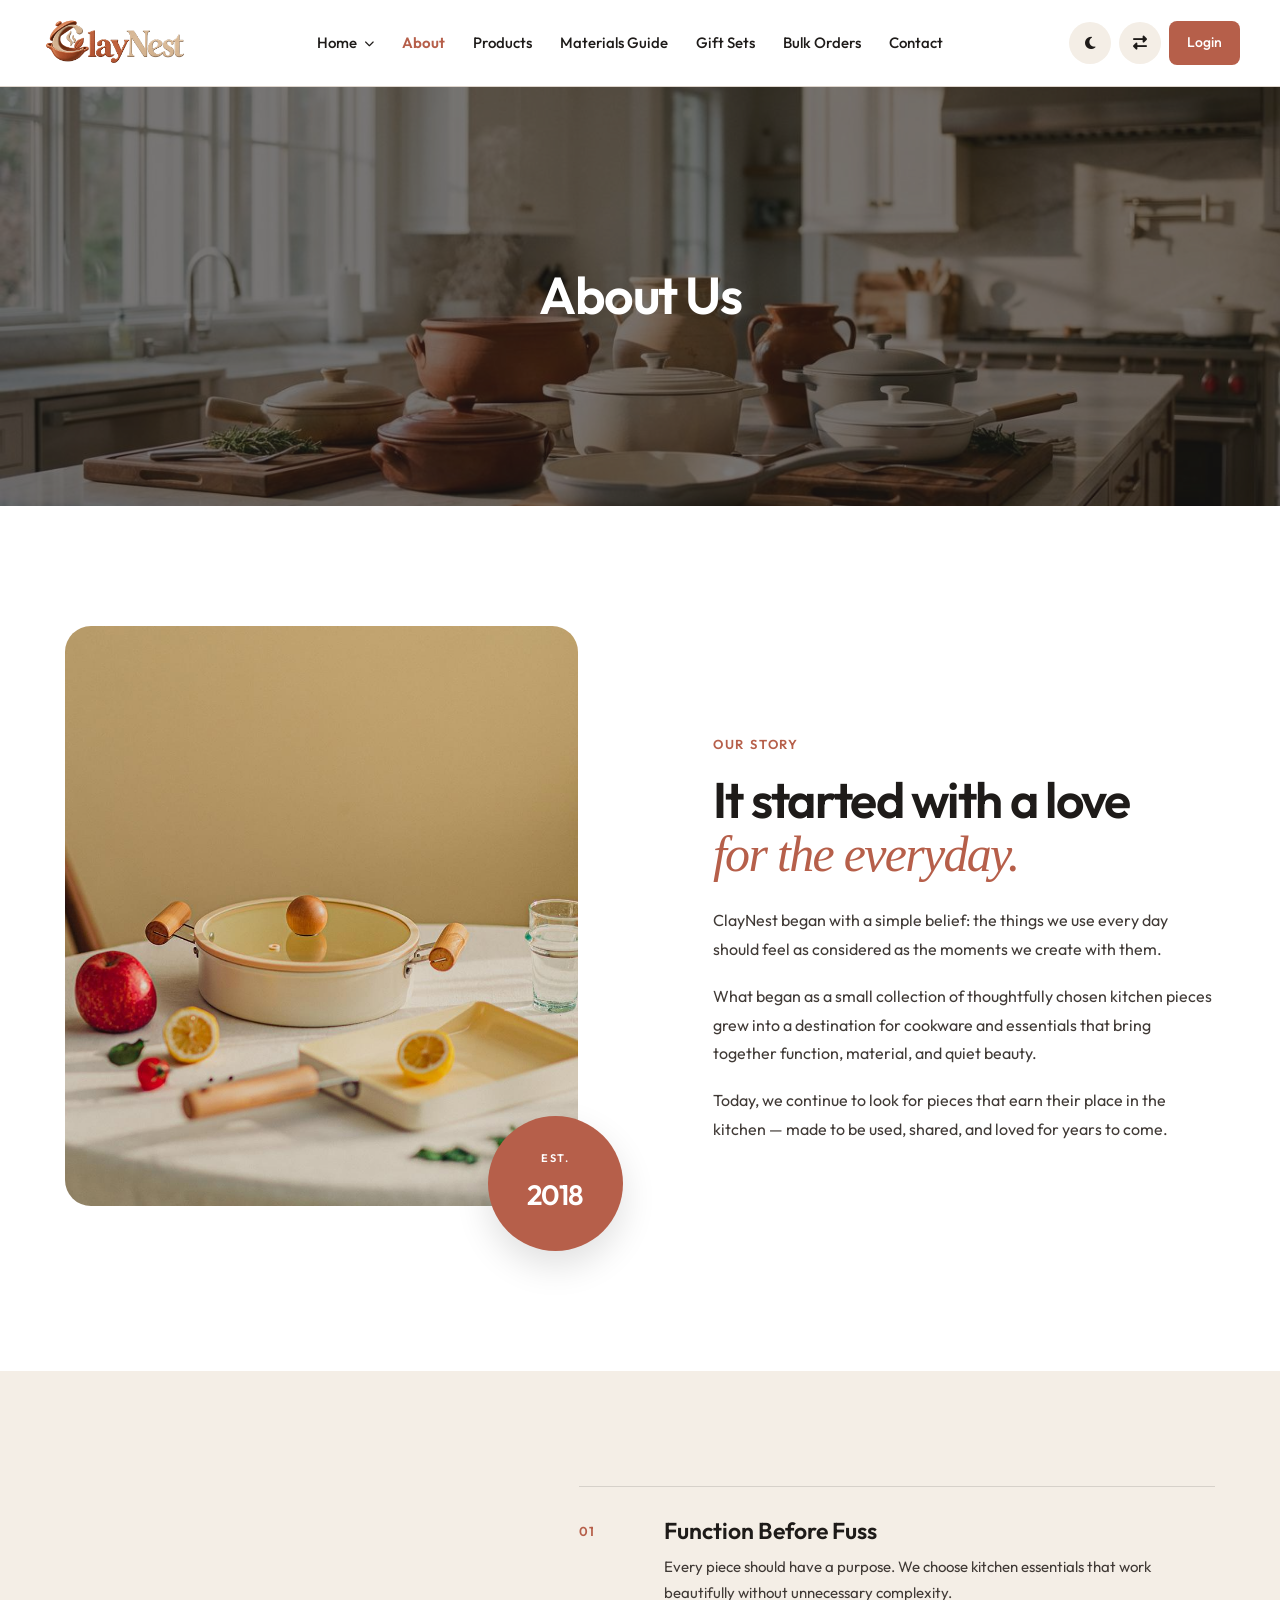
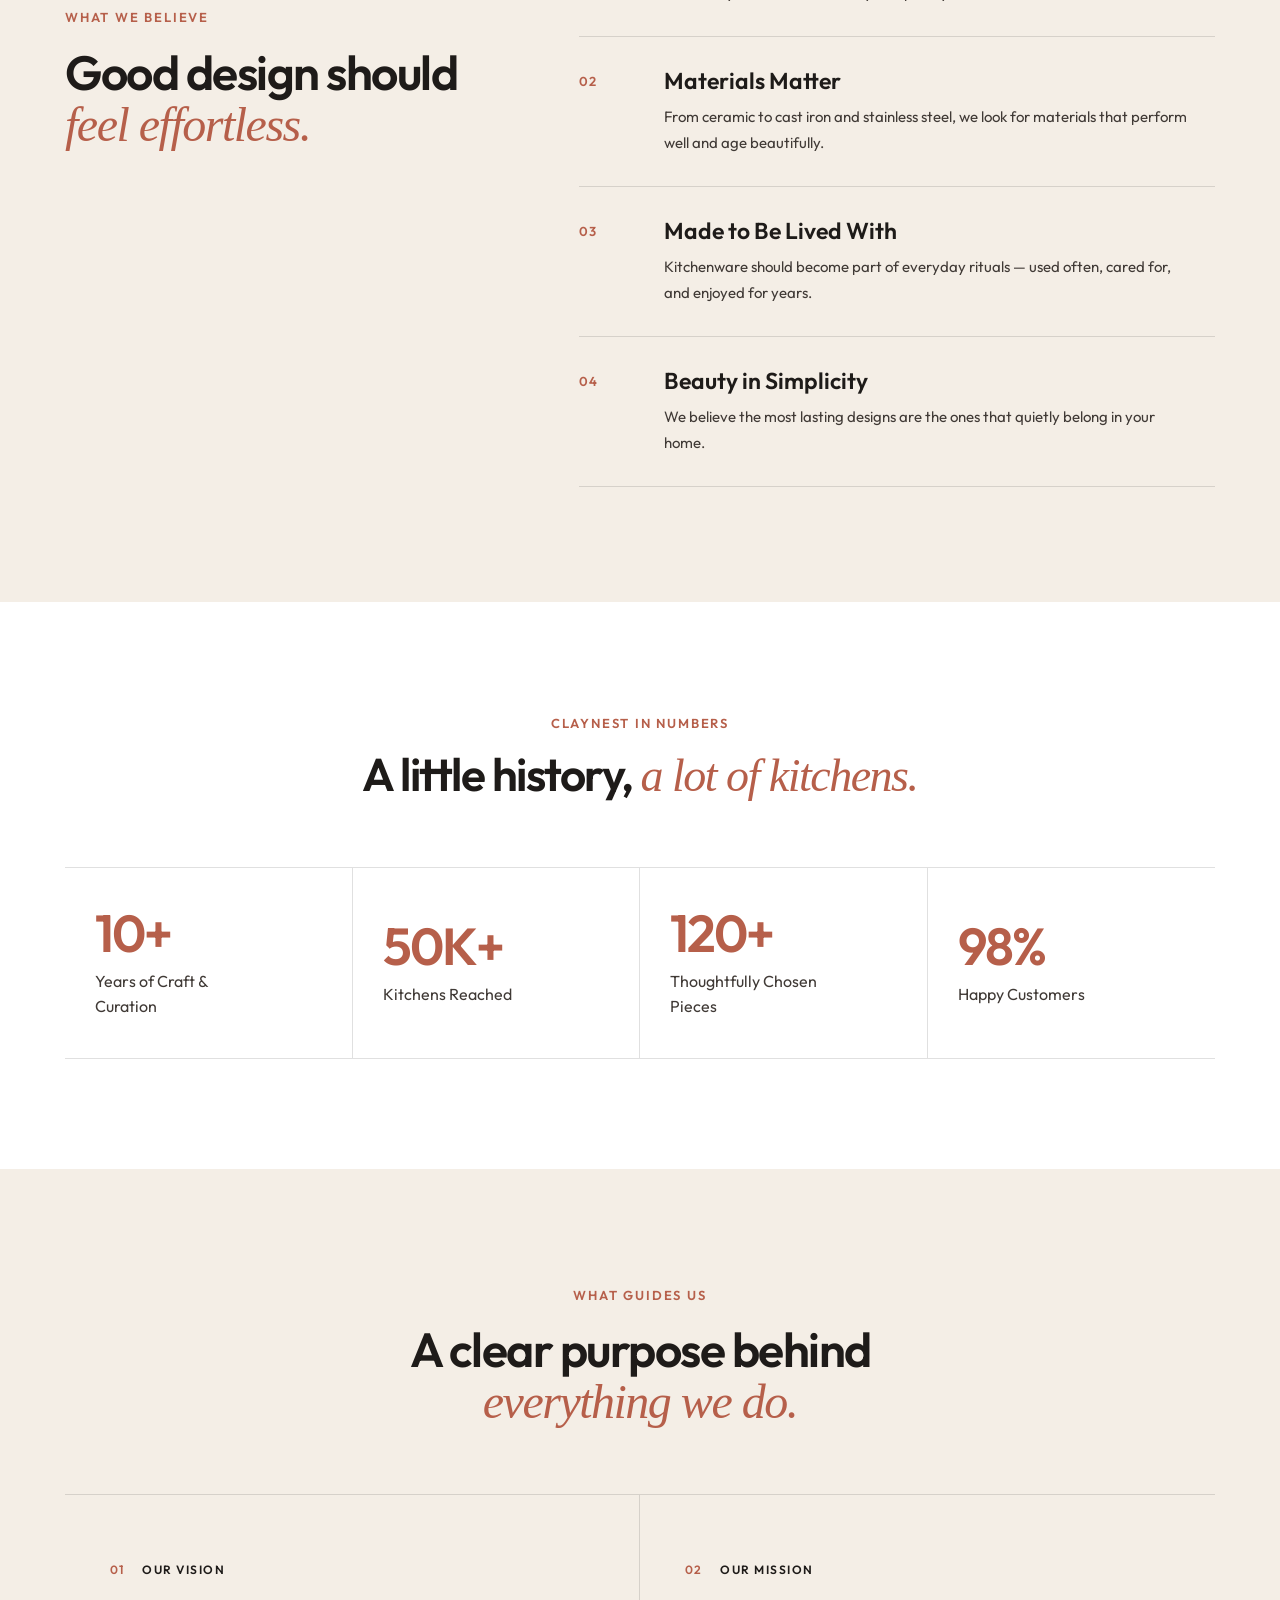
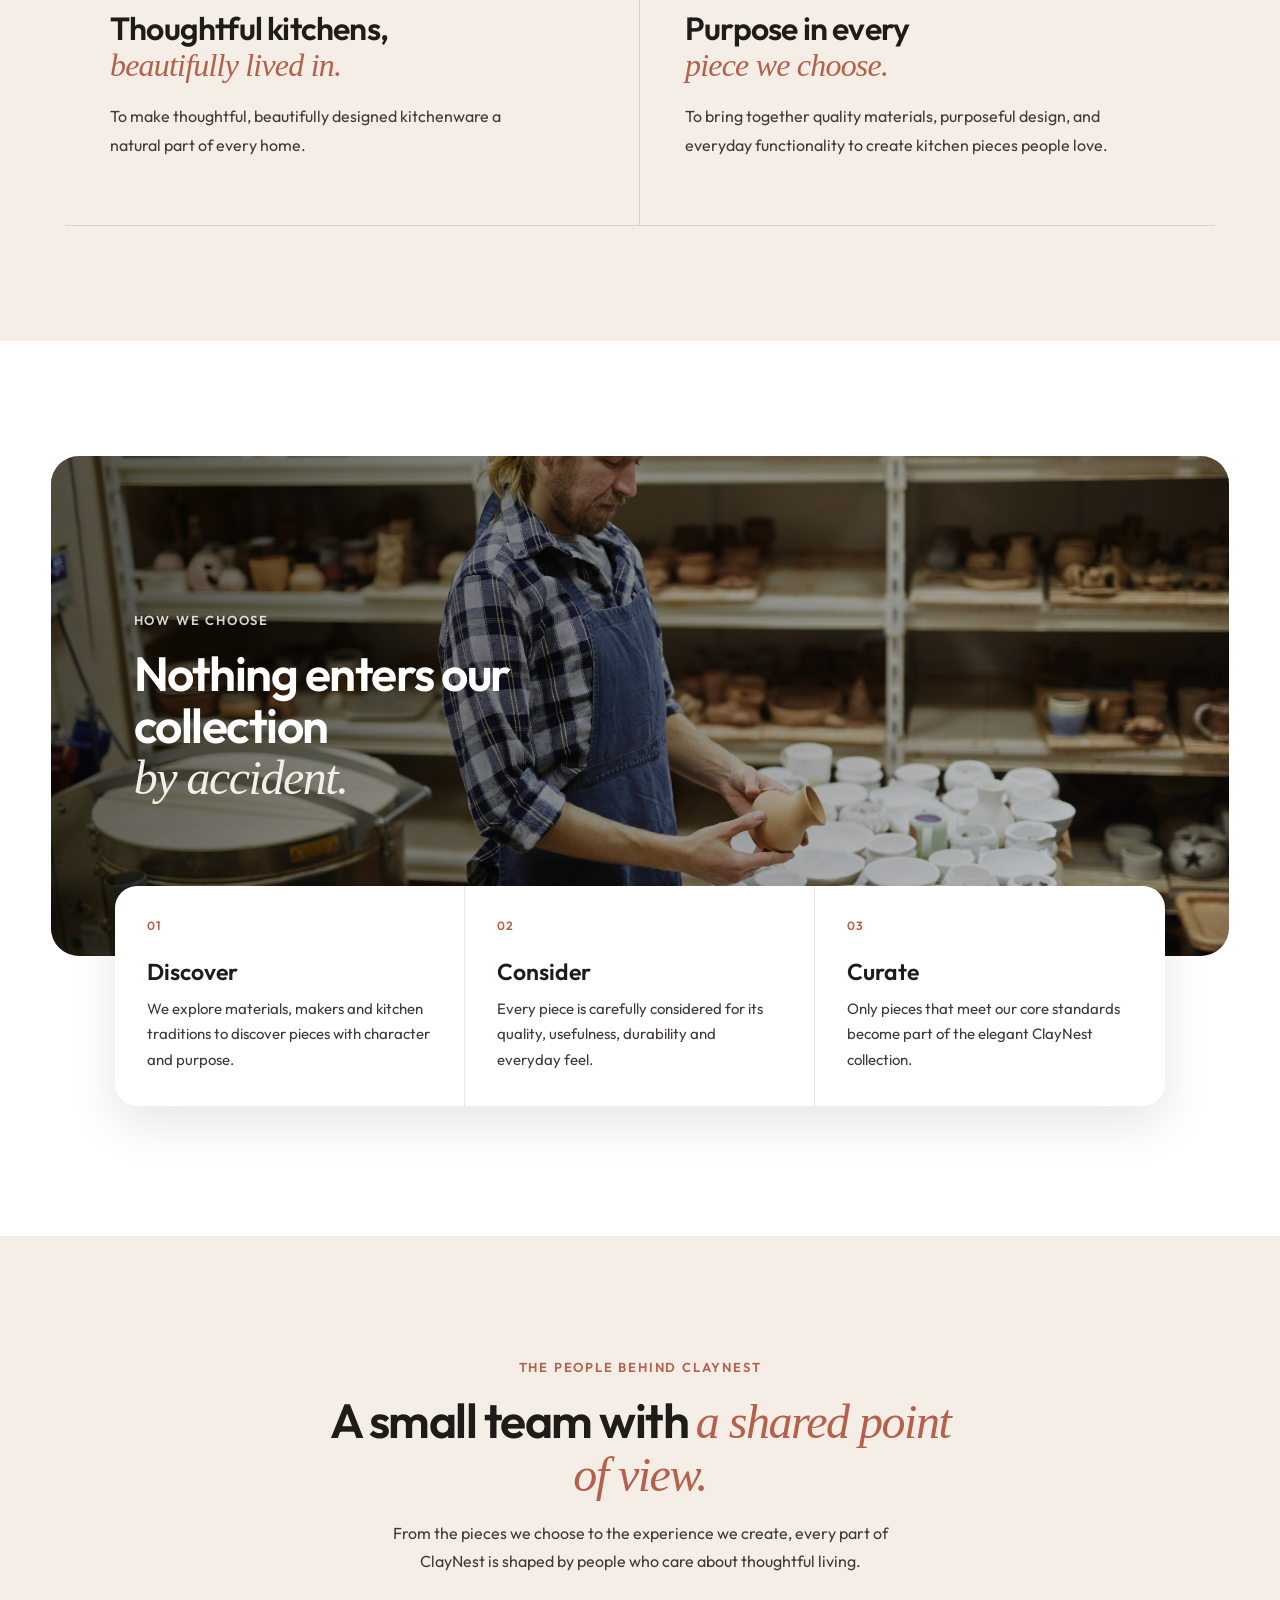
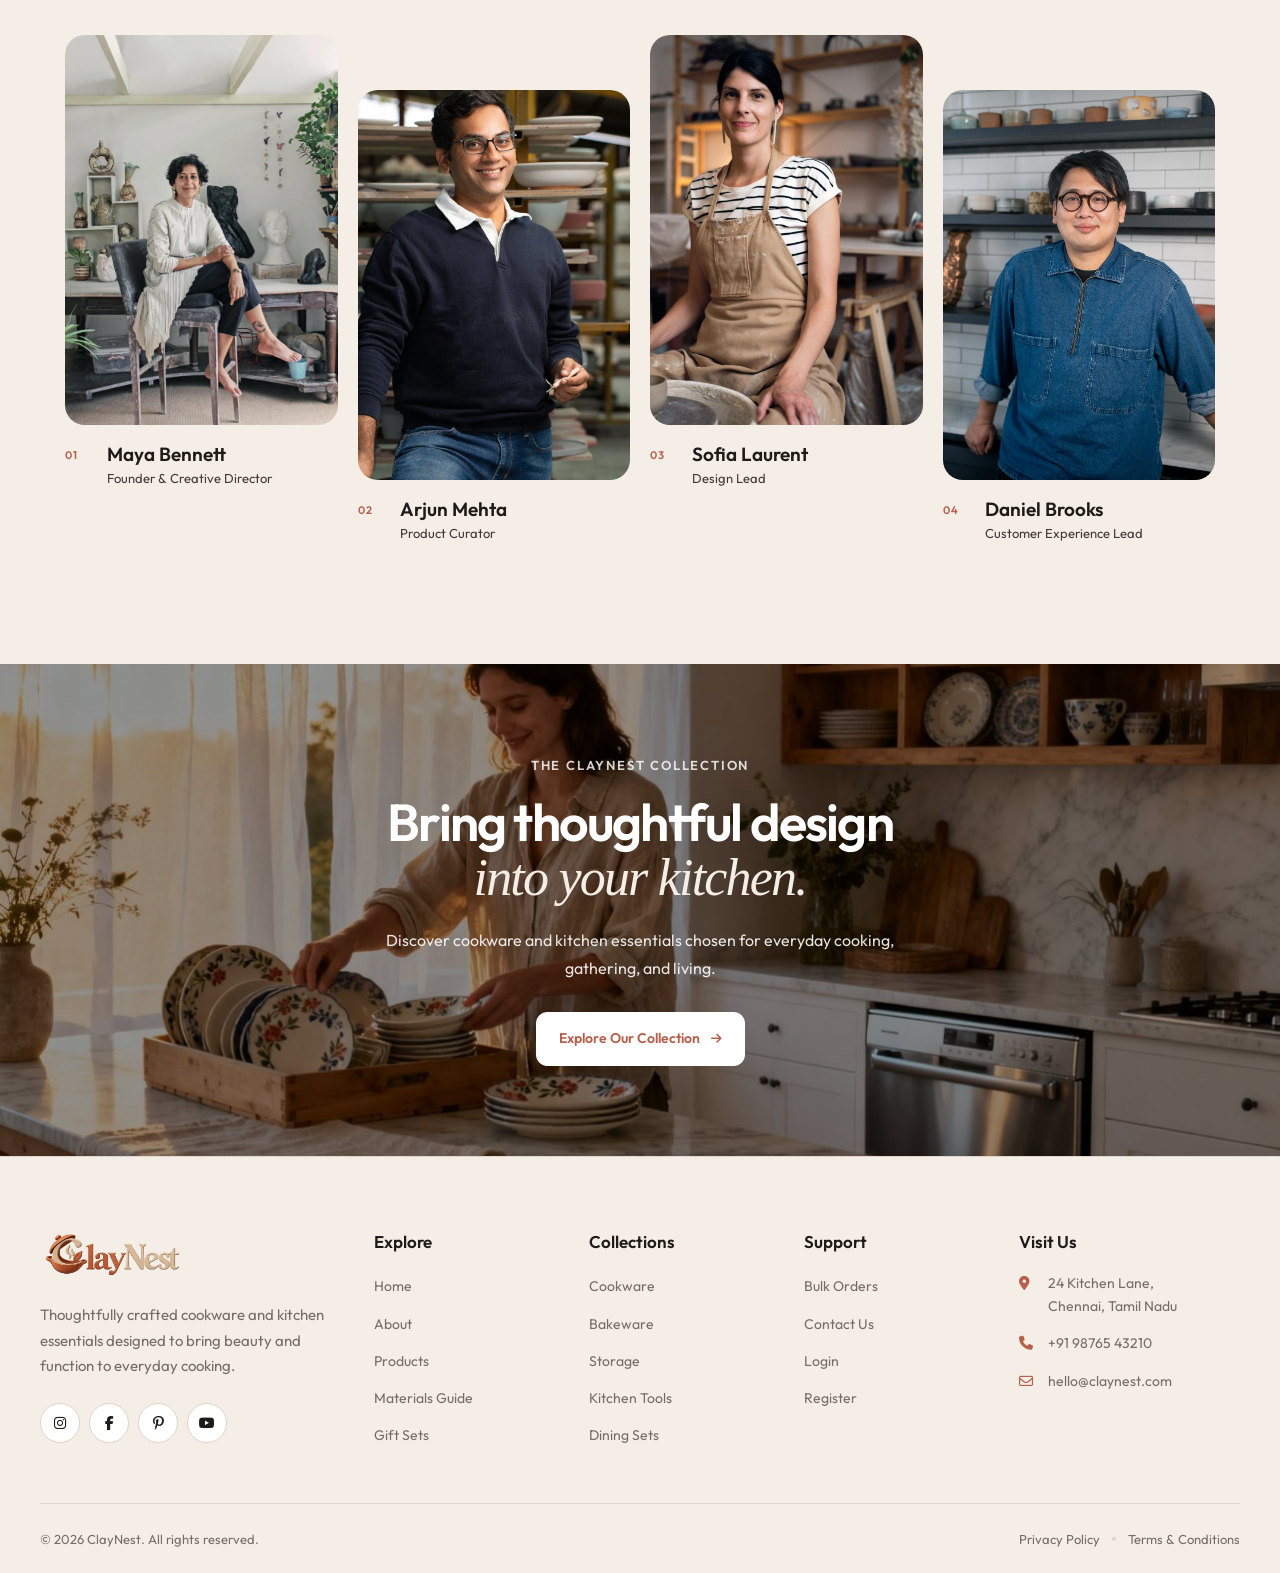
==== about.html @ fab67bb8 "Add files via upload" ====
<!DOCTYPE html>
<html lang="en">

<head>
    <meta charset="UTF-8">
    <meta name="viewport" content="width=device-width, initial-scale=1.0">

    <title>ClayNest</title>

    <!-- Favicon -->
    <link rel="icon" type="image/png" href="images/favicon.png">

    <!-- Google Font - Outfit -->
    <link rel="preconnect" href="https://fonts.googleapis.com">
    <link rel="preconnect" href="https://fonts.gstatic.com" crossorigin>
    <link href="https://fonts.googleapis.com/css2?family=Outfit:wght@300;400;500;600;700&display=swap" rel="stylesheet">

    <!-- Font Awesome -->
    <link rel="stylesheet" href="https://cdnjs.cloudflare.com/ajax/libs/font-awesome/6.7.2/css/all.min.css">

    <!-- Main CSS -->
    <link rel="stylesheet" href="css/style.css">
</head>

<body>

    <!-- =========================
     HEADER
========================= -->

    <header class="site-header" id="siteHeader">
        <div class="container header-container">

            <!-- Logo -->
            <a href="index.html" class="site-logo" aria-label="ClayNest Home">
                <img src="images/logo.png" alt="ClayNest">
            </a>


            <!-- Desktop Navigation -->
            <nav class="main-navigation" id="mainNavigation" aria-label="Main Navigation">

                <ul class="nav-menu">

                    <!-- Home Dropdown -->
                    <li class="nav-item has-dropdown">

                        <button class="nav-link dropdown-toggle" type="button" aria-expanded="false">
                            Home
                            <i class="fa-solid fa-chevron-down"></i>
                        </button>

                        <ul class="dropdown-menu">

                            <li>
                                <a href="index.html">Home 1</a>
                            </li>

                            <li>
                                <a href="home-2.html">Home 2</a>
                            </li>

                        </ul>

                    </li>


                    <!-- About -->
                    <li class="nav-item">
                        <a href="about.html" class="nav-link">About</a>
                    </li>


                    <!-- Products -->
                    <li class="nav-item">
                        <a href="products.html" class="nav-link">Products</a>
                    </li>


                    <!-- Materials -->
                    <li class="nav-item">
                        <a href="materials.html" class="nav-link">Materials Guide</a>
                    </li>

                    <!-- Gift Sets -->
                    <li class="nav-item">
                        <a href="gift-sets.html" class="nav-link">Gift Sets</a>
                    </li>


                    <!-- Bulk Orders -->
                    <li class="nav-item">
                        <a href="bulk-orders.html" class="nav-link">Bulk Orders</a>
                    </li>


                    <!-- Contact -->
                    <li class="nav-item">
                        <a href="contact.html" class="nav-link">Contact</a>
                    </li>

                </ul>


                <!-- Mobile / Menu Actions -->
                <div class="mobile-menu-actions">

                    <!-- Dark Mode -->
                    <button class="header-action" id="themeToggle" type="button" aria-label="Toggle dark mode">

                        <span class="action-icon">
                            <i class="fa-solid fa-moon"></i>
                        </span>

                        <span class="action-text">Dark Mode</span>

                    </button>


                    <!-- RTL -->
                    <button class="header-action" id="rtlToggle" type="button" aria-label="Toggle RTL direction">

                        <span class="action-icon">
                            <i class="fa-solid fa-right-left"></i>
                        </span>

                        <span class="action-text">RTL Mode</span>

                    </button>


                    <!-- Login -->
                    <a href="login.html" class="header-login">
                        <span>Login</span>
                    </a>

                </div>

            </nav>


            <!-- Desktop Actions -->
            <div class="header-actions">

                <!-- Dark Mode -->
                <button class="desktop-action" id="desktopThemeToggle" type="button" aria-label="Toggle dark mode">

                    <i class="fa-solid fa-moon"></i>

                </button>


                <!-- RTL -->
                <button class="desktop-action" id="desktopRtlToggle" type="button" aria-label="Toggle RTL direction">

                    <i class="fa-solid fa-right-left"></i>

                </button>


                <!-- Login -->
                <a href="login.html" class="header-login">
                    <span>Login</span>
                </a>

            </div>


            <!-- Mobile Menu Toggle -->
            <button class="menu-toggle" id="menuToggle" type="button" aria-label="Open menu" aria-expanded="false"
                aria-controls="mainNavigation">

                <span></span>
                <span></span>
                <span></span>

            </button>

        </div>
    </header>


    <!-- =========================
     PAGE HERO
========================= -->

    <section class="page-hero about-banner">

        <div class="page-hero-overlay">

            <div class="container page-hero-container">

                <h1 class="page-hero-title">
                    About Us
                </h1>

            </div>

        </div>

    </section>

    <!-- =========================================================
     ABOUT — OUR STORY
     ========================================================= -->

    <section class="about-story">

        <div class="about-story-container">

            <!-- Story Visual -->

            <div class="about-story-visual">

                <div class="story-main-image">

                    <img src="images/about-story-main.jpg" alt="ClayNest cookware in a warm kitchen setting">

                </div>

                <div class="story-year">
                    <span>EST.</span>
                    <strong>2018</strong>
                </div>

            </div>


            <!-- Story Content -->

            <div class="about-story-content">

                <span class="about-story-label">
                    OUR STORY
                </span>

                <h2>
                    It started with a love
                    <em>for the everyday.</em>
                </h2>

                <p>
                    ClayNest began with a simple belief: the things
                    we use every day should feel as considered as
                    the moments we create with them.
                </p>

                <p>
                    What began as a small collection of thoughtfully
                    chosen kitchen pieces grew into a destination for
                    cookware and essentials that bring together
                    function, material, and quiet beauty.
                </p>

                <p>
                    Today, we continue to look for pieces that earn
                    their place in the kitchen — made to be used,
                    shared, and loved for years to come.
                </p>

            </div>

        </div>

    </section>


    <!-- =========================================================
     ABOUT — WHAT WE BELIEVE
     ========================================================= -->

    <section class="about-beliefs">

        <div class="beliefs-container">

            <div class="beliefs-heading">

                <span class="beliefs-label">
                    WHAT WE BELIEVE
                </span>

                <h2>
                    Good design should
                    <em>feel effortless.</em>
                </h2>

            </div>


            <div class="beliefs-list">

                <div class="belief-item">

                    <span class="belief-number">
                        01
                    </span>

                    <div class="belief-info">

                        <h3>
                            Function Before Fuss
                        </h3>

                        <p>
                            Every piece should have a purpose.
                            We choose kitchen essentials that
                            work beautifully without unnecessary
                            complexity.
                        </p>

                    </div>

                </div>


                <div class="belief-item">

                    <span class="belief-number">
                        02
                    </span>

                    <div class="belief-info">

                        <h3>
                            Materials Matter
                        </h3>

                        <p>
                            From ceramic to cast iron and
                            stainless steel, we look for materials
                            that perform well and age beautifully.
                        </p>

                    </div>

                </div>


                <div class="belief-item">

                    <span class="belief-number">
                        03
                    </span>

                    <div class="belief-info">

                        <h3>
                            Made to Be Lived With
                        </h3>

                        <p>
                            Kitchenware should become part of
                            everyday rituals — used often, cared
                            for, and enjoyed for years.
                        </p>

                    </div>

                </div>


                <div class="belief-item">

                    <span class="belief-number">
                        04
                    </span>

                    <div class="belief-info">

                        <h3>
                            Beauty in Simplicity
                        </h3>

                        <p>
                            We believe the most lasting designs
                            are the ones that quietly belong in
                            your home.
                        </p>

                    </div>

                </div>

            </div>

        </div>

    </section>

    <!-- =========================================================
     ABOUT — STATS
     ========================================================= -->

    <section class="about-stats">

        <div class="stats-container">

            <div class="stats-heading">

                <span>
                    CLAYNEST IN NUMBERS
                </span>

                <h2>
                    A little history,
                    <em>a lot of kitchens.</em>
                </h2>

            </div>


            <div class="stats-list">

                <div class="stat-item">

                    <strong>
                        10+
                    </strong>

                    <span>
                        Years of Craft & Curation
                    </span>

                </div>


                <div class="stat-item">

                    <strong>
                        50K+
                    </strong>

                    <span>
                        Kitchens Reached
                    </span>

                </div>


                <div class="stat-item">

                    <strong>
                        120+
                    </strong>

                    <span>
                        Thoughtfully Chosen Pieces
                    </span>

                </div>


                <div class="stat-item">

                    <strong>
                        98%
                    </strong>

                    <span>
                        Happy Customers
                    </span>

                </div>

            </div>

        </div>

    </section>

    <!-- =========================================================
     ABOUT — VISION & MISSION
     ========================================================= -->

    <section class="about-vision-mission">

        <div class="vision-mission-container">

            <div class="vision-mission-heading">

                <span class="vision-mission-label">
                    WHAT GUIDES US
                </span>

                <h2>
                    A clear purpose behind
                    <em>everything we do.</em>
                </h2>

            </div>


            <div class="vision-mission-content">

                <!-- Vision -->

                <div class="vision-mission-block">

                    <div class="vm-top">

                        <span class="vm-number">
                            01
                        </span>

                        <span class="vm-title">
                            OUR VISION
                        </span>

                    </div>

                    <h3>
                        Thoughtful kitchens,
                        <em>beautifully lived in.</em>
                    </h3>

                    <p>
                        To make thoughtful, beautifully designed
                        kitchenware a natural part of every home.
                    </p>

                </div>


                <!-- Mission -->

                <div class="vision-mission-block">

                    <div class="vm-top">

                        <span class="vm-number">
                            02
                        </span>

                        <span class="vm-title">
                            OUR MISSION
                        </span>

                    </div>

                    <h3>
                        Purpose in every
                        <em>piece we choose.</em>
                    </h3>

                    <p>
                        To bring together quality materials,
                        purposeful design, and everyday functionality
                        to create kitchen pieces people love.
                    </p>

                </div>

            </div>

        </div>

    </section>

    <!-- =========================================================
     ABOUT — HOW WE CHOOSE
     ========================================================= -->

    <section class="about-choosing">

        <div class="choosing-hero">

            <img src="images/about-choosing.jpg" alt="ClayNest cookware carefully selected for the kitchen">

            <div class="choosing-overlay"></div>

            <div class="choosing-heading">

                <span>
                    HOW WE CHOOSE
                </span>

                <h2>
                    Nothing enters our collection
                    <em>by accident.</em>
                </h2>

            </div>

        </div>


        <div class="choosing-cards">

            <div class="choosing-card">

                <span class="choosing-number">
                    01
                </span>

                <h3>
                    Discover
                </h3>

                <p>
                    We explore materials, makers and kitchen
                    traditions to discover pieces with character
                    and purpose.
                </p>

            </div>


            <div class="choosing-card">

                <span class="choosing-number">
                    02
                </span>

                <h3>
                    Consider
                </h3>

                <p>
                    Every piece is carefully considered for its
                    quality, usefulness, durability and everyday feel.
                </p>

            </div>


            <div class="choosing-card">

                <span class="choosing-number">
                    03
                </span>

                <h3>
                    Curate
                </h3>

                <p>
                    Only pieces that meet our core standards become
                    part of the elegant ClayNest collection.
                </p>

            </div>

        </div>

    </section>

    <!-- =========================================================
     ABOUT — OUR TEAM
     ========================================================= -->

    <section class="about-team">

        <div class="team-container">

            <div class="team-heading">

                <span class="team-label">
                    THE PEOPLE BEHIND CLAYNEST
                </span>

                <h2>
                    A small team with
                    <em>a shared point of view.</em>
                </h2>

                <p>
                    From the pieces we choose to the experience
                    we create, every part of ClayNest is shaped
                    by people who care about thoughtful living.
                </p>

            </div>


            <div class="team-grid">

                <!-- Member 01 -->

                <div class="team-member">

                    <div class="team-image">

                        <img src="images/team-maya.jpg" alt="Maya Bennett">

                    </div>

                    <div class="team-info">

                        <span>
                            01
                        </span>

                        <div>
                            <h3>
                                Maya Bennett
                            </h3>

                            <p>
                                Founder & Creative Director
                            </p>
                        </div>

                    </div>

                </div>


                <!-- Member 02 -->

                <div class="team-member team-member-offset">

                    <div class="team-image">

                        <img src="images/team-arjun.jpg" alt="Arjun Mehta">

                    </div>

                    <div class="team-info">

                        <span>
                            02
                        </span>

                        <div>
                            <h3>
                                Arjun Mehta
                            </h3>

                            <p>
                                Product Curator
                            </p>
                        </div>

                    </div>

                </div>


                <!-- Member 03 -->

                <div class="team-member">

                    <div class="team-image">

                        <img src="images/team-sofia.jpg" alt="Sofia Laurent">

                    </div>

                    <div class="team-info">

                        <span>
                            03
                        </span>

                        <div>
                            <h3>
                                Sofia Laurent
                            </h3>

                            <p>
                                Design Lead
                            </p>
                        </div>

                    </div>

                </div>


                <!-- Member 04 -->

                <div class="team-member team-member-offset">

                    <div class="team-image">

                        <img src="images/team-daniel.jpg" alt="Daniel Brooks">

                    </div>

                    <div class="team-info">

                        <span>
                            04
                        </span>

                        <div>
                            <h3>
                                Daniel Brooks
                            </h3>

                            <p>
                                Customer Experience Lead
                            </p>

                        </div>

                    </div>

                </div>

            </div>

        </div>

    </section>

    <!-- =========================================================
     ABOUT — FINAL CTA
     ========================================================= -->

    <section class="about-final-cta">

        <div class="about-cta-content">

            <span class="about-cta-label">
                THE CLAYNEST COLLECTION
            </span>

            <h2>
                Bring thoughtful design
                <em>into your kitchen.</em>
            </h2>

            <p>
                Discover cookware and kitchen essentials chosen
                for everyday cooking, gathering, and living.
            </p>

            <a href="products.html" class="about-cta-button">

                Explore Our Collection

                <i class="fa-solid fa-arrow-right"></i>

            </a>

        </div>

    </section>

    <!-- =========================
     FOOTER
========================= -->

    <footer class="site-footer">

        <div class="container">

            <!-- Footer Main -->
            <div class="footer-main">

                <!-- Brand -->
                <div class="footer-brand">

                    <a href="index.html" class="footer-logo">
                        <img src="images/logo.png" alt="ClayNest">
                    </a>

                    <p class="footer-description">
                        Thoughtfully crafted cookware and kitchen essentials
                        designed to bring beauty and function to everyday cooking.
                    </p>

                    <div class="footer-social">

                        <a href="#" aria-label="Instagram">
                            <i class="fa-brands fa-instagram"></i>
                        </a>

                        <a href="#" aria-label="Facebook">
                            <i class="fa-brands fa-facebook-f"></i>
                        </a>

                        <a href="#" aria-label="Pinterest">
                            <i class="fa-brands fa-pinterest-p"></i>
                        </a>

                        <a href="#" aria-label="YouTube">
                            <i class="fa-brands fa-youtube"></i>
                        </a>

                    </div>

                </div>


                <!-- Quick Links -->
                <div class="footer-column">

                    <h3>Explore</h3>

                    <ul class="footer-links">

                        <li>
                            <a href="index.html">Home</a>
                        </li>

                        <li>
                            <a href="about.html">About</a>
                        </li>

                        <li>
                            <a href="products.html">Products</a>
                        </li>

                        <li>
                            <a href="materials.html">Materials Guide</a>
                        </li>

                        <li>
                            <a href="gift-sets.html">Gift Sets</a>
                        </li>

                    </ul>

                </div>


                <!-- Collections -->
                <div class="footer-column">

                    <h3>Collections</h3>

                    <ul class="footer-links">

                        <li>
                            <a href="products.html">Cookware</a>
                        </li>

                        <li>
                            <a href="products.html">Bakeware</a>
                        </li>

                        <li>
                            <a href="products.html">Storage</a>
                        </li>

                        <li>
                            <a href="products.html">Kitchen Tools</a>
                        </li>

                        <li>
                            <a href="products.html">Dining Sets</a>
                        </li>

                    </ul>

                </div>


                <!-- Support -->
                <div class="footer-column">

                    <h3>Support</h3>

                    <ul class="footer-links">

                        <li>
                            <a href="bulk-orders.html">Bulk Orders</a>
                        </li>

                        <li>
                            <a href="contact.html">Contact Us</a>
                        </li>

                        <li>
                            <a href="login.html">Login</a>
                        </li>

                        <li>
                            <a href="register.html">Register</a>
                        </li>

                    </ul>

                </div>


                <!-- Contact -->
                <div class="footer-column footer-contact">

                    <h3>Visit Us</h3>

                    <div class="contact-item">

                        <i class="fa-solid fa-location-dot"></i>

                        <span>
                            24 Kitchen Lane,<br>
                            Chennai, Tamil Nadu
                        </span>

                    </div>


                    <div class="contact-item">

                        <i class="fa-solid fa-phone"></i>

                        <a href="tel:+919876543210">
                            +91 98765 43210
                        </a>

                    </div>


                    <div class="contact-item">

                        <i class="fa-regular fa-envelope"></i>

                        <a href="mailto:hello@claynest.com">
                            hello@claynest.com
                        </a>

                    </div>

                </div>

            </div>


            <!-- Footer Bottom -->
            <div class="footer-bottom">

                <p>
                    © 2026 ClayNest. All rights reserved.
                </p>

                <div class="footer-bottom-links">

                    <a href="#">Privacy Policy</a>

                    <span></span>

                    <a href="#">Terms & Conditions</a>

                </div>

            </div>

        </div>

    </footer>


    <!-- Scroll To Top Button -->
    <button class="scroll-to-top" id="scrollToTop" type="button" aria-label="Scroll to top">
        <i class="fa-solid fa-arrow-up"></i>
    </button>

    <!-- Main JavaScript -->
    <script src="js/main.js"></script>

</body>

</html>
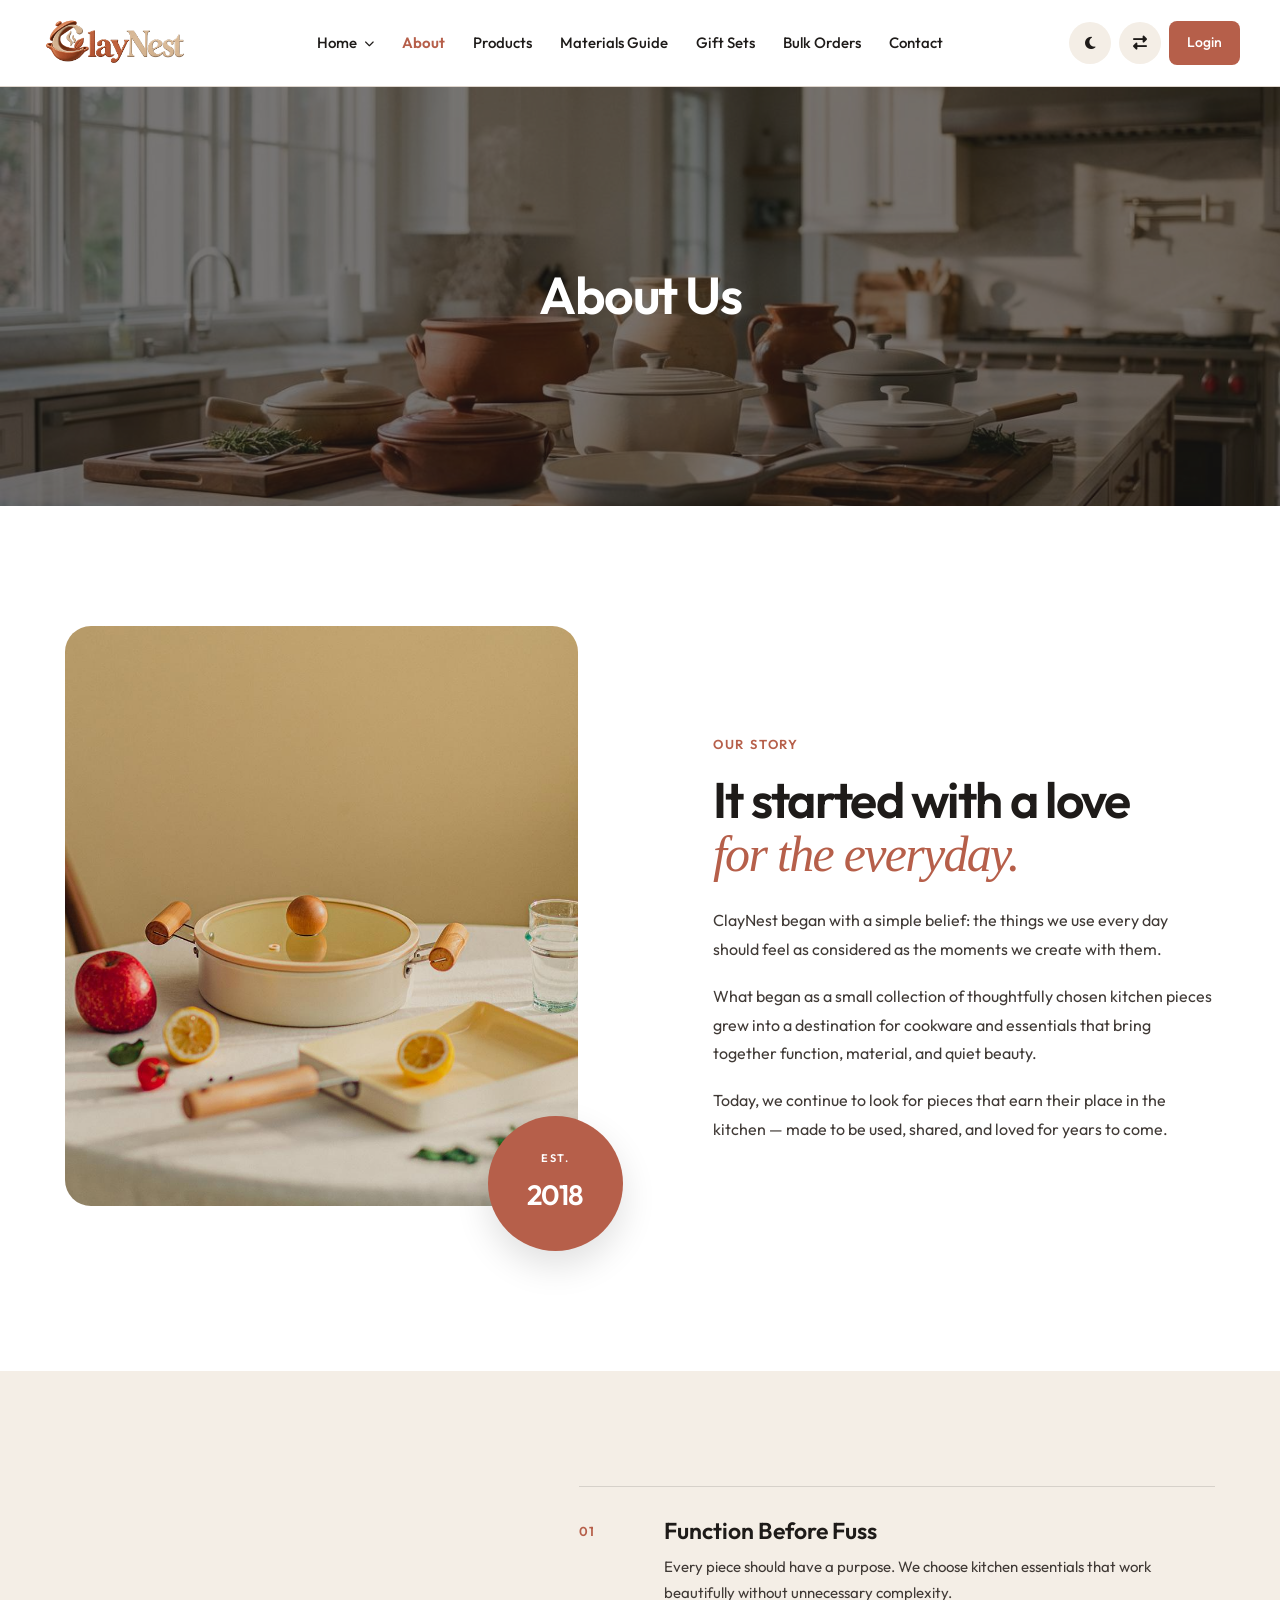
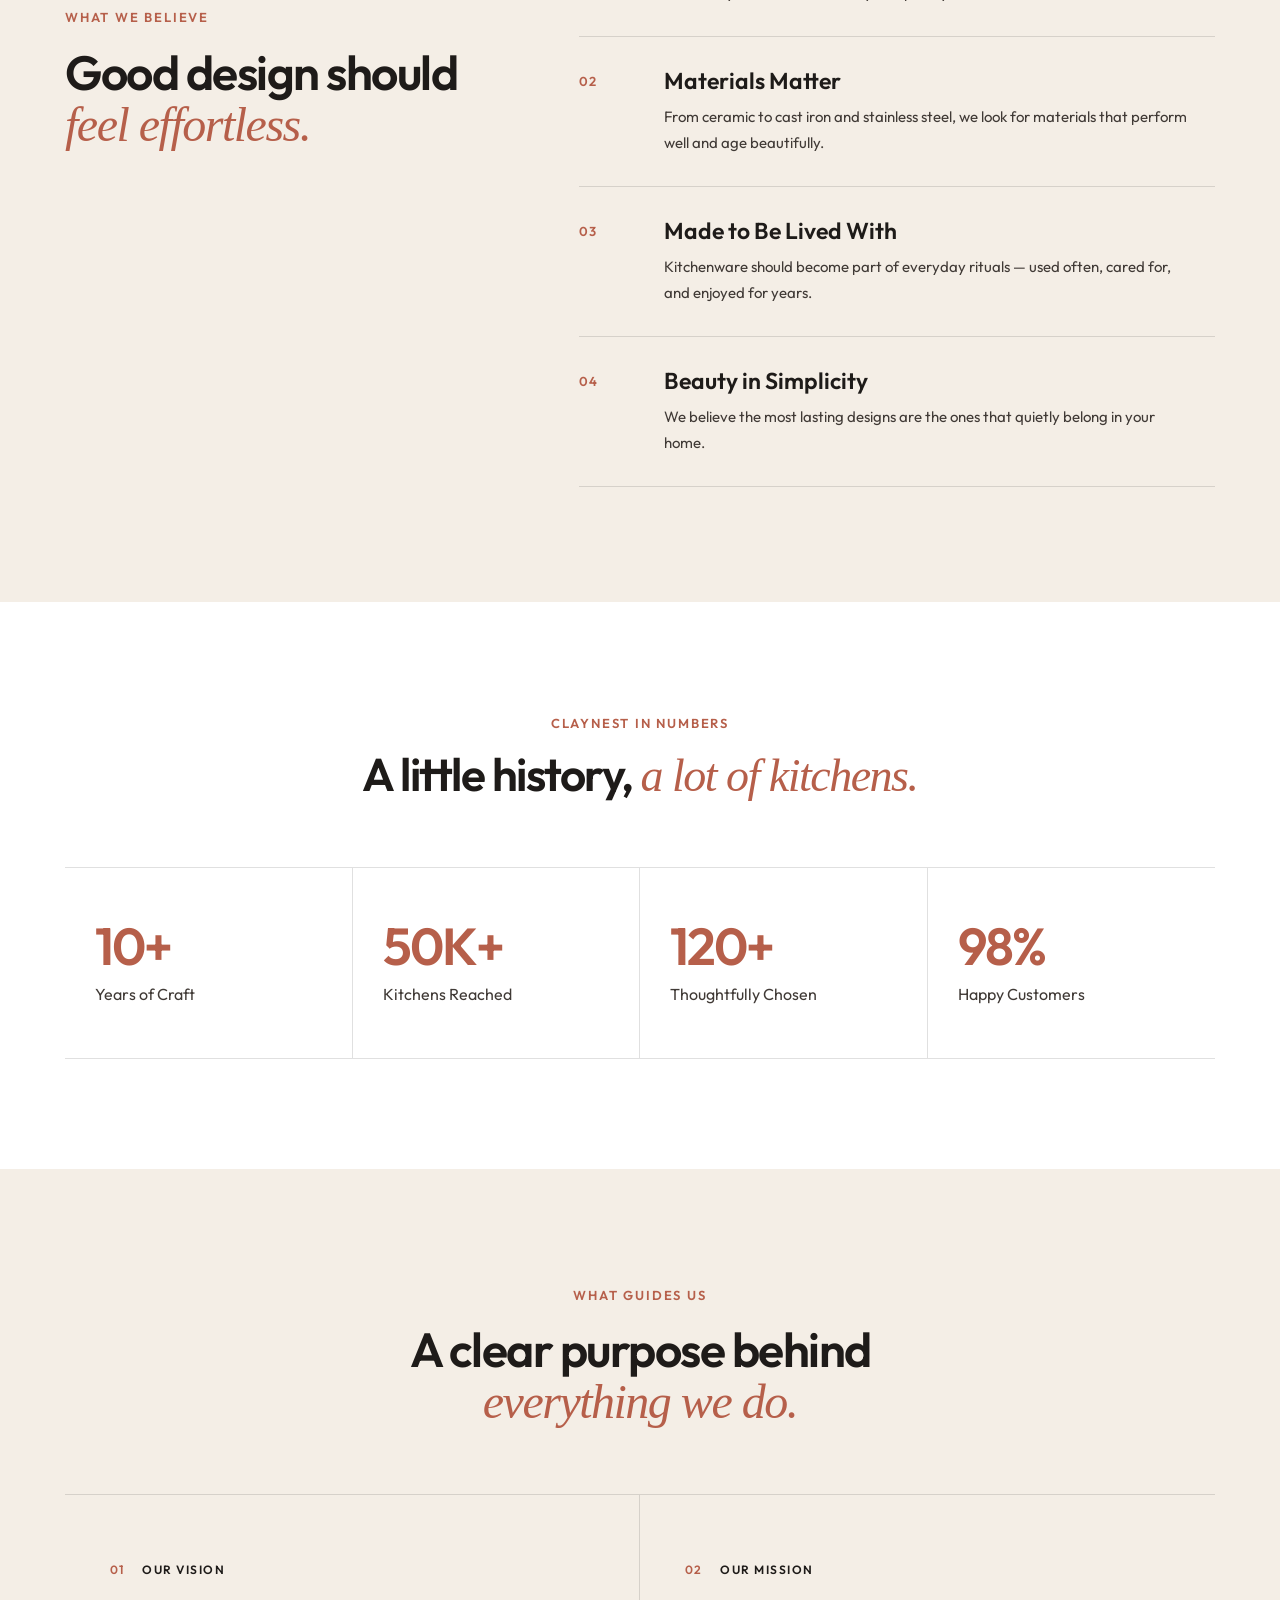
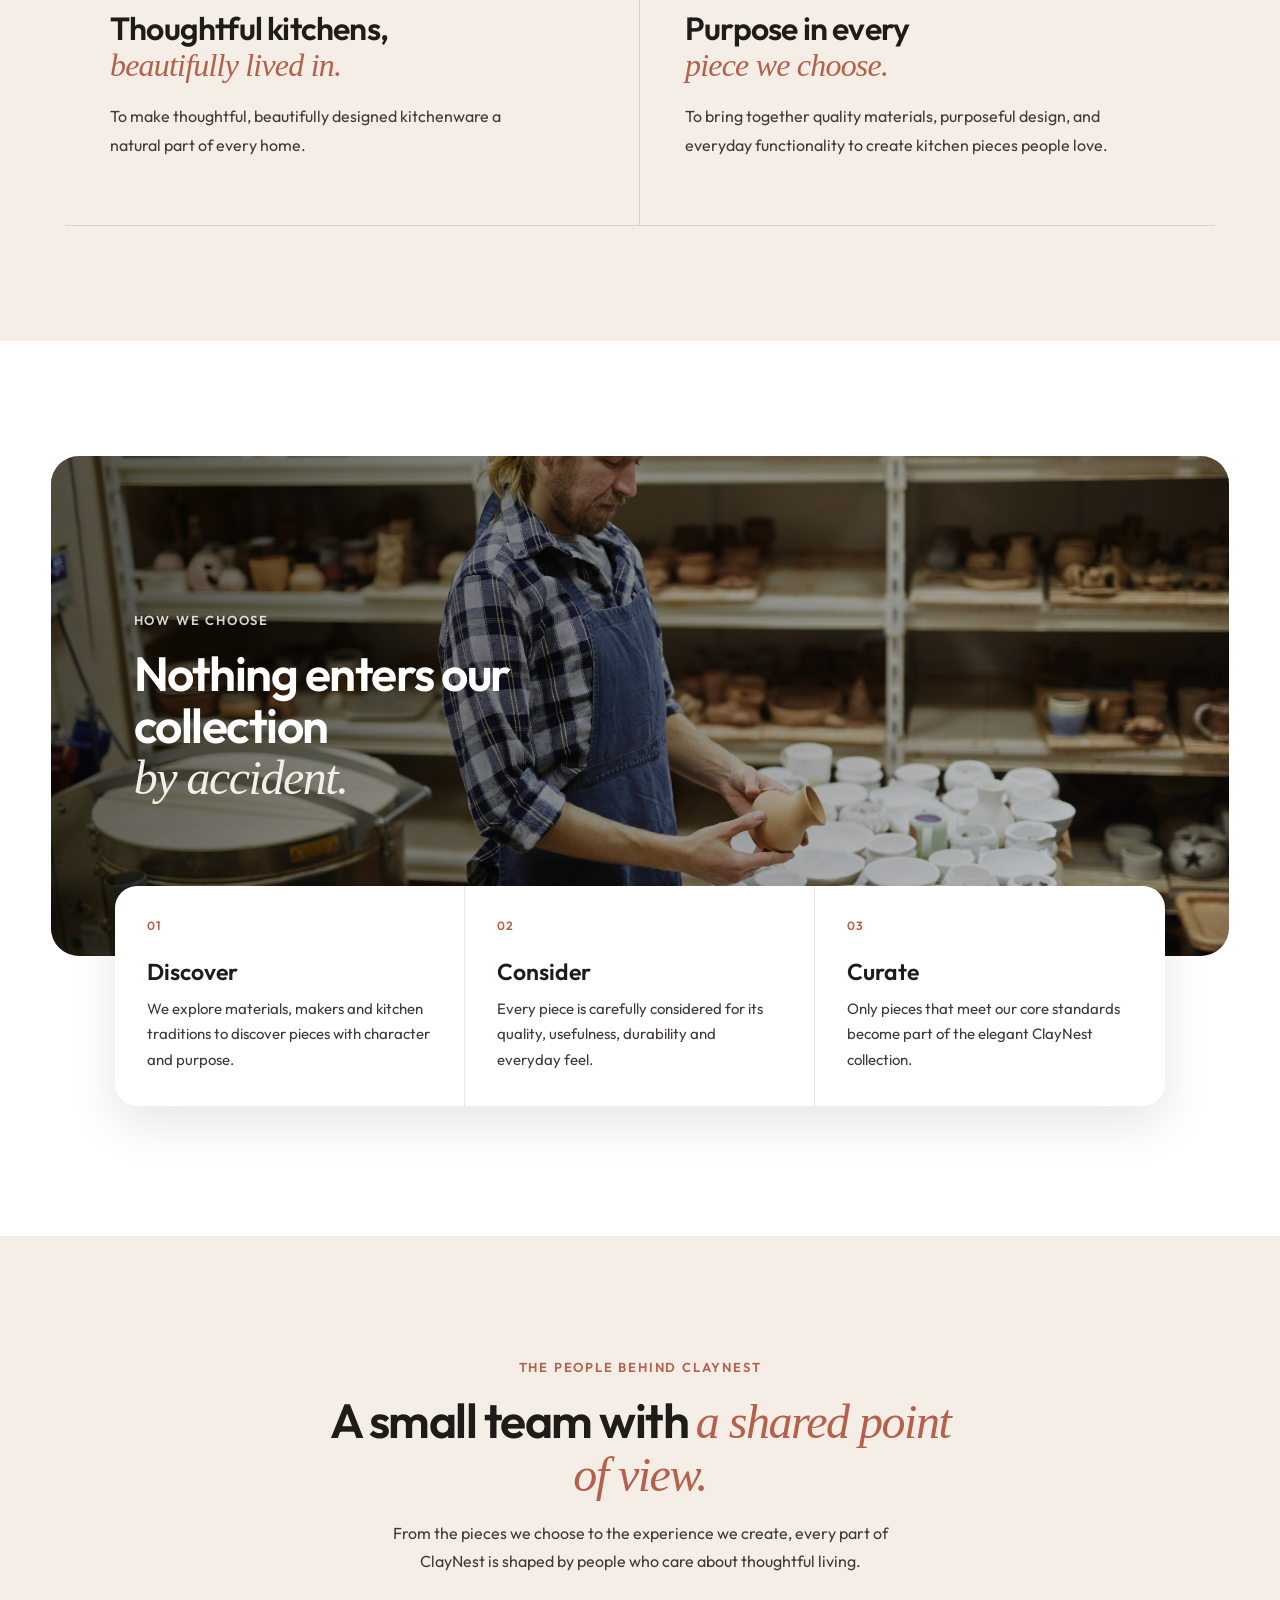
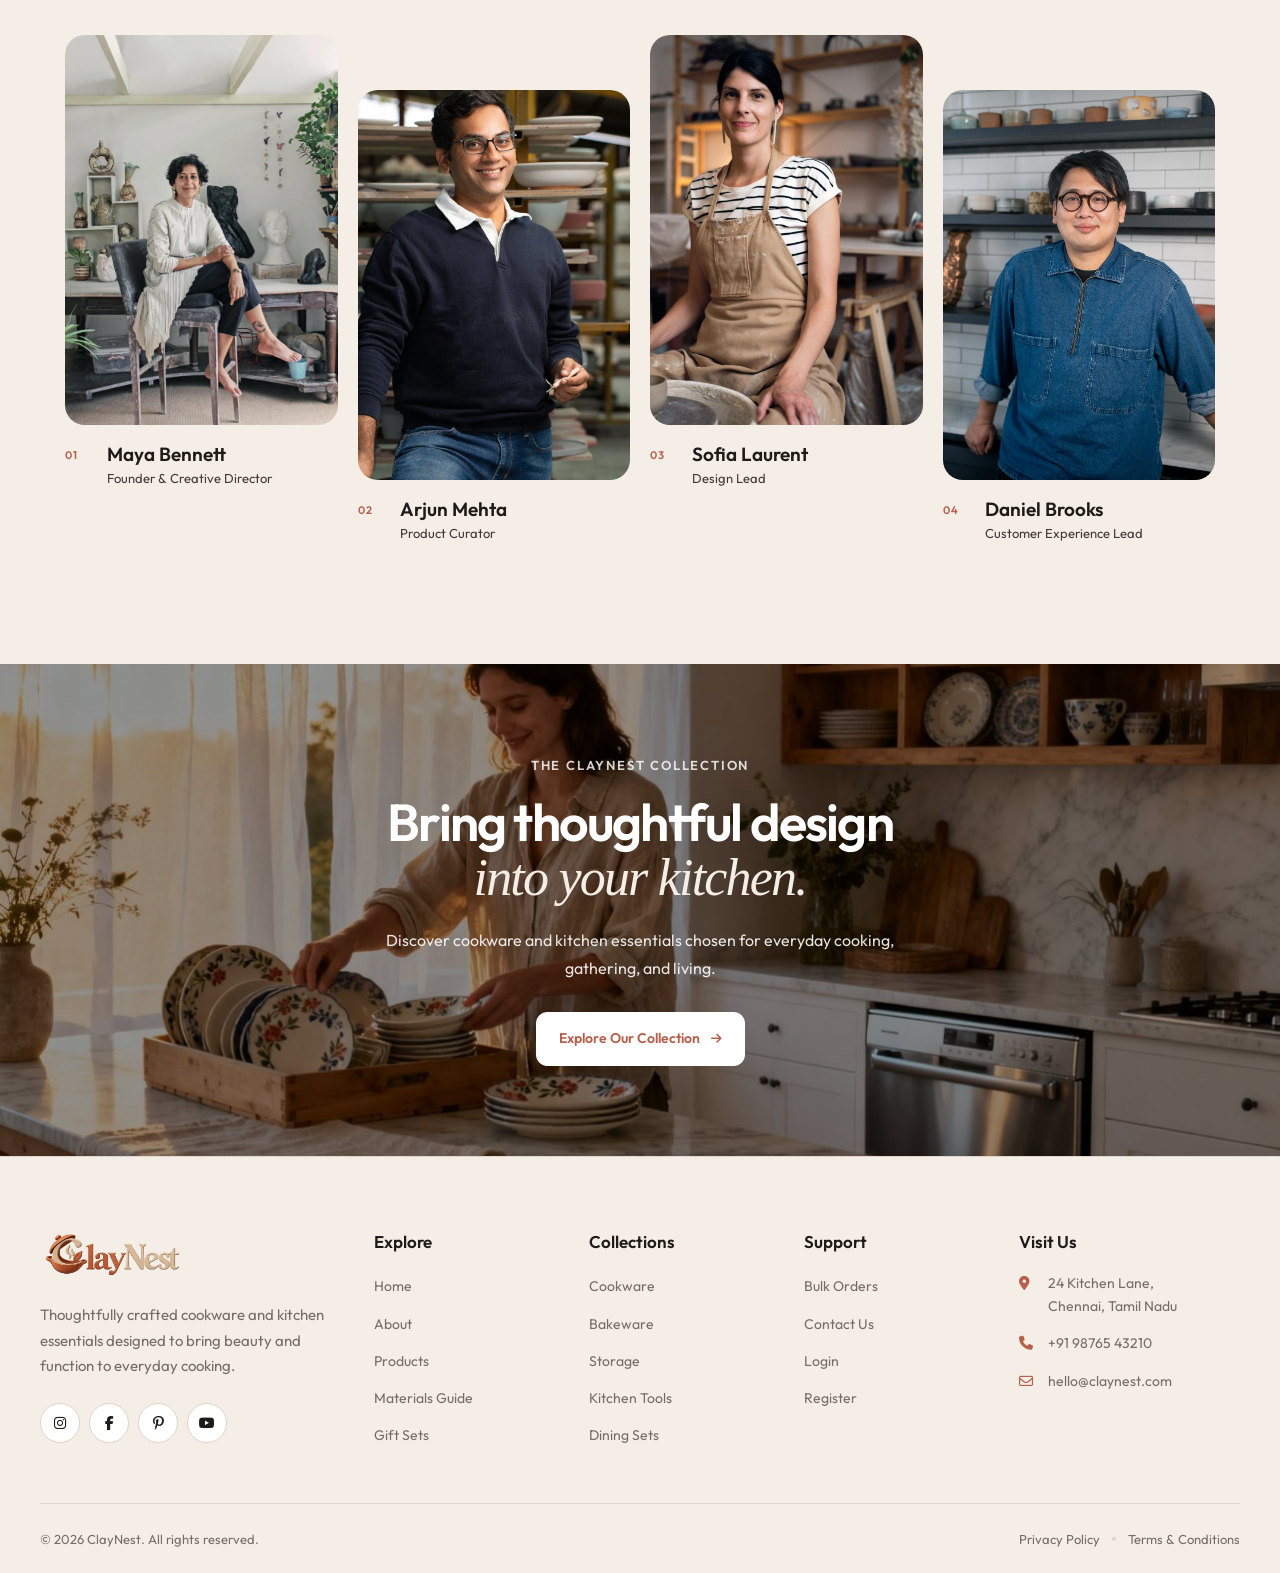
==== commit c49c4e0c: "Add files via upload" ====
--- a/about.html
+++ b/about.html
@@ -418,7 +418,7 @@
                     </strong>
 
                     <span>
-                        Years of Craft & Curation
+                        Years of Craft
                     </span>
 
                 </div>
@@ -444,7 +444,7 @@
                     </strong>
 
                     <span>
-                        Thoughtfully Chosen Pieces
+                        Thoughtfully Chosen
                     </span>
 
                 </div>
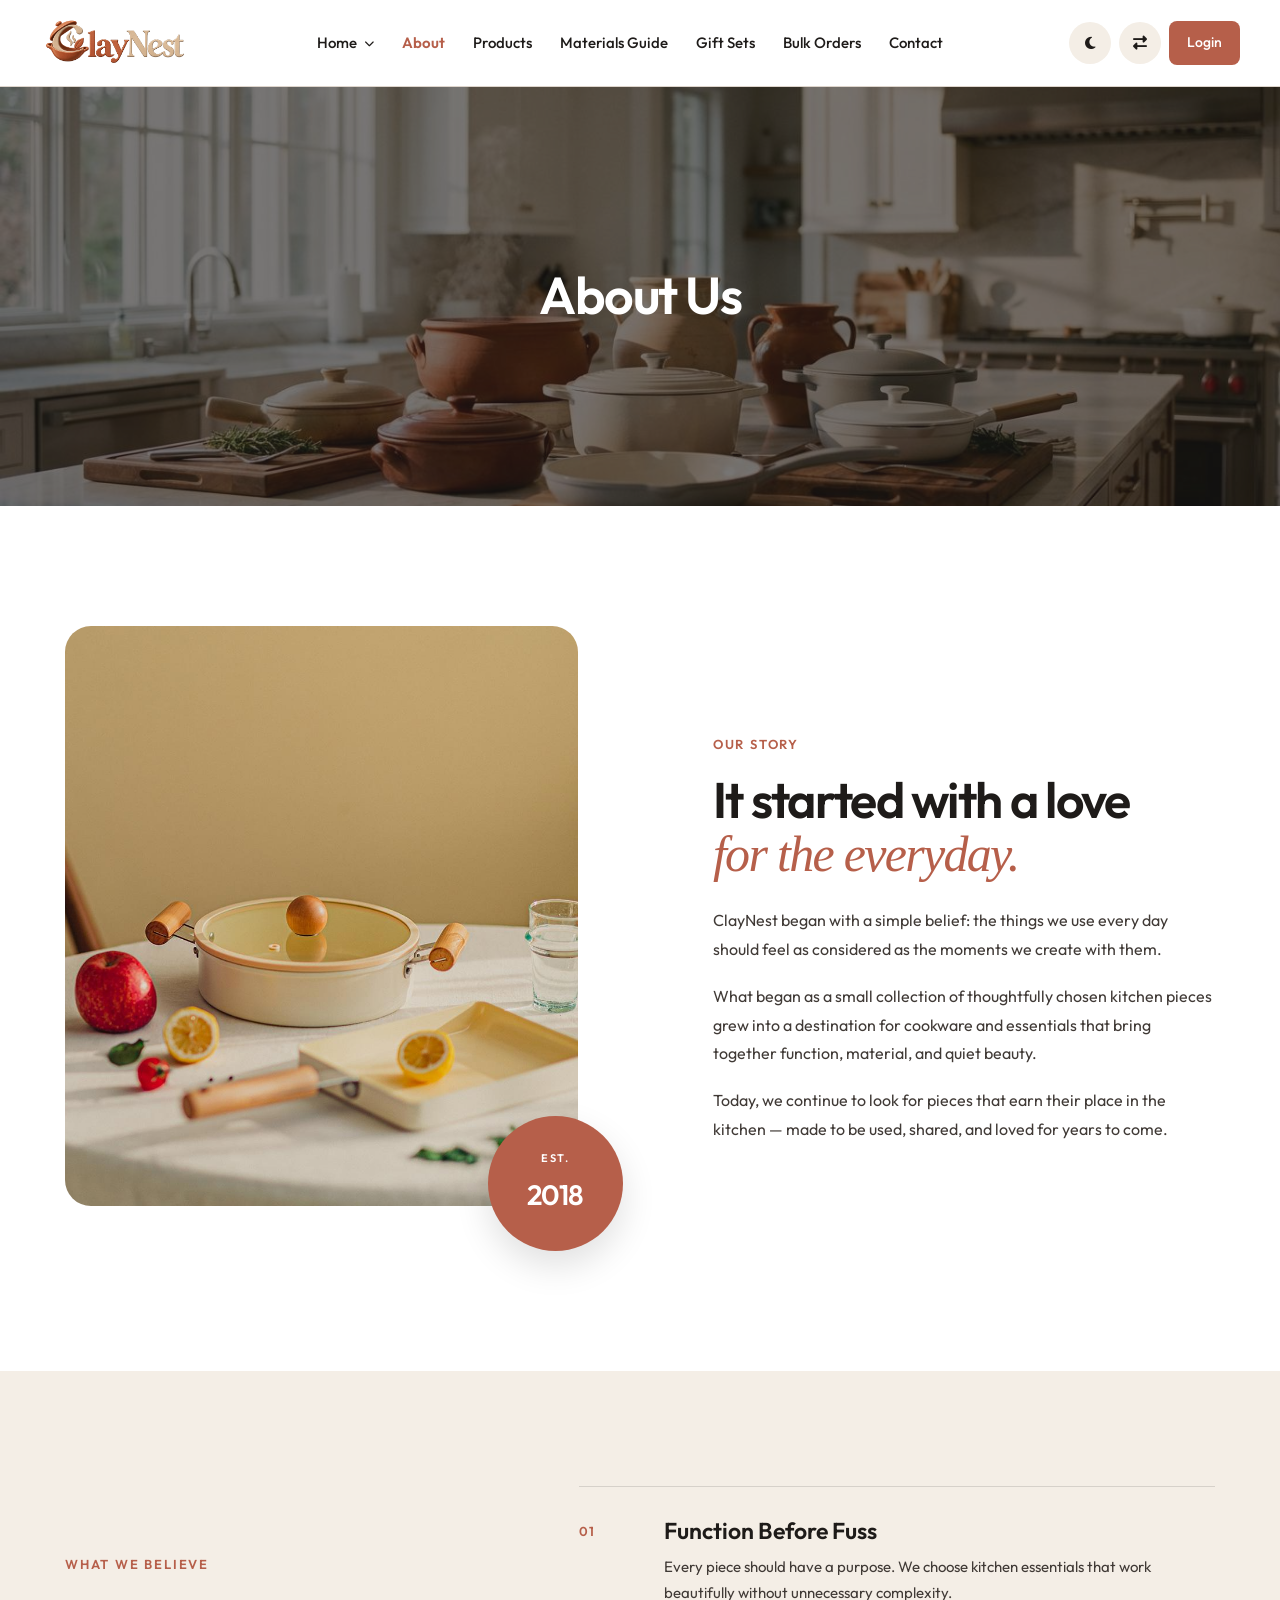
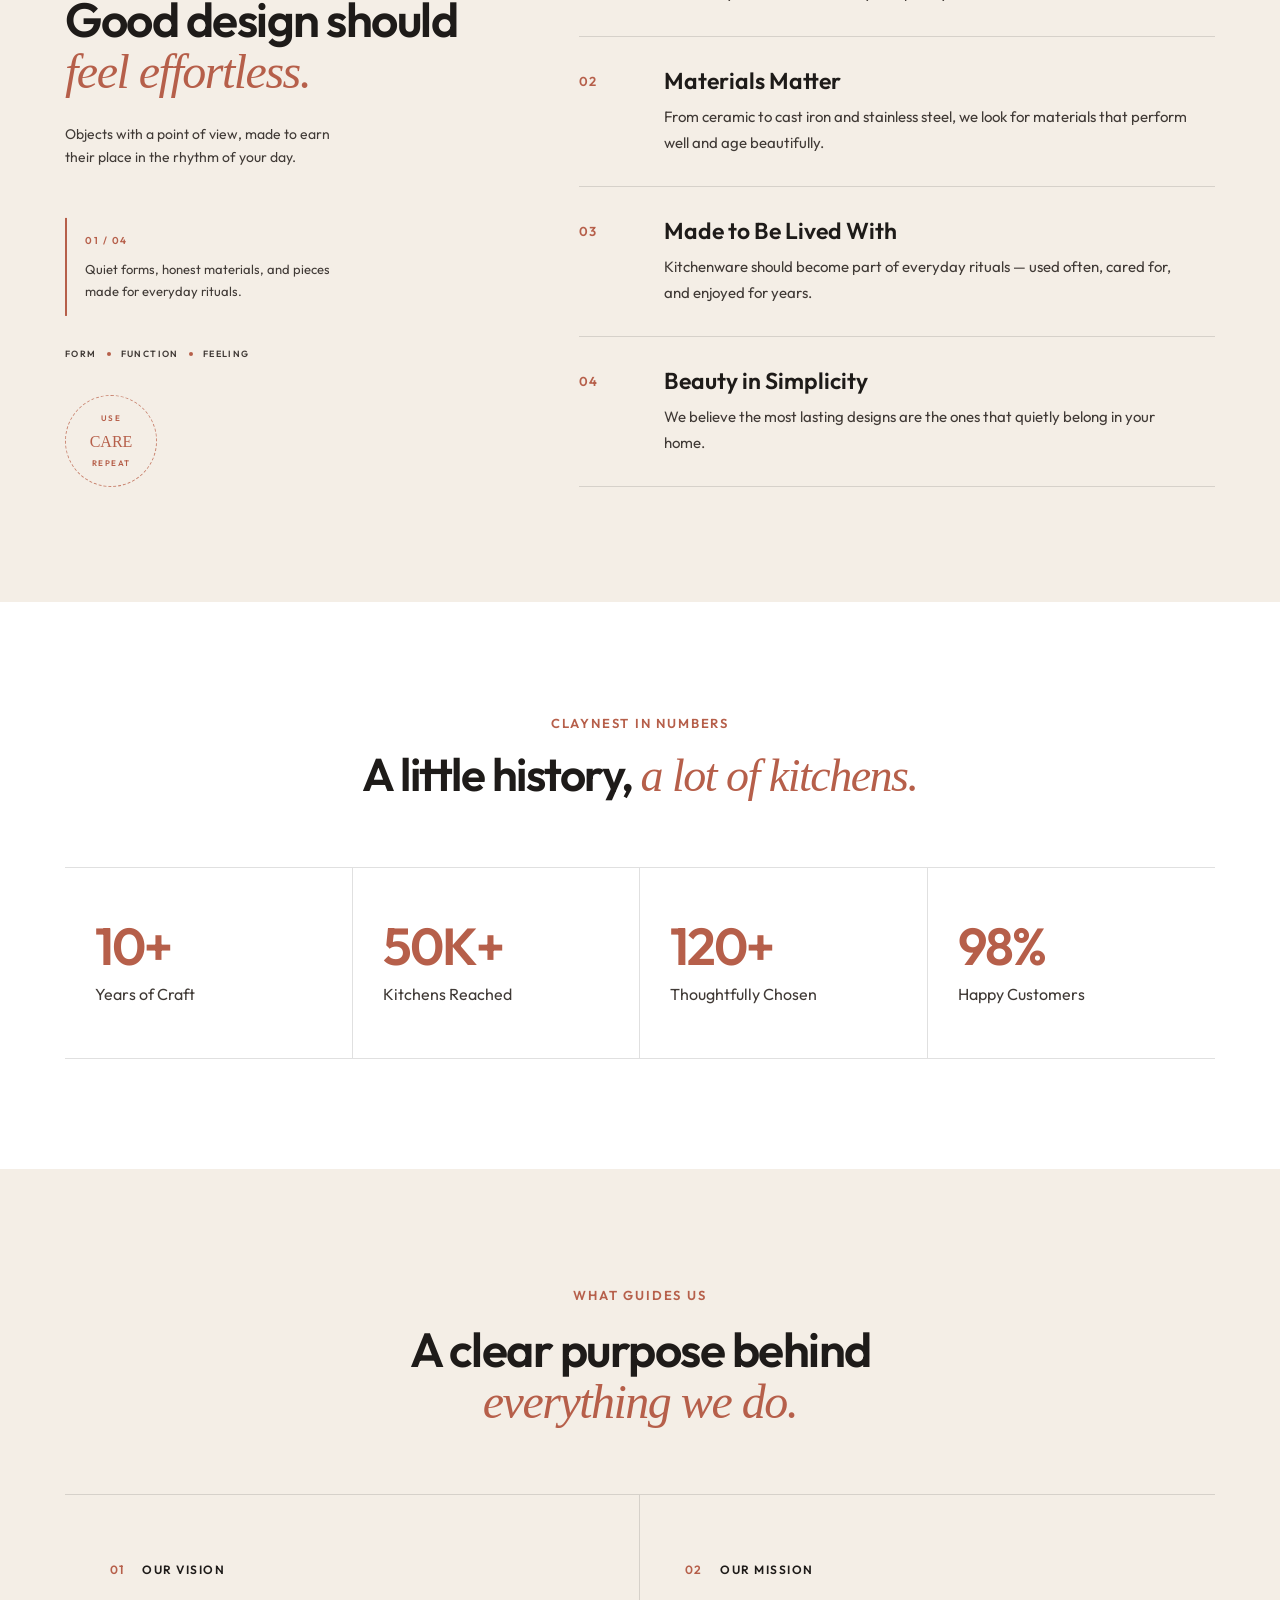
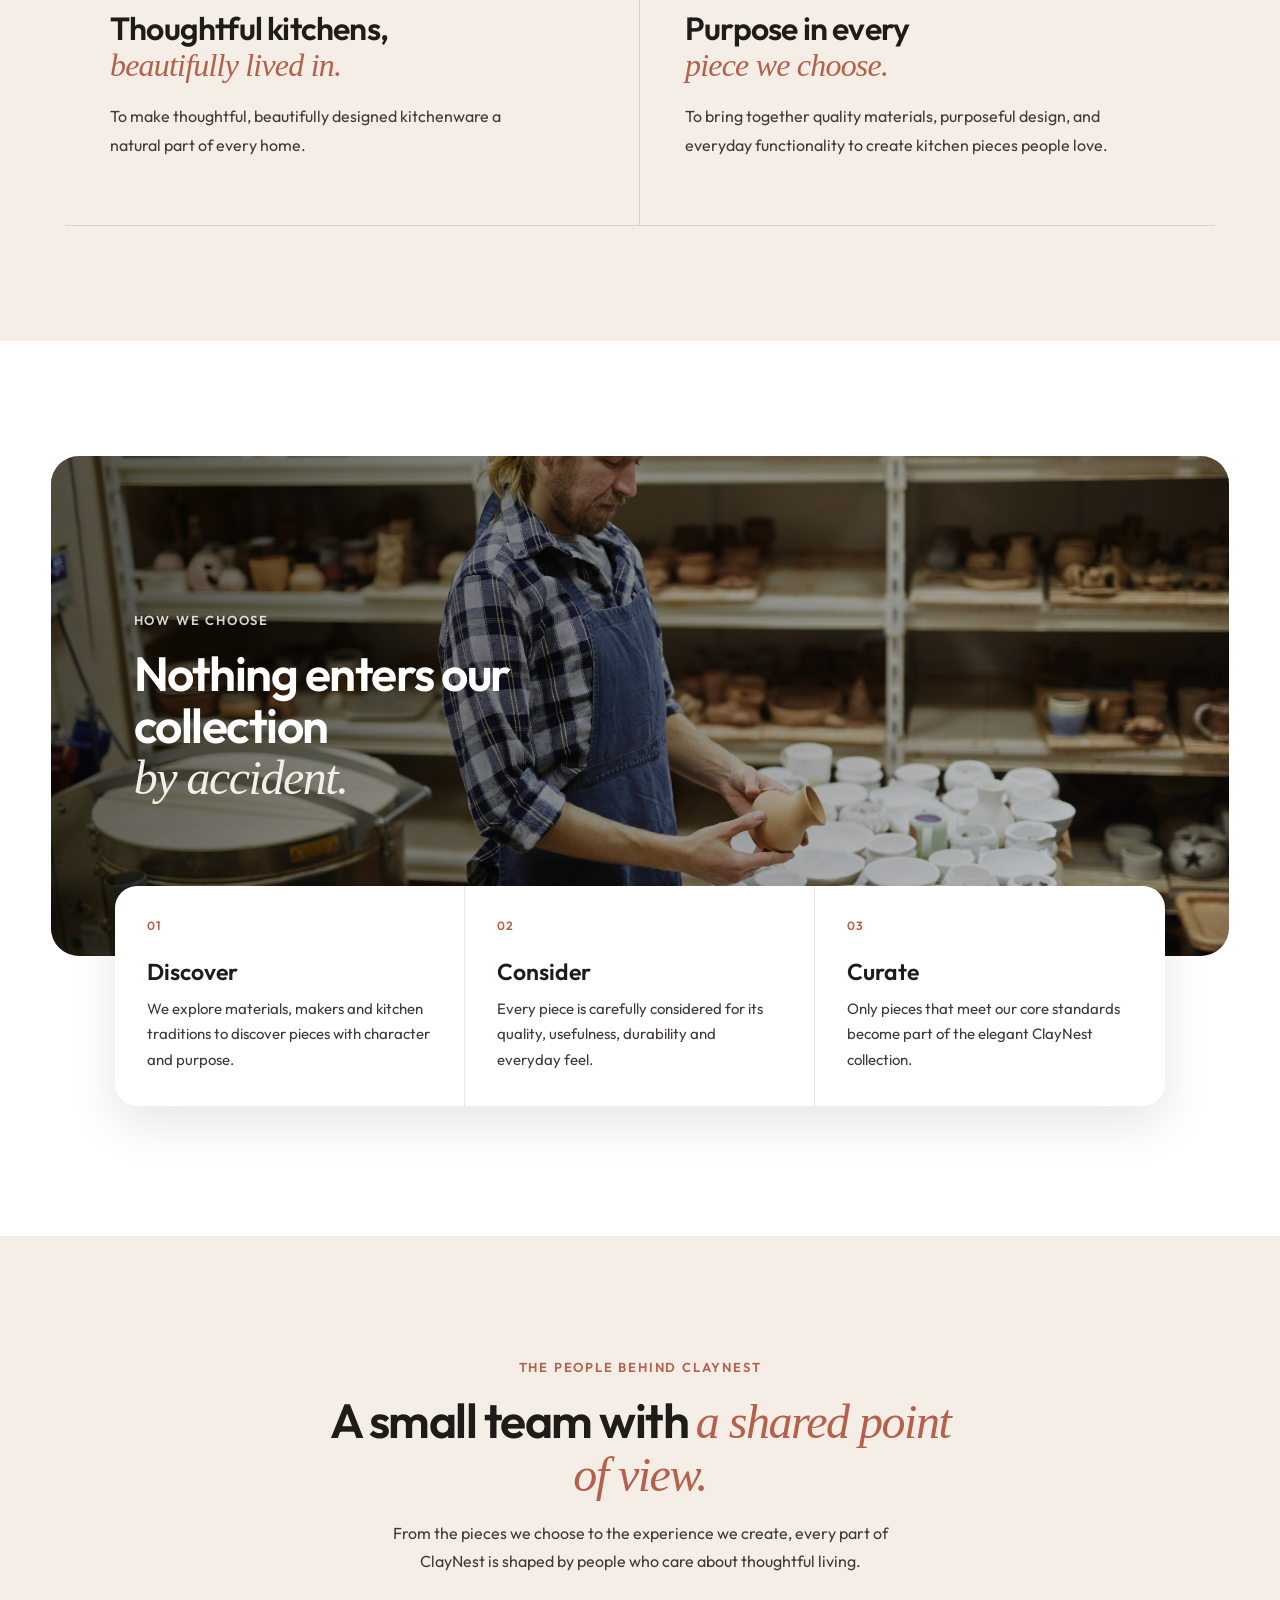
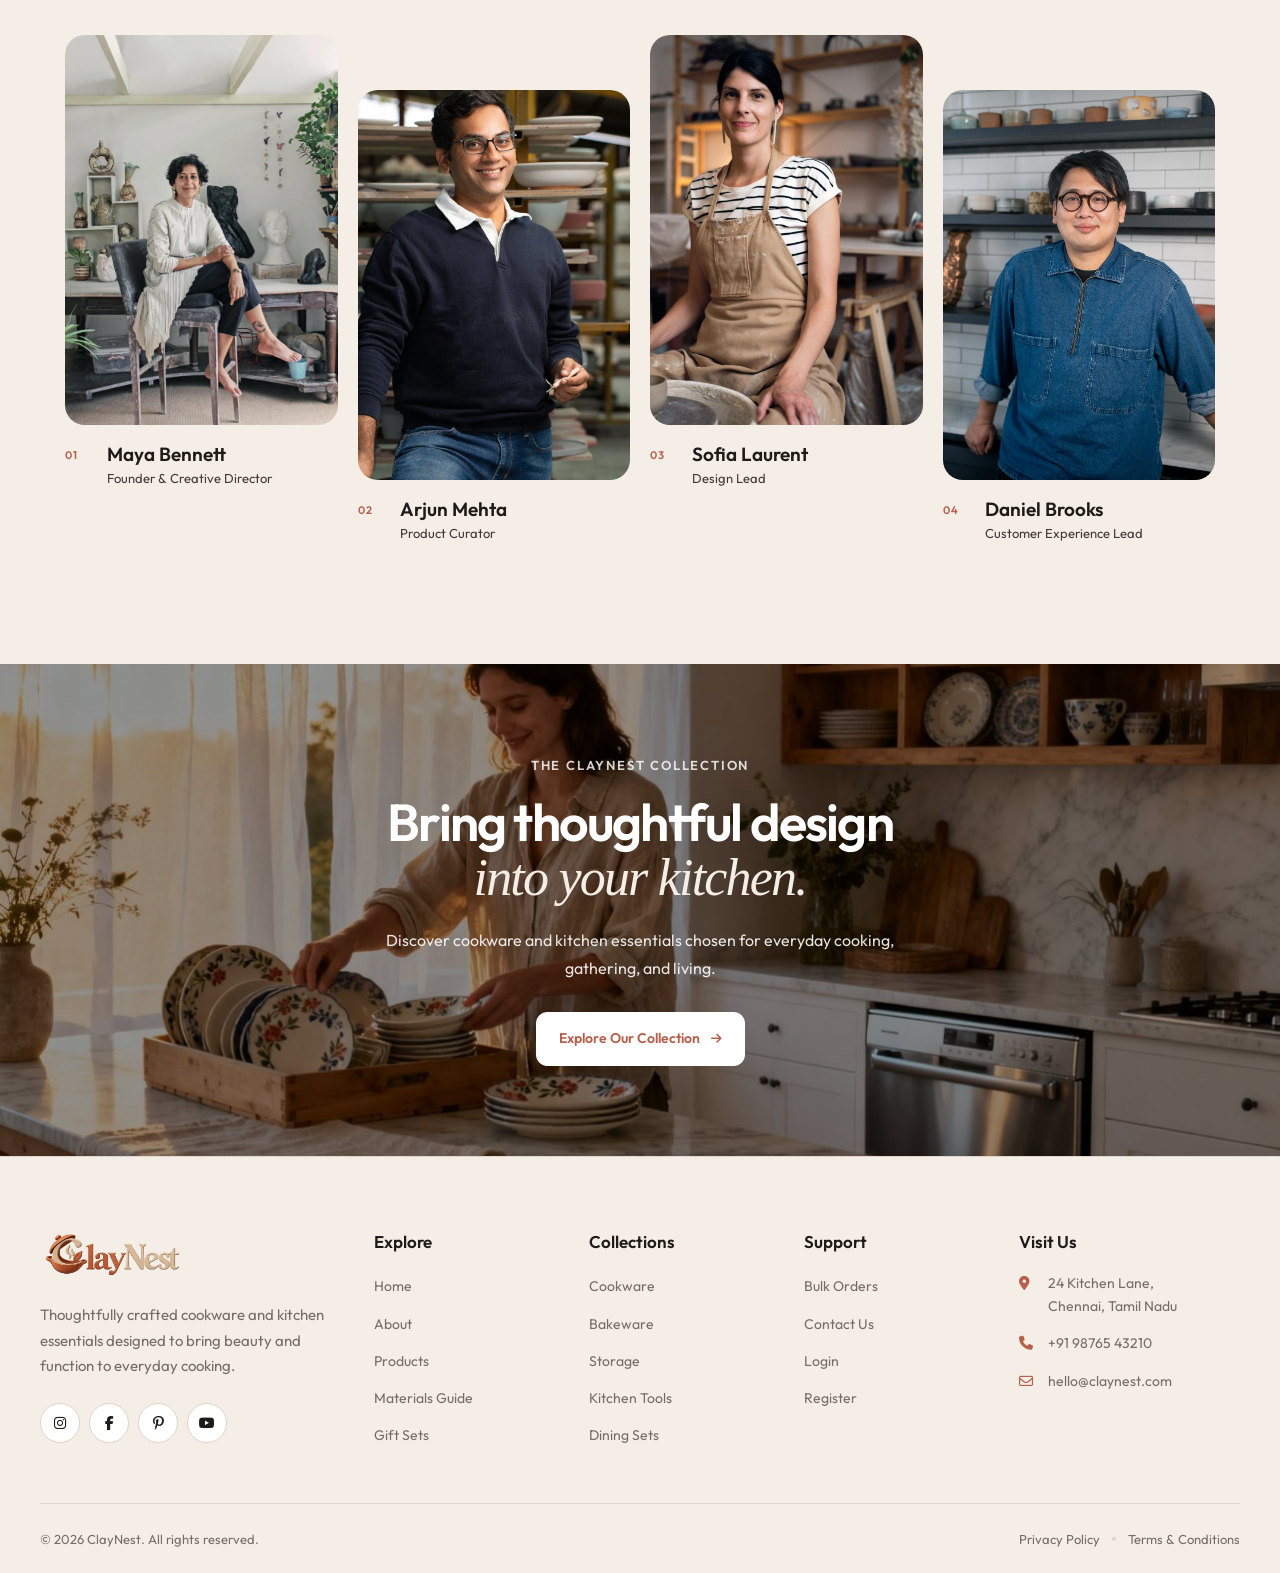
==== commit 2e53c432: "Add files via upload" ====
--- a/about.html
+++ b/about.html
@@ -273,18 +273,48 @@
 
         <div class="beliefs-container">
 
-            <div class="beliefs-heading">
-
-                <span class="beliefs-label">
-                    WHAT WE BELIEVE
+            <div class="beliefs-heading">
+
+                <span class="beliefs-label">
+                    WHAT WE BELIEVE
                 </span>
 
-                <h2>
-                    Good design should
-                    <em>feel effortless.</em>
-                </h2>
-
-            </div>
+                <h2>
+                    Good design should
+                    <em>feel effortless.</em>
+                </h2>
+
+                <p class="beliefs-heading-intro">
+                    Objects with a point of view, made to earn their place
+                    in the rhythm of your day.
+                </p>
+
+                <div class="beliefs-heading-note">
+
+                    <span class="beliefs-note-index">01 / 04</span>
+
+                    <p>
+                        Quiet forms, honest materials, and pieces made
+                        for everyday rituals.
+                    </p>
+
+                </div>
+
+                <div class="beliefs-heading-principles" aria-label="Design principles">
+                    <span>FORM</span>
+                    <i></i>
+                    <span>FUNCTION</span>
+                    <i></i>
+                    <span>FEELING</span>
+                </div>
+
+                <div class="beliefs-heading-seal" aria-label="Made for everyday use">
+                    <span>USE</span>
+                    <strong>CARE</strong>
+                    <span>REPEAT</span>
+                </div>
+
+            </div>
 
 
             <div class="beliefs-list">
@@ -1053,4 +1083,4 @@
 
 </body>
 
-</html>+</html>
--- a/css/style.css
+++ b/css/style.css
@@ -5640,12 +5640,12 @@
    HEADING
    ========================================================= */
 
-.beliefs-heading {
-    position: sticky;
-    top: 120px;
-}
-
-.beliefs-label {
+.beliefs-heading {
+    position: sticky;
+    top: 120px;
+}
+
+.beliefs-label {
     display: block;
 
     margin-bottom: 18px;
@@ -5673,15 +5673,108 @@
     letter-spacing: -1.5px;
 }
 
-.beliefs-heading h2 em {
-    display: block;
+.beliefs-heading h2 em {
+    display: block;
 
     color: var(--primary-color);
 
     font-family: Georgia, "Times New Roman", serif;
 
-    font-weight: 400;
-}
+    font-weight: 400;
+}
+
+.beliefs-heading-intro {
+    max-width: 290px;
+
+    margin: 24px 0 0;
+
+    color: var(--text-color);
+
+    font-size: 14px;
+    line-height: 1.7;
+}
+
+.beliefs-heading-note {
+    max-width: 280px;
+
+    margin-top: 48px;
+    padding: 14px 0 14px 18px;
+
+    border-left: 2px solid var(--primary-color);
+}
+
+.beliefs-note-index {
+    display: block;
+
+    margin-bottom: 10px;
+
+    color: var(--primary-color);
+
+    font-size: 10px;
+    font-weight: 600;
+    letter-spacing: 1.5px;
+}
+
+.beliefs-heading-note p {
+    margin: 0;
+
+    color: var(--text-color);
+
+    font-size: 13px;
+    line-height: 1.65;
+}
+
+.beliefs-heading-principles {
+    display: flex;
+    align-items: center;
+    gap: 10px;
+
+    margin-top: 30px;
+
+    color: var(--text-color);
+
+    font-size: 9px;
+    font-weight: 600;
+    letter-spacing: 1.4px;
+}
+
+.beliefs-heading-principles i {
+    width: 4px;
+    height: 4px;
+
+    border-radius: 50%;
+
+    background: var(--primary-color);
+}
+
+.beliefs-heading-seal {
+    width: 92px;
+    height: 92px;
+
+    margin-top: 34px;
+
+    display: flex;
+    flex-direction: column;
+    align-items: center;
+    justify-content: center;
+    gap: 2px;
+
+    border: 1px dashed rgba(184, 91, 66, 0.7);
+    border-radius: 50%;
+
+    color: var(--primary-color);
+
+    font-size: 8px;
+    font-weight: 600;
+    letter-spacing: 1.5px;
+}
+
+.beliefs-heading-seal strong {
+    font-family: Georgia, "Times New Roman", serif;
+    font-size: 16px;
+    font-weight: 400;
+    letter-spacing: 0;
+}
 
 
 /* =========================================================
@@ -39024,16 +39117,38 @@
         font-size: 37px !important;
     }
 
-    .care-image {
-        height: 250px !important;
-        min-height: 250px !important;
-    }
-}
-
-/* =========================================================
-   PRODUCTS PAGE ONLY
-   RESPONSIVE OVERRIDE
-   Tablet + iPad Mini + Mobile
+    .care-image {
+        height: 250px !important;
+        min-height: 250px !important;
+    }
+}
+
+/* =========================================================
+   MATERIALS PAGE ONLY
+   iPAD MINI ONLY
+   768px - 820px
+   Tighter CARE spacing
+   ========================================================= */
+
+@media (min-width: 768px) and (max-width: 820px) {
+
+    .care-confidence {
+        padding: 24px 0 !important;
+    }
+
+    .care-container {
+        min-height: 430px !important;
+    }
+
+    .care-content {
+        padding: 28px 34px 28px 6% !important;
+    }
+}
+
+/* =========================================================
+   PRODUCTS PAGE ONLY
+   RESPONSIVE OVERRIDE
+   Tablet + iPad Mini + Mobile
    ========================================================= */
 
 
@@ -46125,4 +46240,4610 @@
 
 html.dark-mode .social-button.apple i {
     color: #FFFFFF !important;
-}+}
+
+/* =========================================================
+   CLAYNEST — STRONG MOBILE OVERRIDE
+   IMPORTANT:
+   Paste this at the VERY END of style.css
+   Applies ONLY to mobile screens
+   ========================================================= */
+
+@media screen and (max-width: 767px) {
+
+    /* =====================================================
+       GLOBAL MOBILE RESET
+       ===================================================== */
+
+    html,
+    body {
+        width: 100% !important;
+        max-width: 100% !important;
+        overflow-x: hidden !important;
+    }
+
+    body {
+        padding-top: 72px !important;
+    }
+
+    .container {
+        width: calc(100% - 28px) !important;
+        max-width: 100% !important;
+        margin-left: auto !important;
+        margin-right: auto !important;
+    }
+
+
+    /* =====================================================
+       HEADER
+       ===================================================== */
+
+    .header-container {
+        width: 100% !important;
+        max-width: 100% !important;
+        min-height: 72px !important;
+
+        padding-left: 14px !important;
+        padding-right: 14px !important;
+
+        gap: 10px !important;
+    }
+
+    .site-logo {
+        width: 125px !important;
+        max-width: 125px !important;
+    }
+
+    .menu-toggle {
+        display: flex !important;
+        flex: 0 0 42px !important;
+
+        width: 42px !important;
+        height: 42px !important;
+    }
+
+
+    /* =====================================================
+       HERO — ONE BY ONE
+       ===================================================== */
+
+    .hero-section {
+        width: 100% !important;
+        max-width: 100% !important;
+        overflow: hidden !important;
+    }
+
+    .hero-container {
+        width: 100% !important;
+        max-width: 100% !important;
+
+        display: flex !important;
+        flex-direction: column !important;
+
+        grid-template-columns: none !important;
+
+        min-height: 0 !important;
+
+        padding: 0 !important;
+        margin: 0 !important;
+    }
+
+
+    /* Hero content first */
+
+    .hero-content {
+        width: 100% !important;
+        max-width: 100% !important;
+
+        display: flex !important;
+        flex-direction: column !important;
+        align-items: center !important;
+
+        padding: 48px 20px 42px !important;
+        margin: 0 !important;
+
+        text-align: center !important;
+    }
+
+
+    .hero-title {
+        width: 100% !important;
+
+        display: flex !important;
+        flex-direction: column !important;
+        align-items: center !important;
+
+        margin: 0 0 22px !important;
+
+        text-align: center !important;
+    }
+
+
+    .title-bring {
+        margin: 0 !important;
+
+        font-size: 28px !important;
+        line-height: 1 !important;
+
+        letter-spacing: -1px !important;
+    }
+
+
+    .title-warmth {
+        margin: 2px 0 0 !important;
+
+        font-size: 55px !important;
+        line-height: 0.9 !important;
+
+        letter-spacing: -2px !important;
+    }
+
+
+    .title-to {
+        align-self: center !important;
+
+        margin: 8px 0 0 !important;
+
+        font-size: 28px !important;
+        line-height: 1 !important;
+
+        letter-spacing: -1px !important;
+    }
+
+
+    .title-kitchen {
+        margin: 5px 0 0 !important;
+
+        font-size: 45px !important;
+        line-height: 0.95 !important;
+
+        letter-spacing: -2px !important;
+    }
+
+
+    .hero-description {
+        width: 100% !important;
+        max-width: 390px !important;
+
+        margin: 0 0 25px !important;
+
+        font-size: 14px !important;
+        line-height: 1.7 !important;
+
+        text-align: center !important;
+    }
+
+
+    .hero-button {
+        margin: 0 !important;
+
+        min-height: 50px !important;
+
+        padding: 11px 20px !important;
+
+        font-size: 14px !important;
+    }
+
+
+    /* Hero image comes after content */
+
+    .hero-image {
+        width: 100% !important;
+        max-width: 100% !important;
+
+        height: 300px !important;
+
+        margin: 0 !important;
+
+        overflow: hidden !important;
+    }
+
+
+    .hero-image img {
+        width: 100% !important;
+        height: 100% !important;
+
+        max-width: none !important;
+
+        object-fit: cover !important;
+        object-position: center !important;
+    }
+
+
+    /* =====================================================
+       CATEGORY — ONE BY ONE
+       ===================================================== */
+
+    .hero-categories {
+        width: 100% !important;
+        max-width: 100% !important;
+
+        overflow: hidden !important;
+
+        padding: 0 !important;
+    }
+
+
+    .category-container {
+        width: 100% !important;
+        max-width: 100% !important;
+
+        min-width: 0 !important;
+
+        display: flex !important;
+        flex-direction: column !important;
+
+        grid-template-columns: none !important;
+
+        margin: 0 !important;
+    }
+
+
+    .category-item {
+        width: 100% !important;
+        min-width: 0 !important;
+        min-height: 68px !important;
+
+        display: flex !important;
+        align-items: center !important;
+
+        padding: 14px 18px !important;
+
+        gap: 13px !important;
+
+        border-top: none !important;
+        border-right: none !important;
+        border-left: none !important;
+        border-bottom: 1px solid var(--border-color) !important;
+
+        box-sizing: border-box !important;
+    }
+
+
+    .category-item:first-child {
+        border-left: none !important;
+    }
+
+
+    .category-icon {
+        width: 34px !important;
+        height: 34px !important;
+
+        flex: 0 0 34px !important;
+
+        font-size: 17px !important;
+    }
+
+
+    .category-item>span {
+        flex: 1 !important;
+
+        font-size: 14px !important;
+        line-height: 1.3 !important;
+    }
+
+
+    .category-arrow {
+        flex: 0 0 auto !important;
+
+        font-size: 11px !important;
+    }
+
+
+    /* =====================================================
+       BEST SELLING — ONE BY ONE
+       ===================================================== */
+
+    .best-selling-section {
+        width: 100% !important;
+
+        padding: 70px 0 !important;
+    }
+
+
+    .best-selling-section .container {
+        width: calc(100% - 28px) !important;
+        max-width: 100% !important;
+    }
+
+
+    .best-selling-title {
+        width: 100% !important;
+        max-width: 100% !important;
+
+        margin: 0 auto 42px !important;
+    }
+
+
+    .section-label {
+        font-size: 11px !important;
+        letter-spacing: 2px !important;
+    }
+
+
+    .best-selling-title h2 {
+        font-size: 38px !important;
+
+        line-height: 1.08 !important;
+
+        letter-spacing: -1px !important;
+    }
+
+
+    .best-selling-title p {
+        width: 100% !important;
+        max-width: 100% !important;
+
+        font-size: 14px !important;
+        line-height: 1.7 !important;
+    }
+
+
+    .best-selling-layout {
+        width: 100% !important;
+        max-width: 100% !important;
+
+        display: flex !important;
+        flex-direction: column !important;
+
+        grid-template-columns: none !important;
+
+        gap: 42px !important;
+    }
+
+
+    /* Featured product */
+
+    .featured-product {
+        width: 100% !important;
+        max-width: 100% !important;
+    }
+
+
+    .featured-product-image {
+        width: 100% !important;
+
+        height: 360px !important;
+
+        max-width: 100% !important;
+    }
+
+
+    .featured-product-info {
+        width: 100% !important;
+
+        display: flex !important;
+        flex-direction: column !important;
+
+        align-items: flex-start !important;
+        justify-content: flex-start !important;
+
+        gap: 16px !important;
+
+        padding: 20px 0 0 !important;
+    }
+
+
+    .featured-product-info h3 {
+        max-width: 100% !important;
+
+        font-size: 21px !important;
+        line-height: 1.3 !important;
+    }
+
+
+    .featured-product-meta {
+        width: 100% !important;
+
+        justify-content: space-between !important;
+
+        gap: 15px !important;
+    }
+
+
+    /* Secondary products */
+
+    .secondary-products {
+        width: 100% !important;
+        max-width: 100% !important;
+
+        display: flex !important;
+        flex-direction: column !important;
+
+        gap: 0 !important;
+    }
+
+
+    .secondary-product {
+        width: 100% !important;
+        max-width: 100% !important;
+
+        display: flex !important;
+        flex-direction: column !important;
+
+        grid-template-columns: none !important;
+
+        align-items: stretch !important;
+
+        gap: 17px !important;
+
+        padding: 0 0 28px !important;
+        margin: 0 0 28px !important;
+
+        border-bottom: 1px solid rgba(70, 60, 50, 0.15) !important;
+    }
+
+
+    .secondary-product:last-child {
+        padding-bottom: 28px !important;
+        margin-bottom: 0 !important;
+
+        border-bottom: 1px solid rgba(70, 60, 50, 0.15) !important;
+    }
+
+
+    .secondary-product-image {
+        width: 100% !important;
+        height: 280px !important;
+
+        max-width: 100% !important;
+    }
+
+
+    .secondary-product-info {
+        width: 100% !important;
+
+        display: flex !important;
+        align-items: flex-start !important;
+        justify-content: space-between !important;
+
+        gap: 15px !important;
+    }
+
+
+    .secondary-product-info h3 {
+        margin: 0 0 10px !important;
+
+        font-size: 18px !important;
+        line-height: 1.35 !important;
+    }
+
+
+    .secondary-product-info .product-price {
+        flex: 0 0 auto !important;
+
+        font-size: 14px !important;
+    }
+
+
+    .best-selling-footer {
+        margin-top: 42px !important;
+    }
+
+
+    .all-products-link {
+        font-size: 13px !important;
+    }
+
+
+    /* =====================================================
+       CRAFTED — ONE BY ONE
+       ===================================================== */
+
+    .crafted-section {
+        width: 100% !important;
+
+        padding: 70px 0 !important;
+    }
+
+
+    .crafted-layout {
+        width: 100% !important;
+        max-width: 100% !important;
+
+        display: flex !important;
+        flex-direction: column !important;
+
+        grid-template-columns: none !important;
+
+        gap: 38px !important;
+    }
+
+
+    .crafted-image {
+        width: 100% !important;
+        max-width: 100% !important;
+
+        min-height: 330px !important;
+        height: 330px !important;
+
+        overflow: hidden !important;
+    }
+
+
+    .crafted-image img {
+        width: 100% !important;
+        height: 100% !important;
+
+        object-fit: cover !important;
+    }
+
+
+    .crafted-content {
+        width: 100% !important;
+        max-width: 100% !important;
+
+        padding: 0 !important;
+    }
+
+
+    .crafted-content h2 {
+        font-size: 38px !important;
+        line-height: 1.1 !important;
+    }
+
+
+    .crafted-description {
+        font-size: 14px !important;
+        line-height: 1.75 !important;
+    }
+
+
+    .crafted-highlights {
+        width: 100% !important;
+    }
+
+
+    .crafted-highlight {
+        width: 100% !important;
+
+        gap: 14px !important;
+    }
+
+
+    /* =====================================================
+       MATERIALS — ONE BY ONE
+       ===================================================== */
+
+    .materials-section {
+        width: 100% !important;
+
+        padding: 70px 0 !important;
+    }
+
+
+    .materials-heading {
+        width: 100% !important;
+        max-width: 100% !important;
+
+        margin-bottom: 38px !important;
+    }
+
+
+    .materials-heading h2 {
+        font-size: 38px !important;
+        line-height: 1.1 !important;
+    }
+
+
+    .materials-heading p {
+        font-size: 14px !important;
+        line-height: 1.7 !important;
+    }
+
+
+    .materials-grid {
+        width: 100% !important;
+        max-width: 100% !important;
+
+        display: flex !important;
+        flex-direction: column !important;
+
+        grid-template-columns: none !important;
+
+        gap: 22px !important;
+    }
+
+
+    .material-card {
+        width: 100% !important;
+        max-width: 100% !important;
+
+        min-width: 0 !important;
+    }
+
+
+    .material-image {
+        width: 100% !important;
+        height: 300px !important;
+
+        max-width: 100% !important;
+    }
+
+
+    .material-image img {
+        width: 100% !important;
+        height: 100% !important;
+
+        object-fit: cover !important;
+    }
+
+
+    .material-content {
+        width: 100% !important;
+    }
+
+
+    .materials-footer {
+        margin-top: 35px !important;
+    }
+
+
+    /* =====================================================
+       DIFFERENCE — ONE BY ONE
+       ===================================================== */
+
+    .difference-section {
+        width: 100% !important;
+
+        padding: 70px 0 !important;
+    }
+
+
+    .difference-heading {
+        width: 100% !important;
+        max-width: 100% !important;
+    }
+
+
+    .difference-heading h2 {
+        font-size: 38px !important;
+        line-height: 1.1 !important;
+    }
+
+
+    .difference-heading p {
+        font-size: 14px !important;
+        line-height: 1.7 !important;
+    }
+
+
+    .difference-features {
+        width: 100% !important;
+        max-width: 100% !important;
+
+        display: flex !important;
+        flex-direction: column !important;
+
+        grid-template-columns: none !important;
+
+        gap: 0 !important;
+    }
+
+
+    .difference-feature {
+        width: 100% !important;
+        max-width: 100% !important;
+
+        padding: 28px 0 !important;
+
+        border-bottom: 1px solid var(--border-color) !important;
+    }
+
+
+    .difference-feature:last-child {
+        border-bottom: none !important;
+    }
+
+
+    /* =====================================================
+       REVIEWS — ONE CARD AT A TIME
+       ===================================================== */
+
+    .reviews-section {
+        width: 100% !important;
+
+        padding: 70px 0 !important;
+    }
+
+
+    .reviews-header {
+        width: 100% !important;
+        max-width: 100% !important;
+
+        display: flex !important;
+        flex-direction: column !important;
+
+        gap: 20px !important;
+    }
+
+
+    .reviews-header h2 {
+        font-size: 38px !important;
+        line-height: 1.1 !important;
+    }
+
+
+    .reviews-header p {
+        font-size: 14px !important;
+    }
+
+
+    .reviews-slider {
+        width: 100% !important;
+        max-width: 100% !important;
+
+        overflow: hidden !important;
+    }
+
+
+    .reviews-track {
+        width: 100% !important;
+
+        display: flex !important;
+    }
+
+
+    .review-card {
+        width: 100% !important;
+        min-width: 100% !important;
+        max-width: 100% !important;
+
+        flex: 0 0 100% !important;
+
+        box-sizing: border-box !important;
+    }
+
+
+    .reviews-controls {
+        width: 100% !important;
+    }
+
+
+    /* =====================================================
+       PROMISE — ONE BY ONE
+       ===================================================== */
+
+    .promise-section {
+        width: 100% !important;
+
+        padding: 70px 0 !important;
+    }
+
+
+    .promise-section .container {
+        width: calc(100% - 28px) !important;
+
+        display: flex !important;
+        flex-direction: column !important;
+
+        grid-template-columns: none !important;
+
+        gap: 40px !important;
+    }
+
+
+    .promise-content {
+        width: 100% !important;
+        max-width: 100% !important;
+    }
+
+
+    .promise-content h2 {
+        font-size: 38px !important;
+        line-height: 1.1 !important;
+    }
+
+
+    .promise-content p {
+        font-size: 14px !important;
+    }
+
+
+    .promise-points {
+        width: 100% !important;
+        max-width: 100% !important;
+
+        display: flex !important;
+        flex-direction: column !important;
+
+        grid-template-columns: none !important;
+
+        gap: 0 !important;
+    }
+
+
+    .promise-point {
+        width: 100% !important;
+        max-width: 100% !important;
+
+        display: flex !important;
+
+        padding: 25px 0 !important;
+
+        border-bottom: 1px solid var(--border-color) !important;
+    }
+
+
+    .promise-point:last-child {
+        border-bottom: none !important;
+    }
+
+
+    /* =====================================================
+       FINAL CTA
+       ===================================================== */
+
+    .final-cta-section {
+        width: 100% !important;
+        max-width: 100% !important;
+
+        min-height: 520px !important;
+
+        display: flex !important;
+        align-items: center !important;
+    }
+
+
+    .final-cta-background,
+    .final-cta-overlay {
+        width: 100% !important;
+        height: 100% !important;
+    }
+
+
+    .final-cta-content {
+        width: 100% !important;
+        max-width: 100% !important;
+
+        padding: 55px 0 !important;
+    }
+
+
+    .final-cta-content h2 {
+        font-size: 38px !important;
+        line-height: 1.1 !important;
+    }
+
+
+    .final-cta-content p {
+        font-size: 14px !important;
+        line-height: 1.7 !important;
+    }
+
+
+    .final-cta-actions {
+        width: 100% !important;
+
+        display: flex !important;
+        flex-direction: column !important;
+
+        align-items: stretch !important;
+
+        gap: 12px !important;
+    }
+
+
+    .final-cta-button,
+    .final-cta-secondary {
+        width: 100% !important;
+
+        justify-content: center !important;
+
+        text-align: center !important;
+    }
+
+
+    /* =====================================================
+       FOOTER — ONE BY ONE
+       ===================================================== */
+
+    .site-footer {
+        width: 100% !important;
+
+        padding-top: 55px !important;
+    }
+
+
+    .footer-main {
+        width: 100% !important;
+
+        display: flex !important;
+        flex-direction: column !important;
+
+        grid-template-columns: none !important;
+
+        gap: 32px !important;
+    }
+
+
+    .footer-brand,
+    .footer-column,
+    .footer-contact {
+        width: 100% !important;
+        max-width: 100% !important;
+
+        grid-column: auto !important;
+    }
+
+
+    .footer-logo {
+        width: 125px !important;
+    }
+
+
+    .footer-description {
+        font-size: 14px !important;
+    }
+
+
+    .footer-bottom {
+        width: 100% !important;
+
+        display: flex !important;
+        flex-direction: column !important;
+
+        align-items: flex-start !important;
+
+        gap: 10px !important;
+
+        padding: 22px 0 !important;
+    }
+
+
+    .footer-bottom-links {
+        width: 100% !important;
+
+        flex-wrap: wrap !important;
+    }
+
+}
+
+
+/* =========================================================
+   EXTRA STRONG — SMALL PHONES
+   480px AND BELOW
+   ========================================================= */
+
+@media screen and (max-width: 480px) {
+
+    .container {
+        width: calc(100% - 24px) !important;
+    }
+
+
+    /* Header */
+
+    .header-container {
+        min-height: 68px !important;
+
+        padding-left: 12px !important;
+        padding-right: 12px !important;
+    }
+
+    .site-logo {
+        width: 112px !important;
+    }
+
+    .menu-toggle {
+        width: 40px !important;
+        height: 40px !important;
+    }
+
+
+    /* Hero */
+
+    .hero-content {
+        padding: 40px 16px 35px !important;
+    }
+
+    .title-bring {
+        font-size: 25px !important;
+    }
+
+    .title-warmth {
+        font-size: 49px !important;
+    }
+
+    .title-to {
+        font-size: 25px !important;
+    }
+
+    .title-kitchen {
+        font-size: 39px !important;
+    }
+
+    .hero-description {
+        font-size: 13px !important;
+    }
+
+    .hero-image {
+        height: 260px !important;
+    }
+
+
+    /* Categories */
+
+    .category-item {
+        min-height: 64px !important;
+
+        padding: 13px 14px !important;
+    }
+
+    .category-icon {
+        width: 32px !important;
+        height: 32px !important;
+
+        flex-basis: 32px !important;
+
+        font-size: 16px !important;
+    }
+
+    .category-item>span {
+        font-size: 13px !important;
+    }
+
+
+    /* Best selling */
+
+    .best-selling-section,
+    .crafted-section,
+    .materials-section,
+    .difference-section,
+    .reviews-section,
+    .promise-section {
+        padding-top: 60px !important;
+        padding-bottom: 60px !important;
+    }
+
+
+    .best-selling-title h2,
+    .crafted-content h2,
+    .materials-heading h2,
+    .difference-heading h2,
+    .reviews-header h2,
+    .promise-content h2,
+    .final-cta-content h2 {
+        font-size: 33px !important;
+    }
+
+
+    .featured-product-image {
+        height: 300px !important;
+    }
+
+
+    .secondary-product-image {
+        height: 250px !important;
+    }
+
+
+    /* Crafted */
+
+    .crafted-image {
+        height: 280px !important;
+        min-height: 280px !important;
+    }
+
+
+    /* Materials */
+
+    .material-image {
+        height: 270px !important;
+    }
+
+
+    /* CTA */
+
+    .final-cta-section {
+        min-height: 480px !important;
+    }
+
+}
+
+
+/* =========================================================
+   VERY SMALL PHONES
+   360px AND BELOW
+   ========================================================= */
+
+@media screen and (max-width: 360px) {
+
+    .container {
+        width: calc(100% - 20px) !important;
+    }
+
+
+    .site-logo {
+        width: 105px !important;
+    }
+
+
+    .menu-toggle {
+        width: 38px !important;
+        height: 38px !important;
+    }
+
+
+    .hero-content {
+        padding-left: 13px !important;
+        padding-right: 13px !important;
+    }
+
+
+    .title-bring {
+        font-size: 23px !important;
+    }
+
+
+    .title-warmth {
+        font-size: 44px !important;
+    }
+
+
+    .title-to {
+        font-size: 23px !important;
+    }
+
+
+    .title-kitchen {
+        font-size: 35px !important;
+    }
+
+
+    .hero-image {
+        height: 235px !important;
+    }
+
+
+    .category-item {
+        padding-left: 11px !important;
+        padding-right: 11px !important;
+    }
+
+
+    .category-item>span {
+        font-size: 12px !important;
+    }
+
+
+    .featured-product-image {
+        height: 270px !important;
+    }
+
+
+    .secondary-product-image {
+        height: 225px !important;
+    }
+
+}
+
+/* =========================================================
+   MOBILE HEADER - FINAL STRONG OVERRIDE
+   ========================================================= */
+
+@media screen and (max-width: 767px) {
+
+    /* Header height */
+    .site-header {
+        height: 82px !important;
+        min-height: 82px !important;
+
+        padding: 0 !important;
+        margin: 0 !important;
+    }
+
+    .header-container {
+        width: 100% !important;
+        max-width: 100% !important;
+
+        height: 82px !important;
+        min-height: 82px !important;
+
+        padding: 0 16px !important;
+        margin: 0 !important;
+
+        display: flex !important;
+        align-items: center !important;
+        justify-content: space-between !important;
+    }
+
+    /* Logo */
+    .site-logo {
+        width: 128px !important;
+        max-width: 128px !important;
+
+        margin: 0 !important;
+        padding: 0 !important;
+    }
+
+    .site-logo img {
+        width: 100% !important;
+        height: auto !important;
+
+        display: block !important;
+    }
+
+    /* Hamburger */
+    .menu-toggle {
+        width: 44px !important;
+        height: 44px !important;
+
+        min-width: 44px !important;
+        min-height: 44px !important;
+
+        margin: 0 !important;
+        padding: 0 !important;
+
+        display: flex !important;
+        align-items: center !important;
+        justify-content: center !important;
+    }
+
+
+    /* =====================================================
+       REMOVE HEADER / HERO EXTRA GAP
+       ===================================================== */
+
+    body {
+        padding-top: 82px !important;
+        margin: 0 !important;
+    }
+
+    .hero-section {
+        margin-top: 0 !important;
+        padding-top: 0 !important;
+
+        border-top: 0 !important;
+    }
+
+    .hero-container {
+        margin-top: 0 !important;
+        padding-top: 0 !important;
+    }
+
+    .hero-content {
+        margin-top: 0 !important;
+    }
+
+
+    /* =====================================================
+       REMOVE POSSIBLE FIRST ELEMENT GAP
+       ===================================================== */
+
+    .hero-title:first-child,
+    .hero-content>*:first-child {
+        margin-top: 0 !important;
+    }
+
+}
+
+
+/* =========================================================
+   SMALL MOBILE
+   ========================================================= */
+
+@media screen and (max-width: 480px) {
+
+    .site-header {
+        height: 80px !important;
+        min-height: 80px !important;
+    }
+
+    .header-container {
+        height: 80px !important;
+        min-height: 80px !important;
+
+        padding-left: 14px !important;
+        padding-right: 14px !important;
+    }
+
+    body {
+        padding-top: 80px !important;
+    }
+
+    .site-logo {
+        width: 120px !important;
+    }
+
+    .menu-toggle {
+        width: 42px !important;
+        height: 42px !important;
+
+        min-width: 42px !important;
+        min-height: 42px !important;
+    }
+
+    .hero-section {
+        margin-top: 0 !important;
+        padding-top: 0 !important;
+    }
+
+}
+
+
+/* =========================================================
+   VERY SMALL MOBILE
+   ========================================================= */
+
+@media screen and (max-width: 360px) {
+
+    .site-header {
+        height: 78px !important;
+        min-height: 78px !important;
+    }
+
+    .header-container {
+        height: 78px !important;
+        min-height: 78px !important;
+
+        padding-left: 12px !important;
+        padding-right: 12px !important;
+    }
+
+    body {
+        padding-top: 78px !important;
+    }
+
+    .site-logo {
+        width: 112px !important;
+    }
+
+    .menu-toggle {
+        width: 40px !important;
+        height: 40px !important;
+
+        min-width: 40px !important;
+        min-height: 40px !important;
+    }
+
+}
+
+/* =========================================================
+   FINAL CTA - MOBILE BUTTONS
+   STRONG OVERRIDE
+   ========================================================= */
+
+@media screen and (max-width: 767px) {
+
+    .final-cta-actions {
+        width: 100% !important;
+        max-width: 100% !important;
+
+        display: flex !important;
+        flex-direction: column !important;
+
+        align-items: center !important;
+        justify-content: center !important;
+
+        gap: 12px !important;
+
+        margin: 0 auto !important;
+        padding: 0 !important;
+    }
+
+
+    /* Both buttons - EXACT SAME SIZE */
+
+    .final-cta-actions .final-cta-button,
+    .final-cta-actions .final-cta-secondary {
+
+        width: 100% !important;
+        max-width: 295px !important;
+        min-width: 295px !important;
+
+        height: 52px !important;
+        min-height: 52px !important;
+
+        margin: 0 auto !important;
+        padding: 12px 20px !important;
+
+        display: flex !important;
+        align-items: center !important;
+        justify-content: center !important;
+
+        box-sizing: border-box !important;
+
+        text-align: center !important;
+    }
+
+
+    /* Prevent text from changing button width */
+
+    .final-cta-actions .final-cta-button span {
+        white-space: nowrap !important;
+    }
+
+
+    /* Arrow stays properly aligned */
+
+    .final-cta-actions .final-cta-button i {
+        flex: 0 0 auto !important;
+    }
+
+}
+
+
+/* =========================================================
+   SMALL MOBILE
+   ========================================================= */
+
+@media screen and (max-width: 480px) {
+
+    .final-cta-actions {
+        width: 100% !important;
+
+        gap: 10px !important;
+    }
+
+
+    .final-cta-actions .final-cta-button,
+    .final-cta-actions .final-cta-secondary {
+
+        width: 100% !important;
+        max-width: 280px !important;
+        min-width: 280px !important;
+
+        height: 50px !important;
+        min-height: 50px !important;
+
+        padding: 11px 18px !important;
+    }
+
+}
+
+
+/* =========================================================
+   VERY SMALL MOBILE
+   ========================================================= */
+
+@media screen and (max-width: 360px) {
+
+    .final-cta-actions .final-cta-button,
+    .final-cta-actions .final-cta-secondary {
+
+        max-width: 260px !important;
+        min-width: 260px !important;
+    }
+
+}
+
+/* =========================================================
+   CLAYNEST — ALL INNER PAGE HERO MOBILE FIX
+   ========================================================= */
+
+@media (max-width: 767px) {
+
+    /* Hero itself */
+    .page-hero {
+        position: relative !important;
+
+        width: 100% !important;
+
+        height: 300px !important;
+        min-height: 300px !important;
+
+        margin: 0 !important;
+        padding: 0 !important;
+
+        overflow: hidden !important;
+
+        background-size: cover !important;
+        background-position: center center !important;
+        background-repeat: no-repeat !important;
+    }
+
+
+    /* Full overlay */
+    .page-hero-overlay {
+        position: absolute !important;
+
+        top: 0 !important;
+        right: 0 !important;
+        bottom: 0 !important;
+        left: 0 !important;
+
+        width: 100% !important;
+        height: 100% !important;
+        min-height: 0 !important;
+
+        margin: 0 !important;
+        padding: 0 !important;
+
+        display: flex !important;
+        align-items: center !important;
+        justify-content: center !important;
+
+        background: rgba(30, 27, 25, 0.38) !important;
+
+        transform: none !important;
+    }
+
+
+    /* Hero content */
+    .page-hero-container {
+        width: calc(100% - 32px) !important;
+        max-width: 100% !important;
+
+        margin: 0 auto !important;
+        padding: 0 !important;
+
+        display: flex !important;
+        align-items: center !important;
+        justify-content: center !important;
+
+        text-align: center !important;
+    }
+
+
+    /* Hero title */
+    .page-hero-title {
+        margin: 0 !important;
+
+        color: var(--white) !important;
+
+        font-size: 38px !important;
+        line-height: 1.1 !important;
+        font-weight: 600 !important;
+
+        letter-spacing: -1px !important;
+    }
+
+}
+
+
+/* =========================================================
+   SMALL MOBILE
+   ========================================================= */
+
+@media (max-width: 480px) {
+
+    .page-hero {
+        height: 280px !important;
+        min-height: 280px !important;
+
+        background-position: center center !important;
+    }
+
+
+    .page-hero-overlay {
+        height: 100% !important;
+        min-height: 0 !important;
+    }
+
+
+    .page-hero-container {
+        width: calc(100% - 24px) !important;
+    }
+
+
+    .page-hero-title {
+        font-size: 34px !important;
+    }
+
+}
+
+/* =========================================================
+   CLAYNEST — MATERIALS RECIPE CARDS
+   FINAL MOBILE FIX
+   ========================================================= */
+
+@media screen and (max-width: 767px) {
+
+    /* Recipe section */
+    .materials-recipes {
+        width: 100% !important;
+        padding: 60px 0 !important;
+        overflow: hidden !important;
+    }
+
+
+    /* Section container */
+    .materials-recipes .recipes-container {
+        width: calc(100% - 32px) !important;
+        max-width: none !important;
+
+        margin-left: auto !important;
+        margin-right: auto !important;
+    }
+
+
+    /* Heading */
+    .materials-recipes .recipes-heading {
+        width: 100% !important;
+        max-width: 100% !important;
+
+        margin: 0 0 32px !important;
+
+        text-align: center !important;
+    }
+
+
+    .materials-recipes .recipes-heading h2 {
+        width: 100% !important;
+
+        font-size: 32px !important;
+        line-height: 1.12 !important;
+
+        margin: 0 0 16px !important;
+    }
+
+
+    .materials-recipes .recipes-heading p {
+        width: 100% !important;
+
+        max-width: 520px !important;
+
+        margin: 0 auto !important;
+
+        font-size: 14px !important;
+        line-height: 1.7 !important;
+    }
+
+
+    /* =====================================================
+       MAIN LAYOUT
+       ===================================================== */
+
+    .materials-recipes .recipes-layout {
+        width: 100% !important;
+
+        display: flex !important;
+        flex-direction: column !important;
+
+        gap: 18px !important;
+
+        align-items: stretch !important;
+    }
+
+
+    /* =====================================================
+       FEATURED RECIPE
+       ===================================================== */
+
+    .materials-recipes .recipe-feature {
+        width: 100% !important;
+        min-width: 0 !important;
+
+        display: flex !important;
+        flex-direction: column !important;
+
+        overflow: hidden !important;
+
+        border-radius: 20px !important;
+    }
+
+
+    .materials-recipes .recipe-feature-image {
+        width: 100% !important;
+
+        height: 240px !important;
+        min-height: 240px !important;
+        max-height: 240px !important;
+
+        flex: 0 0 240px !important;
+
+        overflow: hidden !important;
+    }
+
+
+    .materials-recipes .recipe-feature-image img {
+        width: 100% !important;
+        height: 100% !important;
+
+        object-fit: cover !important;
+        object-position: center !important;
+    }
+
+
+    .materials-recipes .recipe-feature-content {
+        width: 100% !important;
+        min-width: 0 !important;
+
+        padding: 22px 20px 24px !important;
+
+        display: flex !important;
+        flex-direction: column !important;
+
+        position: static !important;
+    }
+
+
+    .materials-recipes .recipe-feature-content>span {
+        display: block !important;
+
+        margin-bottom: 8px !important;
+
+        font-size: 10px !important;
+        line-height: 1.4 !important;
+    }
+
+
+    .materials-recipes .recipe-feature-content h3 {
+        width: 100% !important;
+
+        margin: 0 0 9px !important;
+
+        font-size: 23px !important;
+        line-height: 1.2 !important;
+    }
+
+
+    .materials-recipes .recipe-feature-content p {
+        width: 100% !important;
+
+        margin: 0 0 17px !important;
+
+        font-size: 14px !important;
+        line-height: 1.65 !important;
+    }
+
+
+    /* =====================================================
+       SMALL RECIPE LIST
+       ===================================================== */
+
+    .materials-recipes .recipe-side-list {
+        width: 100% !important;
+
+        display: grid !important;
+
+        grid-template-columns: repeat(2, minmax(0, 1fr)) !important;
+
+        gap: 12px !important;
+
+        align-items: stretch !important;
+    }
+
+
+    /* =====================================================
+       SMALL RECIPE CARD
+       ===================================================== */
+
+    .materials-recipes .recipe-small {
+        width: 100% !important;
+        min-width: 0 !important;
+        min-height: 0 !important;
+
+        height: auto !important;
+
+        display: flex !important;
+        flex-direction: column !important;
+
+        overflow: hidden !important;
+
+        border-radius: 17px !important;
+
+        background: var(--white) !important;
+    }
+
+
+    /* IMAGE */
+    .materials-recipes .recipe-small-image {
+        width: 100% !important;
+
+        height: 125px !important;
+        min-height: 125px !important;
+        max-height: 125px !important;
+
+        flex: 0 0 125px !important;
+
+        overflow: hidden !important;
+
+        position: relative !important;
+    }
+
+
+    .materials-recipes .recipe-small-image img {
+        width: 100% !important;
+        height: 100% !important;
+
+        display: block !important;
+
+        object-fit: cover !important;
+        object-position: center !important;
+    }
+
+
+    /* CONTENT — FORCE BELOW IMAGE */
+    .materials-recipes .recipe-small-content {
+        width: 100% !important;
+        min-width: 0 !important;
+
+        height: auto !important;
+        min-height: 0 !important;
+
+        padding: 14px 13px 16px !important;
+
+        display: flex !important;
+        flex-direction: column !important;
+
+        justify-content: flex-start !important;
+        align-items: flex-start !important;
+
+        position: static !important;
+
+        overflow: visible !important;
+    }
+
+
+    .materials-recipes .recipe-small-content>span {
+        display: block !important;
+
+        width: 100% !important;
+
+        margin: 0 0 7px !important;
+
+        font-size: 8px !important;
+        line-height: 1.4 !important;
+
+        letter-spacing: 1px !important;
+
+        white-space: normal !important;
+    }
+
+
+    .materials-recipes .recipe-small-content h3 {
+        display: block !important;
+
+        width: 100% !important;
+
+        margin: 0 0 11px !important;
+
+        font-size: 15px !important;
+        line-height: 1.25 !important;
+
+        white-space: normal !important;
+        overflow-wrap: break-word !important;
+    }
+
+
+    .materials-recipes .recipe-small-content a {
+        display: inline-flex !important;
+
+        width: fit-content !important;
+
+        align-items: center !important;
+
+        gap: 6px !important;
+
+        margin: 0 !important;
+
+        font-size: 10px !important;
+        line-height: 1.4 !important;
+
+        white-space: nowrap !important;
+    }
+
+
+    .materials-recipes .recipe-small-content a i {
+        font-size: 9px !important;
+    }
+
+}
+
+
+/* =========================================================
+   VERY SMALL MOBILE
+   380px AND BELOW
+   ========================================================= */
+
+@media screen and (max-width: 380px) {
+
+    .materials-recipes .recipes-container {
+        width: calc(100% - 24px) !important;
+    }
+
+
+    .materials-recipes {
+        padding: 55px 0 !important;
+    }
+
+
+    .materials-recipes .recipes-heading h2 {
+        font-size: 29px !important;
+    }
+
+
+    .materials-recipes .recipes-heading p {
+        font-size: 13px !important;
+    }
+
+
+    .materials-recipes .recipe-feature-image {
+        height: 220px !important;
+        min-height: 220px !important;
+        max-height: 220px !important;
+
+        flex-basis: 220px !important;
+    }
+
+
+    .materials-recipes .recipe-side-list {
+        grid-template-columns: repeat(2, minmax(0, 1fr)) !important;
+
+        gap: 10px !important;
+    }
+
+
+    .materials-recipes .recipe-small-image {
+        height: 110px !important;
+        min-height: 110px !important;
+        max-height: 110px !important;
+
+        flex-basis: 110px !important;
+    }
+
+
+    .materials-recipes .recipe-small-content {
+        padding: 13px 11px 15px !important;
+    }
+
+
+    .materials-recipes .recipe-small-content>span {
+        font-size: 7px !important;
+    }
+
+
+    .materials-recipes .recipe-small-content h3 {
+        font-size: 14px !important;
+        line-height: 1.25 !important;
+
+        margin-bottom: 10px !important;
+    }
+
+
+    .materials-recipes .recipe-small-content a {
+        font-size: 9px !important;
+    }
+
+}
+
+/* =========================================================
+   CLAYNEST AUTH ACTIONS
+   RESPONSIVE — NOT FIXED
+   ========================================================= */
+
+.auth-page {
+    position: relative;
+}
+
+
+/* ---------------------------------------------------------
+   TOGGLE WRAPPER
+   --------------------------------------------------------- */
+
+.auth-top-actions {
+    position: absolute !important;
+
+    top: 24px !important;
+    right: 24px !important;
+
+    z-index: 20;
+
+    display: flex;
+    align-items: center;
+    gap: 8px;
+
+    width: auto;
+}
+
+
+/* ---------------------------------------------------------
+   TOGGLE BUTTON
+   --------------------------------------------------------- */
+
+.auth-action {
+    width: 42px;
+    height: 42px;
+
+    flex: 0 0 42px;
+
+    display: inline-flex;
+    align-items: center;
+    justify-content: center;
+
+    color: var(--black);
+    background: var(--white);
+
+    border: 1px solid var(--border-color);
+    border-radius: 50%;
+
+    font-size: 14px;
+
+    transition:
+        color var(--transition),
+        background-color var(--transition),
+        border-color var(--transition),
+        transform var(--transition);
+}
+
+
+.auth-action:hover {
+    color: var(--white);
+    background: var(--primary-color);
+    border-color: var(--primary-color);
+
+    transform: translateY(-2px);
+}
+
+
+/* ---------------------------------------------------------
+   RTL
+   --------------------------------------------------------- */
+
+html[dir="rtl"] .auth-top-actions {
+    right: auto !important;
+    left: 24px !important;
+}
+
+
+/* =========================================================
+   TABLET
+   ========================================================= */
+
+@media (max-width: 991px) {
+
+    .auth-top-actions {
+        position: absolute !important;
+
+        top: 18px !important;
+        right: 20px !important;
+
+        gap: 7px;
+    }
+
+    .auth-action {
+        width: 40px;
+        height: 40px;
+
+        flex-basis: 40px;
+
+        font-size: 13px;
+    }
+
+    html[dir="rtl"] .auth-top-actions {
+        right: auto !important;
+        left: 20px !important;
+    }
+
+}
+
+
+/* =========================================================
+   MOBILE
+   ========================================================= */
+
+@media (max-width: 767px) {
+
+    .auth-top-actions {
+        position: absolute !important;
+
+        top: 14px !important;
+        right: 14px !important;
+
+        gap: 6px;
+    }
+
+    .auth-action {
+        width: 38px;
+        height: 38px;
+
+        flex-basis: 38px;
+
+        font-size: 12px;
+    }
+
+    html[dir="rtl"] .auth-top-actions {
+        right: auto !important;
+        left: 14px !important;
+    }
+
+}
+
+
+/* =========================================================
+   SMALL MOBILE
+   ========================================================= */
+
+@media (max-width: 480px) {
+
+    .auth-top-actions {
+        top: 12px !important;
+        right: 12px !important;
+
+        gap: 5px;
+    }
+
+    .auth-action {
+        width: 36px;
+        height: 36px;
+
+        flex-basis: 36px;
+
+        font-size: 11px;
+    }
+
+    html[dir="rtl"] .auth-top-actions {
+        right: auto !important;
+        left: 12px !important;
+    }
+
+}
+
+/* =========================================================
+   MOBILE AUTH CARD POSITION
+   ========================================================= */
+
+@media (max-width: 767px) {
+
+    .auth-main {
+        transform: translateY(-35px) !important;
+    }
+
+}
+
+
+@media (max-width: 480px) {
+
+    .auth-main {
+        transform: translateY(-45px) !important;
+    }
+
+}
+
+/* =========================================================
+   IPAD MINI / TABLET PORTRAIT — STRONG OVERRIDE
+   768px - 991px
+   ========================================================= */
+
+@media (min-width: 768px) and (max-width: 991px) {
+
+    /* =====================================================
+       HERO LAYOUT
+       ===================================================== */
+
+    .hero-container {
+        grid-template-columns: 1fr 1fr !important;
+        min-height: 540px !important;
+        align-items: stretch !important;
+    }
+
+
+    .hero-content {
+        min-width: 0 !important;
+
+        padding: 45px 18px 45px 0 !important;
+
+        overflow: visible !important;
+    }
+
+
+    /* =====================================================
+       HERO TITLE
+       ===================================================== */
+
+    .hero-title {
+        width: 100% !important;
+        min-width: 0 !important;
+
+        overflow: visible !important;
+    }
+
+
+    .title-bring {
+        font-size: 38px !important;
+
+        margin-left: 5px !important;
+
+        white-space: nowrap !important;
+    }
+
+
+    /* FIX: warmth "h" dropping to next line */
+
+    .title-warmth {
+        display: block !important;
+
+        width: max-content !important;
+        max-width: none !important;
+
+        font-size: 72px !important;
+
+        line-height: 0.82 !important;
+
+        letter-spacing: -4px !important;
+
+        white-space: nowrap !important;
+
+        margin-left: 0 !important;
+    }
+
+
+    .title-to {
+        font-size: 38px !important;
+
+        margin-top: 14px !important;
+        margin-left: 48px !important;
+
+        white-space: nowrap !important;
+    }
+
+
+    .title-kitchen {
+        font-size: 58px !important;
+
+        margin-top: 9px !important;
+        margin-left: 4px !important;
+
+        letter-spacing: -3px !important;
+
+        white-space: nowrap !important;
+    }
+
+
+    /* =====================================================
+       HERO DESCRIPTION
+       ===================================================== */
+
+    .hero-description {
+        max-width: 320px !important;
+
+        margin-left: 5px !important;
+        margin-bottom: 25px !important;
+
+        font-size: 14px !important;
+
+        line-height: 1.65 !important;
+    }
+
+
+    /* =====================================================
+       HERO BUTTON
+       ===================================================== */
+
+    .hero-button {
+        margin-left: 5px !important;
+
+        min-height: 50px !important;
+
+        padding: 11px 19px !important;
+
+        font-size: 14px !important;
+    }
+
+
+    /* =====================================================
+       HERO IMAGE
+       ===================================================== */
+
+    .hero-image {
+        height: 540px !important;
+
+        width: calc(100% + 10px) !important;
+
+        margin-right: -10px !important;
+
+        overflow: hidden !important;
+    }
+
+
+    .hero-image img {
+        width: 100% !important;
+        height: 100% !important;
+
+        object-fit: contain !important;
+        object-position: center center !important;
+    }
+
+
+    /* =====================================================
+       CATEGORY BAR
+       3 ITEMS TOP + 2 ITEMS BOTTOM
+       ===================================================== */
+
+    .category-container {
+        display: grid !important;
+
+        grid-template-columns: repeat(3, 1fr) !important;
+
+        width: 100% !important;
+    }
+
+
+    .category-item {
+        min-height: 78px !important;
+
+        display: flex !important;
+        align-items: center !important;
+
+        gap: 8px !important;
+
+        padding: 14px 12px !important;
+
+        border-right: 1px solid var(--border-color) !important;
+        border-bottom: 1px solid var(--border-color) !important;
+    }
+
+
+    .category-item:nth-child(3) {
+        border-right: 1px solid var(--border-color) !important;
+    }
+
+
+    .category-item:nth-child(4),
+    .category-item:nth-child(5) {
+        border-top: none !important;
+    }
+
+
+    .category-icon {
+        width: 32px !important;
+        height: 32px !important;
+
+        flex: 0 0 32px !important;
+
+        font-size: 18px !important;
+    }
+
+
+    .category-item>span {
+        font-size: 13px !important;
+
+        white-space: nowrap !important;
+    }
+
+
+    .category-arrow {
+        font-size: 10px !important;
+    }
+
+}
+
+/* =========================================================
+   IPAD MINI CATEGORY FIX
+   Dining Sets beside Kitchen Tools
+   ========================================================= */
+
+@media (min-width: 768px) and (max-width: 991px) {
+
+    .category-container {
+        display: grid !important;
+        grid-template-columns: repeat(3, 1fr) !important;
+    }
+
+    /* First 3 items */
+    .category-item:nth-child(1),
+    .category-item:nth-child(2),
+    .category-item:nth-child(3) {
+        grid-column: auto !important;
+    }
+
+    /* Kitchen Tools */
+    .category-item:nth-child(4) {
+        grid-column: 1 !important;
+    }
+
+    /* Dining Sets beside Kitchen Tools */
+    .category-item:nth-child(5) {
+        grid-column: 2 !important;
+    }
+
+    /* Don't stretch the 5th item */
+    .category-item:nth-child(5) {
+        width: 100% !important;
+    }
+
+}
+
+/* =========================================================
+   IPAD MINI ONLY
+   PRODUCT 04 - CENTER
+   ========================================================= */
+
+@media (min-width: 768px) and (max-width: 820px) {
+
+    .secondary-products {
+        display: grid !important;
+        grid-template-columns: repeat(2, minmax(0, 1fr)) !important;
+        gap: 20px !important;
+        width: 100% !important;
+    }
+
+    .secondary-products .secondary-product:nth-child(3) {
+        grid-column: 1 / 3 !important;
+
+        width: 50% !important;
+
+        justify-self: center !important;
+
+        margin-left: auto !important;
+        margin-right: auto !important;
+
+        left: auto !important;
+        right: auto !important;
+        transform: none !important;
+    }
+
+}
+
+/* =========================================================
+   IPAD MINI ONLY - CENTER LAST PRODUCT CARD
+   ========================================================= */
+
+@media (min-width: 768px) and (max-width: 820px) {
+
+    .products-grid .product-card:last-child {
+        grid-column: 1 / -1 !important;
+        justify-self: center !important;
+        width: 100% !important;
+        max-width: calc(50% - 10px) !important;
+    }
+
+}
+
+/* =========================================================
+   IPAD MINI ONLY
+   RECIPE CARDS - FEATURED TOP + TWO CARDS BELOW
+   ========================================================= */
+
+@media (min-width: 768px) and (max-width: 820px) {
+
+    .recipes-layout {
+        display: grid !important;
+
+        grid-template-columns: repeat(2, minmax(0, 1fr)) !important;
+
+        gap: 16px !important;
+
+        align-items: stretch !important;
+    }
+
+
+    /* Featured recipe - full width on top */
+
+    .recipe-feature {
+        grid-column: 1 / -1 !important;
+
+        width: 100% !important;
+
+        min-width: 0 !important;
+    }
+
+
+    /* Side list must behave normally */
+
+    .recipe-side-list {
+        display: contents !important;
+    }
+
+
+    /* First small card */
+
+    .recipe-small:nth-child(1) {
+        grid-column: 1 !important;
+
+        width: 100% !important;
+        min-width: 0 !important;
+    }
+
+
+    /* Second small card */
+
+    .recipe-small:nth-child(2) {
+        grid-column: 2 !important;
+
+        width: 100% !important;
+        min-width: 0 !important;
+    }
+
+
+    .recipe-small {
+        min-height: 100% !important;
+
+        display: flex !important;
+        flex-direction: column !important;
+    }
+
+
+    .recipe-small-image {
+        width: 100% !important;
+        height: 150px !important;
+        min-height: 150px !important;
+    }
+
+
+    .recipe-small-image img {
+        width: 100% !important;
+        height: 100% !important;
+
+        object-fit: cover !important;
+    }
+
+}
+
+/* =========================================================
+   IPAD MINI — PAGE HERO FIX
+   Prevent hero image / overlay from feeling cut
+   ========================================================= */
+
+@media (min-width: 768px) and (max-width: 820px) {
+
+    .page-hero {
+        width: 100% !important;
+        height: 340px !important;
+
+        position: relative !important;
+
+        overflow: hidden !important;
+
+        background-size: cover !important;
+        background-position: center center !important;
+        background-repeat: no-repeat !important;
+    }
+
+
+    .page-hero-overlay {
+        position: absolute !important;
+
+        inset: 0 !important;
+
+        width: 100% !important;
+        height: 100% !important;
+
+        display: flex !important;
+        align-items: center !important;
+        justify-content: center !important;
+
+        background: rgba(30, 27, 25, 0.60) !important;
+    }
+
+
+    .page-hero-container {
+        width: 100% !important;
+        height: 100% !important;
+
+        display: flex !important;
+        align-items: center !important;
+        justify-content: center !important;
+
+        text-align: center !important;
+    }
+
+
+    .page-hero-title {
+        max-width: 90% !important;
+
+        margin: 0 auto !important;
+
+        font-size: 44px !important;
+        line-height: 1.12 !important;
+
+        letter-spacing: -1px !important;
+
+        white-space: normal !important;
+    }
+
+}
+
+/* =========================================================
+   IPAD MINI ONLY — CONTACT CARDS
+   Last card same size + centered
+   ========================================================= */
+
+@media (min-width: 768px) and (max-width: 820px) {
+
+    .contact-info-grid {
+        grid-template-columns: repeat(2, minmax(0, 1fr)) !important;
+        gap: 20px !important;
+    }
+
+    .contact-info-card {
+        width: 100% !important;
+        min-height: 170px !important;
+        padding: 28px 24px !important;
+    }
+
+    /* Email Us — same width as one card */
+    .contact-info-card:last-child {
+        grid-column: 1 / -1 !important;
+
+        width: calc((100% - 20px) / 2) !important;
+
+        justify-self: center !important;
+
+        min-height: 170px !important;
+    }
+
+}
+
+/* =========================================================
+   IPAD PRO ONLY — CENTER LAST PRODUCT CARD
+   1024px VIEW
+   ========================================================= */
+
+@media (min-width: 1000px) and (max-width: 1100px) {
+
+    .products-grid {
+        grid-template-columns: repeat(2, minmax(0, 1fr)) !important;
+        gap: 20px !important;
+    }
+
+    /* Last / 21st product */
+    .products-grid .product-card:last-child {
+        grid-column: 1 / -1 !important;
+
+        width: calc(50% - 10px) !important;
+        max-width: none !important;
+
+        justify-self: center !important;
+
+        margin-left: auto !important;
+        margin-right: auto !important;
+
+        transform: none !important;
+    }
+
+}
+
+/* =========================================================
+   IPAD PRO ONLY
+   RECIPE SECTION — TWO SMALL CARDS ONE BELOW ANOTHER
+   ========================================================= */
+
+@media (min-width: 1000px) and (max-width: 1100px) {
+
+    .recipes-layout {
+        display: grid !important;
+
+        grid-template-columns: 1fr !important;
+
+        gap: 18px !important;
+
+        align-items: stretch !important;
+    }
+
+
+    /* Featured recipe stays full width on top */
+
+    .recipe-feature {
+        grid-column: 1 !important;
+
+        width: 100% !important;
+        min-width: 0 !important;
+    }
+
+
+    /* Remove side-list wrapper from layout */
+
+    .recipe-side-list {
+        display: contents !important;
+    }
+
+
+    /* First small card */
+
+    .recipe-small:nth-child(1) {
+        grid-column: 1 !important;
+        grid-row: 2 !important;
+
+        width: 100% !important;
+        min-width: 0 !important;
+
+        display: flex !important;
+        flex-direction: row !important;
+    }
+
+
+    /* Second small card */
+
+    .recipe-small:nth-child(2) {
+        grid-column: 1 !important;
+        grid-row: 3 !important;
+
+        width: 100% !important;
+        min-width: 0 !important;
+
+        display: flex !important;
+        flex-direction: row !important;
+    }
+
+
+    /* Keep both cards same height */
+
+    .recipe-small {
+        min-height: 180px !important;
+
+        width: 100% !important;
+
+        overflow: hidden !important;
+    }
+
+
+    /* Image */
+
+    .recipe-small-image {
+        width: 38% !important;
+        height: 180px !important;
+        min-height: 180px !important;
+
+        flex: 0 0 38% !important;
+
+        overflow: hidden !important;
+    }
+
+
+    .recipe-small-image img {
+        width: 100% !important;
+        height: 100% !important;
+
+        object-fit: cover !important;
+    }
+
+
+    /* Content */
+
+    .recipe-small-content {
+        flex: 1 !important;
+
+        padding: 22px !important;
+    }
+
+}
+
+/* =========================================================
+   iPAD MINI ONLY
+   CONTACT INFO - LAST CARD CENTER
+   ========================================================= */
+
+@media (min-width: 768px) and (max-width: 1024px) {
+
+    .contact-info-grid {
+        grid-template-columns: repeat(2, minmax(0, 1fr)) !important;
+        gap: 20px !important;
+    }
+
+    /* Email Us - third card */
+
+    .contact-info-card:nth-child(3) {
+        grid-column: 1 / -1 !important;
+
+        width: calc((100% - 20px) / 2) !important;
+
+        justify-self: center !important;
+
+        min-height: 165px !important;
+        box-sizing: border-box !important;
+    }
+
+}
+
+/* =========================================================
+   STRONG RTL OVERRIDE
+   CARE & COOK WITH CONFIDENCE
+   ========================================================= */
+
+html[dir="rtl"] .care-confidence {
+    direction: rtl !important;
+    text-align: right !important;
+    overflow: hidden !important;
+}
+
+
+html[dir="rtl"] .care-container {
+    direction: rtl !important;
+}
+
+
+/* =========================================================
+   CONTENT → MOVE TO RIGHT
+   ========================================================= */
+
+html[dir="rtl"] .care-content {
+    width: 52% !important;
+
+    padding: 90px 7% 90px 40px !important;
+
+    text-align: right !important;
+
+    background:
+        linear-gradient(270deg,
+            var(--secondary-color) 82%,
+            rgba(255, 255, 255, 0) 100%) !important;
+}
+
+
+/* =========================================================
+   HEADING
+   ========================================================= */
+
+html[dir="rtl"] .care-content h2,
+html[dir="rtl"] .care-content h2 em {
+    text-align: right !important;
+}
+
+
+/* =========================================================
+   INTRO
+   ========================================================= */
+
+html[dir="rtl"] .care-intro {
+    text-align: right !important;
+}
+
+
+/* =========================================================
+   CARE TIPS
+   ========================================================= */
+
+html[dir="rtl"] .care-tips {
+    direction: rtl !important;
+}
+
+
+html[dir="rtl"] .care-tip {
+    direction: rtl !important;
+
+    display: flex !important;
+    flex-direction: row !important;
+
+    align-items: center !important;
+
+    text-align: right !important;
+}
+
+
+/* Icon should stay on RIGHT */
+
+html[dir="rtl"] .care-icon {
+    order: 1 !important;
+}
+
+
+/* Text should stay beside icon */
+
+html[dir="rtl"] .care-tip span {
+    order: 2 !important;
+
+    text-align: right !important;
+}
+
+
+/* =========================================================
+   IMAGE → MOVE TO LEFT
+   ========================================================= */
+
+html[dir="rtl"] .care-image {
+    right: auto !important;
+    left: 0 !important;
+
+    width: 58% !important;
+}
+
+
+/* =========================================================
+   BUTTON
+   ========================================================= */
+
+html[dir="rtl"] .care-button {
+    direction: rtl !important;
+
+    flex-direction: row-reverse !important;
+}
+
+
+html[dir="rtl"] .care-button i {
+    transform: none !important;
+}
+
+
+html[dir="rtl"] .care-button:hover i {
+    transform: translateX(-5px) !important;
+}
+
+
+/* =========================================================
+   DESKTOP RTL
+   ========================================================= */
+
+@media (min-width: 992px) {
+
+    html[dir="rtl"] .care-container {
+        min-height: 720px !important;
+
+        display: flex !important;
+        align-items: center !important;
+    }
+
+    html[dir="rtl"] .care-content {
+        width: 52% !important;
+
+        margin-left: auto !important;
+        margin-right: 0 !important;
+    }
+
+    html[dir="rtl"] .care-image {
+        position: absolute !important;
+
+        top: 0 !important;
+        left: 0 !important;
+        right: auto !important;
+
+        width: 58% !important;
+        height: 100% !important;
+    }
+
+}
+
+
+/* =========================================================
+   TABLET / MOBILE RTL
+   ========================================================= */
+
+@media (max-width: 991px) {
+
+    html[dir="rtl"] .care-container {
+        width: 100% !important;
+
+        display: flex !important;
+        flex-direction: column !important;
+
+        align-items: stretch !important;
+    }
+
+    html[dir="rtl"] .care-content {
+        width: 100% !important;
+
+        margin: 0 !important;
+
+        padding: 65px 20px 60px !important;
+
+        background: var(--secondary-color) !important;
+
+        text-align: right !important;
+    }
+
+    html[dir="rtl"] .care-image {
+        position: relative !important;
+
+        top: auto !important;
+        left: auto !important;
+        right: auto !important;
+
+        width: 100% !important;
+
+        order: 2 !important;
+
+        height: 480px !important;
+        min-height: 480px !important;
+    }
+
+}
+
+
+/* =========================================================
+   MOBILE RTL
+   ========================================================= */
+
+@media (max-width: 767px) {
+
+    html[dir="rtl"] .care-content {
+        padding: 65px 20px 60px !important;
+    }
+
+    html[dir="rtl"] .care-tips {
+        width: 100% !important;
+
+        display: flex !important;
+        flex-direction: column !important;
+
+        gap: 12px !important;
+    }
+
+    html[dir="rtl"] .care-tip {
+        width: 100% !important;
+
+        display: flex !important;
+        flex-direction: row !important;
+
+        justify-content: flex-start !important;
+
+        gap: 13px !important;
+    }
+
+    html[dir="rtl"] .care-icon {
+        flex: 0 0 48px !important;
+
+        width: 48px !important;
+        height: 48px !important;
+    }
+
+    html[dir="rtl"] .care-tip span {
+        flex: 1 !important;
+
+        max-width: none !important;
+
+        text-align: right !important;
+    }
+
+    html[dir="rtl"] .care-button {
+        margin-right: 0 !important;
+        margin-left: auto !important;
+
+        width: 100% !important;
+        max-width: 330px !important;
+
+        justify-content: center !important;
+    }
+
+    html[dir="rtl"] .care-image {
+        width: 100% !important;
+
+        height: 300px !important;
+        min-height: 300px !important;
+        max-height: 300px !important;
+
+        order: 2 !important;
+    }
+
+    html[dir="rtl"] .care-image img {
+        width: 100% !important;
+        height: 100% !important;
+
+        object-fit: cover !important;
+        object-position: center !important;
+    }
+
+}
+
+
+/* =========================================================
+   SMALL MOBILE RTL
+   ========================================================= */
+
+@media (max-width: 480px) {
+
+    html[dir="rtl"] .care-content {
+        padding: 55px 16px 50px !important;
+    }
+
+    html[dir="rtl"] .care-content h2 {
+        text-align: right !important;
+    }
+
+    html[dir="rtl"] .care-content h2 em {
+        text-align: right !important;
+    }
+
+    html[dir="rtl"] .care-intro {
+        text-align: right !important;
+    }
+
+    html[dir="rtl"] .care-image {
+        height: 290px !important;
+        min-height: 290px !important;
+        max-height: 290px !important;
+    }
+
+}
+
+
+/* =========================================================
+   EXTRA SMALL RTL
+   ========================================================= */
+
+@media (max-width: 320px) {
+
+    html[dir="rtl"] .care-content {
+        padding-left: 14px !important;
+        padding-right: 14px !important;
+    }
+
+    html[dir="rtl"] .care-image {
+        height: 260px !important;
+        min-height: 260px !important;
+        max-height: 260px !important;
+    }
+
+}
+
+/* =========================================================
+   PHILOSOPHY CREATIVE STATEMENT
+   ========================================================= */
+
+.philosophy-statement {
+    margin-top: 38px;
+    max-width: 390px;
+}
+
+
+/* =========================================================
+   STATEMENT LINES
+   ========================================================= */
+
+.philosophy-statement-line {
+    display: flex;
+    flex-direction: column;
+    gap: 7px;
+
+    padding-left: 18px;
+
+    border-left: 2px solid var(--primary-color);
+}
+
+
+.philosophy-statement-line span {
+    color: var(--black);
+
+    font-size: 18px;
+    font-weight: 600;
+
+    line-height: 1.35;
+}
+
+
+/* =========================================================
+   SUPPORTING TEXT
+   ========================================================= */
+
+.philosophy-statement p {
+    margin: 18px 0 0;
+    padding-left: 20px;
+
+    color: var(--muted-text);
+
+    font-size: 14px;
+    font-weight: 400;
+
+    line-height: 1.7;
+}
+
+/* =========================================================
+   PHILOSOPHY DETAILS
+   ========================================================= */
+
+.philosophy-details {
+    margin-top: 32px;
+    max-width: 410px;
+
+    display: grid;
+    grid-template-columns: repeat(2, 1fr);
+
+    border-top: 1px solid var(--border-color);
+    border-bottom: 1px solid var(--border-color);
+}
+
+
+/* =========================================================
+   DETAIL ITEM
+   ========================================================= */
+
+.philosophy-detail-item {
+    display: flex;
+    align-items: flex-start;
+
+    gap: 12px;
+
+    padding: 18px 14px 18px 0;
+}
+
+.philosophy-detail-item+.philosophy-detail-item {
+    padding-left: 18px;
+
+    border-left: 1px solid var(--border-color);
+}
+
+
+/* =========================================================
+   NUMBER
+   ========================================================= */
+
+.philosophy-detail-item .detail-number {
+    flex: 0 0 auto;
+
+    color: var(--primary-color);
+
+    font-size: 11px;
+    font-weight: 600;
+
+    letter-spacing: 1px;
+}
+
+
+/* =========================================================
+   CONTENT
+   ========================================================= */
+
+.philosophy-detail-item strong {
+    display: block;
+
+    margin-bottom: 5px;
+
+    color: var(--black);
+
+    font-size: 16px;
+    font-weight: 600;
+
+    line-height: 1.3;
+}
+
+.philosophy-detail-item p {
+    margin: 0;
+
+    color: var(--muted-text);
+
+    font-size: 14px;
+    font-weight: 400;
+
+    line-height: 1.55;
+}
+
+/* =========================================================
+   PHILOSOPHY — FULL RESPONSIVE OVERRIDE
+   Add this AFTER the existing philosophy CSS
+   ========================================================= */
+
+
+/* =========================================================
+   LARGE DESKTOP — 1440px+
+   ========================================================= */
+
+@media (min-width: 1440px) {
+
+    .philosophy-container {
+        grid-template-columns: 0.95fr 1.05fr;
+        gap: 110px;
+    }
+
+    .philosophy-heading {
+        max-width: 560px;
+    }
+
+    .philosophy-heading h2 {
+        font-size: 56px;
+    }
+
+    .philosophy-content {
+        max-width: 650px;
+    }
+
+    .philosophy-statement {
+        max-width: 430px;
+    }
+
+    .philosophy-details {
+        max-width: 470px;
+    }
+}
+
+
+/* =========================================================
+   STANDARD DESKTOP — 1200px to 1439px
+   ========================================================= */
+
+@media (min-width: 1200px) and (max-width: 1439px) {
+
+    .philosophy-container {
+        grid-template-columns: 0.95fr 1.05fr;
+        gap: 80px;
+    }
+
+    .philosophy-heading h2 {
+        font-size: 52px;
+    }
+
+    .philosophy-content {
+        max-width: 620px;
+    }
+}
+
+
+/* =========================================================
+   LAPTOP — 992px to 1199px
+   ========================================================= */
+
+@media (min-width: 992px) and (max-width: 1199px) {
+
+    .home2-philosophy {
+        padding: 80px 0;
+    }
+
+    .philosophy-container {
+        grid-template-columns: 0.9fr 1.1fr;
+        gap: 55px;
+        align-items: start;
+    }
+
+    .philosophy-heading {
+        max-width: 480px;
+    }
+
+    .philosophy-heading h2 {
+        font-size: 46px;
+        letter-spacing: -1.5px;
+    }
+
+    .philosophy-statement {
+        margin-top: 30px;
+        max-width: 370px;
+    }
+
+    .philosophy-statement-line span {
+        font-size: 17px;
+    }
+
+    .philosophy-details {
+        max-width: 100%;
+        margin-top: 28px;
+    }
+
+    .philosophy-detail-item {
+        gap: 10px;
+        padding: 16px 12px 16px 0;
+    }
+
+    .philosophy-detail-item+.philosophy-detail-item {
+        padding-left: 14px;
+    }
+
+    .philosophy-detail-item strong {
+        font-size: 15px;
+    }
+
+    .philosophy-detail-item p {
+        font-size: 13px;
+    }
+
+    .philosophy-content {
+        max-width: 100%;
+    }
+
+    .philosophy-intro {
+        font-size: 16px;
+        line-height: 1.75;
+    }
+
+    .philosophy-point {
+        grid-template-columns: 45px 1fr;
+        gap: 15px;
+    }
+
+    .philosophy-point h3 {
+        font-size: 18px;
+    }
+
+    .philosophy-point p {
+        font-size: 14px;
+    }
+}
+
+
+/* =========================================================
+   IPAD PRO — 768px to 1199px
+   ========================================================= */
+
+@media (min-width: 768px) and (max-width: 1199px) {
+
+    .home2-philosophy {
+        padding: 75px 0;
+    }
+
+    .philosophy-container {
+        grid-template-columns: 1fr 1fr;
+        gap: 45px;
+        align-items: start;
+    }
+
+    .philosophy-heading {
+        max-width: 100%;
+    }
+
+    .philosophy-heading h2 {
+        font-size: 42px;
+        line-height: 1.08;
+        letter-spacing: -1.2px;
+    }
+
+    .philosophy-statement {
+        margin-top: 28px;
+        max-width: 100%;
+    }
+
+    .philosophy-statement-line {
+        gap: 6px;
+    }
+
+    .philosophy-statement-line span {
+        font-size: 16px;
+    }
+
+    .philosophy-details {
+        width: 100%;
+        max-width: 100%;
+
+        grid-template-columns: repeat(2, minmax(0, 1fr));
+
+        margin-top: 28px;
+    }
+
+    .philosophy-detail-item {
+        min-width: 0;
+        gap: 9px;
+
+        padding: 16px 10px 16px 0;
+    }
+
+    .philosophy-detail-item+.philosophy-detail-item {
+        padding-left: 12px;
+    }
+
+    .philosophy-detail-item strong {
+        font-size: 14px;
+    }
+
+    .philosophy-detail-item p {
+        font-size: 13px;
+        line-height: 1.55;
+    }
+
+    .philosophy-content {
+        width: 100%;
+        max-width: 100%;
+    }
+
+    .philosophy-intro {
+        font-size: 15px;
+        line-height: 1.75;
+    }
+
+    .philosophy-point {
+        grid-template-columns: 40px minmax(0, 1fr);
+        gap: 14px;
+        padding: 20px 0;
+    }
+
+    .philosophy-point h3 {
+        font-size: 18px;
+    }
+
+    .philosophy-point p {
+        font-size: 13px;
+        line-height: 1.65;
+    }
+}
+
+
+/* =========================================================
+   IPAD MINI — 768px to 819px
+   ========================================================= */
+
+@media (min-width: 768px) and (max-width: 819px) {
+
+    .home2-philosophy {
+        padding: 65px 0;
+    }
+
+    .philosophy-container {
+        grid-template-columns: 1fr 1fr;
+        gap: 32px;
+    }
+
+    .philosophy-heading h2 {
+        font-size: 38px;
+        line-height: 1.08;
+        letter-spacing: -1px;
+    }
+
+    .philosophy-statement {
+        margin-top: 24px;
+    }
+
+    .philosophy-statement-line {
+        padding-left: 14px;
+    }
+
+    .philosophy-statement-line span {
+        font-size: 15px;
+    }
+
+    .philosophy-details {
+        grid-template-columns: 1fr;
+        margin-top: 25px;
+    }
+
+    .philosophy-detail-item {
+        padding: 15px 0;
+    }
+
+    .philosophy-detail-item+.philosophy-detail-item {
+        padding-left: 0;
+        padding-top: 15px;
+
+        border-left: none;
+        border-top: 1px solid var(--border-color);
+    }
+
+    .philosophy-detail-item strong {
+        font-size: 15px;
+    }
+
+    .philosophy-detail-item p {
+        font-size: 13px;
+    }
+
+    .philosophy-intro {
+        font-size: 14px;
+    }
+
+    .philosophy-point {
+        grid-template-columns: 35px minmax(0, 1fr);
+        gap: 12px;
+        padding: 18px 0;
+    }
+
+    .philosophy-point h3 {
+        font-size: 17px;
+    }
+
+    .philosophy-point p {
+        font-size: 13px;
+    }
+}
+
+
+/* =========================================================
+   LARGE MOBILE — 576px to 767px
+   ========================================================= */
+
+@media (min-width: 576px) and (max-width: 767px) {
+
+    .home2-philosophy {
+        padding: 65px 0;
+    }
+
+    .philosophy-container {
+        display: grid;
+        grid-template-columns: 1fr;
+        gap: 55px;
+    }
+
+    .philosophy-heading,
+    .philosophy-content {
+        width: 100%;
+        max-width: 100%;
+    }
+
+    .philosophy-heading h2 {
+        font-size: 42px;
+        line-height: 1.08;
+        letter-spacing: -1.2px;
+    }
+
+    .philosophy-statement {
+        margin-top: 28px;
+        max-width: 100%;
+    }
+
+    .philosophy-statement-line {
+        padding-left: 16px;
+    }
+
+    .philosophy-statement-line span {
+        font-size: 17px;
+    }
+
+    .philosophy-details {
+        width: 100%;
+        max-width: 100%;
+
+        grid-template-columns: repeat(2, minmax(0, 1fr));
+
+        margin-top: 28px;
+    }
+
+    .philosophy-detail-item {
+        min-width: 0;
+    }
+
+    .philosophy-detail-item strong {
+        font-size: 15px;
+    }
+
+    .philosophy-detail-item p {
+        font-size: 13px;
+    }
+
+    .philosophy-content {
+        max-width: 100%;
+    }
+}
+
+
+/* =========================================================
+   MOBILE — 0px to 575px
+   ========================================================= */
+
+@media (max-width: 575px) {
+
+    .home2-philosophy {
+        padding: 55px 0;
+    }
+
+    .philosophy-container {
+        display: flex;
+        flex-direction: column;
+
+        gap: 48px;
+    }
+
+    .philosophy-heading,
+    .philosophy-content {
+        width: 100%;
+        max-width: 100%;
+    }
+
+
+    /* -------------------------
+       Heading
+       ------------------------- */
+
+    .philosophy-heading h2 {
+        font-size: 36px;
+        line-height: 1.08;
+        letter-spacing: -1px;
+    }
+
+
+    /* -------------------------
+       Statement
+       ------------------------- */
+
+    .philosophy-statement {
+        width: 100%;
+        max-width: 100%;
+
+        margin-top: 25px;
+    }
+
+    .philosophy-statement-line {
+        gap: 6px;
+
+        padding-left: 15px;
+
+        border-left-width: 2px;
+    }
+
+    .philosophy-statement-line span {
+        font-size: 17px;
+        line-height: 1.4;
+    }
+
+
+    /* -------------------------
+       Details
+       ------------------------- */
+
+    .philosophy-details {
+        width: 100%;
+        max-width: 100%;
+
+        grid-template-columns: 1fr;
+
+        margin-top: 28px;
+    }
+
+    .philosophy-detail-item {
+        width: 100%;
+
+        gap: 12px;
+
+        padding: 17px 0;
+    }
+
+    .philosophy-detail-item+.philosophy-detail-item {
+        padding-left: 0;
+        padding-top: 17px;
+
+        border-left: none;
+        border-top: 1px solid var(--border-color);
+    }
+
+    .philosophy-detail-item .detail-number {
+        font-size: 11px;
+    }
+
+    .philosophy-detail-item strong {
+        font-size: 15px;
+    }
+
+    .philosophy-detail-item p {
+        font-size: 13px;
+        line-height: 1.6;
+    }
+
+
+    /* -------------------------
+       Right Content
+       ------------------------- */
+
+    .philosophy-content {
+        width: 100%;
+    }
+
+    .philosophy-intro {
+        font-size: 15px;
+        line-height: 1.75;
+    }
+
+
+    /* -------------------------
+       Philosophy Points
+       ------------------------- */
+
+    .philosophy-point {
+        grid-template-columns: 38px minmax(0, 1fr);
+
+        gap: 12px;
+
+        padding: 19px 0;
+    }
+
+    .philosophy-point h3 {
+        font-size: 18px;
+    }
+
+    .philosophy-point p {
+        font-size: 13px;
+        line-height: 1.65;
+    }
+}
+
+
+/* =========================================================
+   SMALL MOBILE — 375px and below
+   ========================================================= */
+
+@media (max-width: 375px) {
+
+    .home2-philosophy {
+        padding: 48px 0;
+    }
+
+    .philosophy-container {
+        gap: 42px;
+    }
+
+    .philosophy-heading h2 {
+        font-size: 32px;
+    }
+
+    .philosophy-statement {
+        margin-top: 22px;
+    }
+
+    .philosophy-statement-line span {
+        font-size: 16px;
+    }
+
+    .philosophy-details {
+        margin-top: 24px;
+    }
+
+    .philosophy-detail-item {
+        padding: 15px 0;
+    }
+
+    .philosophy-detail-item strong {
+        font-size: 14px;
+    }
+
+    .philosophy-detail-item p {
+        font-size: 12px;
+    }
+
+    .philosophy-intro {
+        font-size: 14px;
+    }
+
+    .philosophy-point h3 {
+        font-size: 17px;
+    }
+
+    .philosophy-point p {
+        font-size: 12px;
+    }
+}
+
+
+/* =========================================================
+   RTL — ALL BREAKPOINTS
+   ========================================================= */
+
+html[dir="rtl"] .philosophy-statement-line {
+    padding-left: 0;
+    padding-right: 18px;
+
+    border-left: none;
+    border-right: 2px solid var(--primary-color);
+}
+
+
+html[dir="rtl"] .philosophy-detail-item {
+    padding-left: 14px;
+    padding-right: 0;
+}
+
+
+html[dir="rtl"] .philosophy-detail-item+.philosophy-detail-item {
+    padding-left: 0;
+    padding-right: 18px;
+
+    border-left: none;
+    border-right: 1px solid var(--border-color);
+}
+
+
+/* =========================================================
+   RTL — TABLET / IPAD MINI
+   ========================================================= */
+
+@media (min-width: 768px) and (max-width: 819px) {
+
+    html[dir="rtl"] .philosophy-detail-item {
+        padding-left: 0;
+        padding-right: 0;
+    }
+
+    html[dir="rtl"] .philosophy-detail-item+.philosophy-detail-item {
+        padding-left: 0;
+        padding-right: 0;
+
+        border-right: none;
+        border-top: 1px solid var(--border-color);
+    }
+}
+
+
+/* =========================================================
+   RTL — MOBILE
+   ========================================================= */
+
+@media (max-width: 575px) {
+
+    html[dir="rtl"] .philosophy-statement-line {
+        padding-left: 0;
+        padding-right: 15px;
+    }
+
+    html[dir="rtl"] .philosophy-detail-item {
+        padding-left: 0;
+        padding-right: 0;
+    }
+
+    html[dir="rtl"] .philosophy-detail-item+.philosophy-detail-item {
+        padding-left: 0;
+        padding-right: 0;
+
+        border-right: none;
+        border-top: 1px solid var(--border-color);
+    }
+}
+
+/* =========================================================
+   IPAD MINI ONLY — FORCE EVERYTHING LEFT ALIGNED
+   768px - 819px
+   ========================================================= */
+
+@media (min-width: 768px) and (max-width: 819px) {
+
+    /* Main section */
+    .home2-philosophy {
+        text-align: left !important;
+    }
+
+    /* Container */
+    .home2-philosophy .philosophy-container {
+        margin-left: auto !important;
+        margin-right: auto !important;
+        align-items: stretch !important;
+        text-align: left !important;
+    }
+
+
+    /* =====================================================
+       LEFT CONTENT
+       ===================================================== */
+
+    .home2-philosophy .philosophy-heading {
+        width: 100% !important;
+        max-width: 100% !important;
+
+        margin-left: 0 !important;
+        margin-right: 0 !important;
+
+        text-align: left !important;
+    }
+
+
+    /* Section label */
+    .home2-philosophy .section-label,
+    .home2-philosophy .philosophy-label {
+        display: block !important;
+
+        width: 100% !important;
+
+        margin-left: 0 !important;
+        margin-right: 0 !important;
+
+        text-align: left !important;
+    }
+
+
+    /* Main heading */
+    .home2-philosophy .philosophy-heading h2 {
+        width: 100% !important;
+        max-width: 100% !important;
+
+        margin-left: 0 !important;
+        margin-right: 0 !important;
+
+        text-align: left !important;
+    }
+
+
+    /* =====================================================
+       CREATIVE STATEMENT
+       ===================================================== */
+
+    .home2-philosophy .philosophy-statement {
+        width: 100% !important;
+        max-width: 100% !important;
+
+        margin-left: 0 !important;
+        margin-right: 0 !important;
+
+        text-align: left !important;
+    }
+
+
+    .home2-philosophy .philosophy-statement-line {
+        width: 100% !important;
+
+        align-items: flex-start !important;
+
+        padding-left: 14px !important;
+        padding-right: 0 !important;
+
+        border-left: 2px solid var(--primary-color) !important;
+        border-right: none !important;
+
+        text-align: left !important;
+    }
+
+
+    .home2-philosophy .philosophy-statement-line span {
+        width: auto !important;
+
+        text-align: left !important;
+    }
+
+
+    /* =====================================================
+       DETAIL CARDS
+       ===================================================== */
+
+    .home2-philosophy .philosophy-details {
+        width: 100% !important;
+        max-width: 100% !important;
+
+        margin-left: 0 !important;
+        margin-right: 0 !important;
+
+        text-align: left !important;
+
+        grid-template-columns: 1fr !important;
+    }
+
+
+    .home2-philosophy .philosophy-detail-item {
+        width: 100% !important;
+
+        display: flex !important;
+
+        justify-content: flex-start !important;
+        align-items: flex-start !important;
+
+        margin-left: 0 !important;
+        margin-right: 0 !important;
+
+        padding-left: 0 !important;
+        padding-right: 0 !important;
+
+        text-align: left !important;
+    }
+
+
+    .home2-philosophy .philosophy-detail-item>div {
+        text-align: left !important;
+    }
+
+
+    .home2-philosophy .philosophy-detail-item strong,
+    .home2-philosophy .philosophy-detail-item p {
+        text-align: left !important;
+    }
+
+
+    /* =====================================================
+       RIGHT CONTENT — NOW LEFT ALIGNED
+       ===================================================== */
+
+    .home2-philosophy .philosophy-content {
+        width: 100% !important;
+        max-width: 100% !important;
+
+        margin-left: 0 !important;
+        margin-right: 0 !important;
+
+        text-align: left !important;
+    }
+
+
+    .home2-philosophy .philosophy-intro {
+        width: 100% !important;
+        max-width: 100% !important;
+
+        margin-left: 0 !important;
+        margin-right: 0 !important;
+
+        text-align: left !important;
+    }
+
+
+    /* =====================================================
+       PHILOSOPHY POINTS
+       ===================================================== */
+
+    .home2-philosophy .philosophy-points {
+        width: 100% !important;
+
+        margin-left: 0 !important;
+        margin-right: 0 !important;
+
+        text-align: left !important;
+    }
+
+
+    .home2-philosophy .philosophy-point {
+        width: 100% !important;
+
+        display: grid !important;
+
+        grid-template-columns: 35px minmax(0, 1fr) !important;
+
+        justify-content: start !important;
+        align-items: start !important;
+
+        margin-left: 0 !important;
+        margin-right: 0 !important;
+
+        text-align: left !important;
+    }
+
+
+    .home2-philosophy .philosophy-point>div {
+        text-align: left !important;
+    }
+
+
+    .home2-philosophy .philosophy-number {
+        text-align: left !important;
+    }
+
+
+    .home2-philosophy .philosophy-point h3,
+    .home2-philosophy .philosophy-point p {
+        text-align: left !important;
+
+        margin-left: 0 !important;
+        margin-right: 0 !important;
+    }
+
+}
+
+/* =========================================================
+   GIFT ART — DESKTOP PADDING OVERRIDE
+   ========================================================= */
+
+@media (min-width: 1025px) {
+
+    .gift-art-content {
+        padding: 10px 10px 10px 10px !important;
+    }
+
+}
+
+/* =========================================================
+   IPAD MINI ONLY
+   CATEGORY BAR — 3 TOP + 2 CENTERED BELOW
+   ========================================================= */
+
+@media (min-width: 768px) and (max-width: 820px) {
+
+    .category-container {
+        display: grid !important;
+        grid-template-columns: repeat(6, 1fr) !important;
+        width: 100% !important;
+    }
+
+    /* -----------------------------------------
+       TOP ROW — 3 EQUAL ITEMS
+       ----------------------------------------- */
+
+    .category-item:nth-child(1) {
+        grid-column: 1 / 3 !important;
+    }
+
+    .category-item:nth-child(2) {
+        grid-column: 3 / 5 !important;
+    }
+
+    .category-item:nth-child(3) {
+        grid-column: 5 / 7 !important;
+    }
+
+
+    /* -----------------------------------------
+       SECOND ROW — 2 ITEMS CENTERED
+       ----------------------------------------- */
+
+    .category-item:nth-child(4) {
+        grid-column: 2 / 4 !important;
+    }
+
+    .category-item:nth-child(5) {
+        grid-column: 4 / 6 !important;
+    }
+
+
+    /* -----------------------------------------
+       SAME HEIGHT + ALIGNMENT
+       ----------------------------------------- */
+
+    .category-item {
+        width: 100% !important;
+        min-height: 78px !important;
+
+        display: flex !important;
+        align-items: center !important;
+
+        padding: 14px 12px !important;
+
+        gap: 8px !important;
+    }
+
+}
+
+/* =========================================================
+   IPAD MINI ONLY — CENTER ALIGN STATS
+   ========================================================= */
+
+@media (min-width: 768px) and (max-width: 820px) {
+
+    .stats-list {
+        grid-template-columns: repeat(2, 1fr) !important;
+        text-align: center !important;
+    }
+
+    .stat-item {
+        display: flex !important;
+        flex-direction: column !important;
+        align-items: center !important;
+        justify-content: center !important;
+
+        text-align: center !important;
+    }
+
+    .stat-item strong,
+    .stat-item span {
+        display: block;
+        text-align: center !important;
+    }
+
+}
+
+/* =========================================================
+   CLAYNEST — CARE & CONFIDENCE
+   iPAD MINI + iPAD PRO
+   DARK MODE ONLY
+   ========================================================= */
+
+@media (min-width: 768px) and (max-width: 1024px) {
+
+    html.dark-mode .care-confidence {
+        width: 100% !important;
+        padding: 70px 0 !important;
+
+        overflow: hidden !important;
+        background: var(--white) !important;
+    }
+
+
+    /* Main two-column layout */
+
+    html.dark-mode .care-container {
+        width: calc(100% - 56px) !important;
+        max-width: 1000px !important;
+
+        margin: 0 auto !important;
+
+        display: grid !important;
+        grid-template-columns: minmax(0, 1fr) minmax(0, 1fr) !important;
+
+        align-items: stretch !important;
+
+        gap: 28px !important;
+    }
+
+
+    /* =====================================================
+       LEFT CONTENT
+       ===================================================== */
+
+    html.dark-mode .care-content {
+        width: 100% !important;
+        max-width: none !important;
+
+        min-height: 500px !important;
+
+        padding: 48px 38px !important;
+
+        display: flex !important;
+        flex-direction: column !important;
+        justify-content: center !important;
+
+        background: var(--secondary-color) !important;
+
+        text-align: left !important;
+    }
+
+
+    html.dark-mode .care-label {
+        margin-bottom: 14px !important;
+    }
+
+
+    html.dark-mode .care-content h2 {
+        margin-bottom: 20px !important;
+
+        font-size: 44px !important;
+        line-height: 1.05 !important;
+
+        text-align: left !important;
+    }
+
+
+    html.dark-mode .care-content h2 em {
+        display: block !important;
+
+        font-size: inherit !important;
+
+        line-height: inherit !important;
+
+        text-align: left !important;
+    }
+
+
+    html.dark-mode .care-intro {
+        max-width: 480px !important;
+
+        margin-bottom: 30px !important;
+
+        font-size: 15px !important;
+        line-height: 1.7 !important;
+
+        text-align: left !important;
+    }
+
+
+    /* =====================================================
+       CARE TIPS
+       ===================================================== */
+
+    html.dark-mode .care-tips {
+        width: 100% !important;
+
+        display: grid !important;
+        grid-template-columns: repeat(2, minmax(0, 1fr)) !important;
+
+        gap: 18px 24px !important;
+
+        margin-bottom: 30px !important;
+    }
+
+
+    html.dark-mode .care-tip {
+        min-width: 0 !important;
+
+        display: flex !important;
+        align-items: center !important;
+
+        gap: 10px !important;
+
+        text-align: left !important;
+    }
+
+
+    html.dark-mode .care-icon {
+        flex: 0 0 28px !important;
+
+        width: 28px !important;
+        height: 28px !important;
+
+        display: flex !important;
+        align-items: center !important;
+        justify-content: center !important;
+    }
+
+
+    html.dark-mode .care-tip span {
+        font-size: 12px !important;
+        line-height: 1.35 !important;
+
+        text-align: left !important;
+    }
+
+
+    /* =====================================================
+       BUTTON
+       ===================================================== */
+
+    html.dark-mode .care-button {
+        width: fit-content !important;
+
+        min-height: 48px !important;
+
+        margin-top: 2px !important;
+
+        padding: 11px 18px !important;
+
+        font-size: 12px !important;
+    }
+
+
+    /* =====================================================
+       RIGHT IMAGE
+       ===================================================== */
+
+    html.dark-mode .care-image {
+        position: relative !important;
+
+        right: auto !important;
+        left: auto !important;
+
+        width: 100% !important;
+
+        min-height: 500px !important;
+        height: 500px !important;
+
+        overflow: hidden !important;
+    }
+
+
+    html.dark-mode .care-image::before {
+        display: none !important;
+    }
+
+
+    html.dark-mode .care-image img {
+        width: 100% !important;
+        height: 100% !important;
+
+        object-fit: cover !important;
+        object-position: center !important;
+    }
+
+}
+
+
+/* =========================================================
+   iPAD MINI — 768px × 1024px
+   EXTRA BALANCED SPACING
+   ========================================================= */
+
+@media (min-width: 768px) and (max-width: 820px) {
+
+    html.dark-mode .care-confidence {
+        padding: 58px 0 !important;
+    }
+
+
+    html.dark-mode .care-container {
+        width: calc(100% - 44px) !important;
+
+        gap: 22px !important;
+    }
+
+
+    html.dark-mode .care-content {
+        min-height: 470px !important;
+
+        padding: 38px 28px !important;
+    }
+
+
+    html.dark-mode .care-content h2 {
+        font-size: 38px !important;
+    }
+
+
+    html.dark-mode .care-intro {
+        font-size: 14px !important;
+
+        margin-bottom: 26px !important;
+    }
+
+
+    html.dark-mode .care-tips {
+        gap: 16px 14px !important;
+    }
+
+
+    html.dark-mode .care-tip span {
+        font-size: 11px !important;
+    }
+
+
+    html.dark-mode .care-image {
+        height: 470px !important;
+        min-height: 470px !important;
+    }
+
+}
+
+
+/* =========================================================
+   iPAD PRO — 821px × 1024px
+   ========================================================= */
+
+@media (min-width: 821px) and (max-width: 1024px) {
+
+    html.dark-mode .care-container {
+        width: calc(100% - 72px) !important;
+
+        gap: 32px !important;
+    }
+
+
+    html.dark-mode .care-content {
+        min-height: 530px !important;
+
+        padding: 52px 42px !important;
+    }
+
+
+    html.dark-mode .care-content h2 {
+        font-size: 46px !important;
+    }
+
+
+    html.dark-mode .care-image {
+        height: 530px !important;
+        min-height: 530px !important;
+    }
+
+}
+
+/* =========================================================
+   CLAYNEST — iPAD MINI ONLY
+   FINAL DARK MODE CARE SECTION FIX
+   768px - 820px
+   ========================================================= */
+
+@media screen and (min-width: 768px) and (max-width: 820px) {
+
+    /* Remove large section spacing */
+    html.dark-mode .care-confidence {
+        padding-top: 10px !important;
+        padding-bottom: 10px !important;
+        margin-top: 0 !important;
+        margin-bottom: 0 !important;
+        min-height: 0 !important;
+        height: auto !important;
+    }
+
+
+    /* Container */
+    html.dark-mode .care-confidence .care-container {
+        width: calc(100% - 32px) !important;
+        max-width: none !important;
+
+        margin: 0 auto !important;
+
+        gap: 18px !important;
+
+        min-height: 0 !important;
+        height: auto !important;
+    }
+
+
+    /* Left content */
+    html.dark-mode .care-confidence .care-content {
+        min-height: 0 !important;
+        height: auto !important;
+
+        padding: 24px 22px !important;
+
+        margin: 0 !important;
+
+        justify-content: flex-start !important;
+    }
+
+
+    /* Heading */
+    html.dark-mode .care-confidence .care-content h2 {
+        margin-top: 0 !important;
+        margin-bottom: 12px !important;
+
+        font-size: 36px !important;
+        line-height: 1.05 !important;
+    }
+
+
+    /* Intro */
+    html.dark-mode .care-confidence .care-intro {
+        margin-top: 0 !important;
+        margin-bottom: 18px !important;
+
+        font-size: 13px !important;
+        line-height: 1.55 !important;
+    }
+
+
+    /* Tips */
+    html.dark-mode .care-confidence .care-tips {
+        margin-top: 0 !important;
+        margin-bottom: 18px !important;
+
+        gap: 12px 12px !important;
+    }
+
+
+    html.dark-mode .care-confidence .care-tip {
+        min-height: 0 !important;
+    }
+
+
+    /* Button */
+    html.dark-mode .care-confidence .care-button {
+        margin-top: 0 !important;
+        margin-bottom: 0 !important;
+
+        min-height: 44px !important;
+
+        padding: 9px 16px !important;
+
+        font-size: 11px !important;
+    }
+
+
+    /* Image */
+    html.dark-mode .care-confidence .care-image {
+        height: 360px !important;
+        min-height: 360px !important;
+
+        margin: 0 !important;
+
+        overflow: hidden !important;
+    }
+
+
+    html.dark-mode .care-confidence .care-image img {
+        width: 100% !important;
+        height: 100% !important;
+
+        object-fit: cover !important;
+        object-position: center !important;
+    }
+
+}
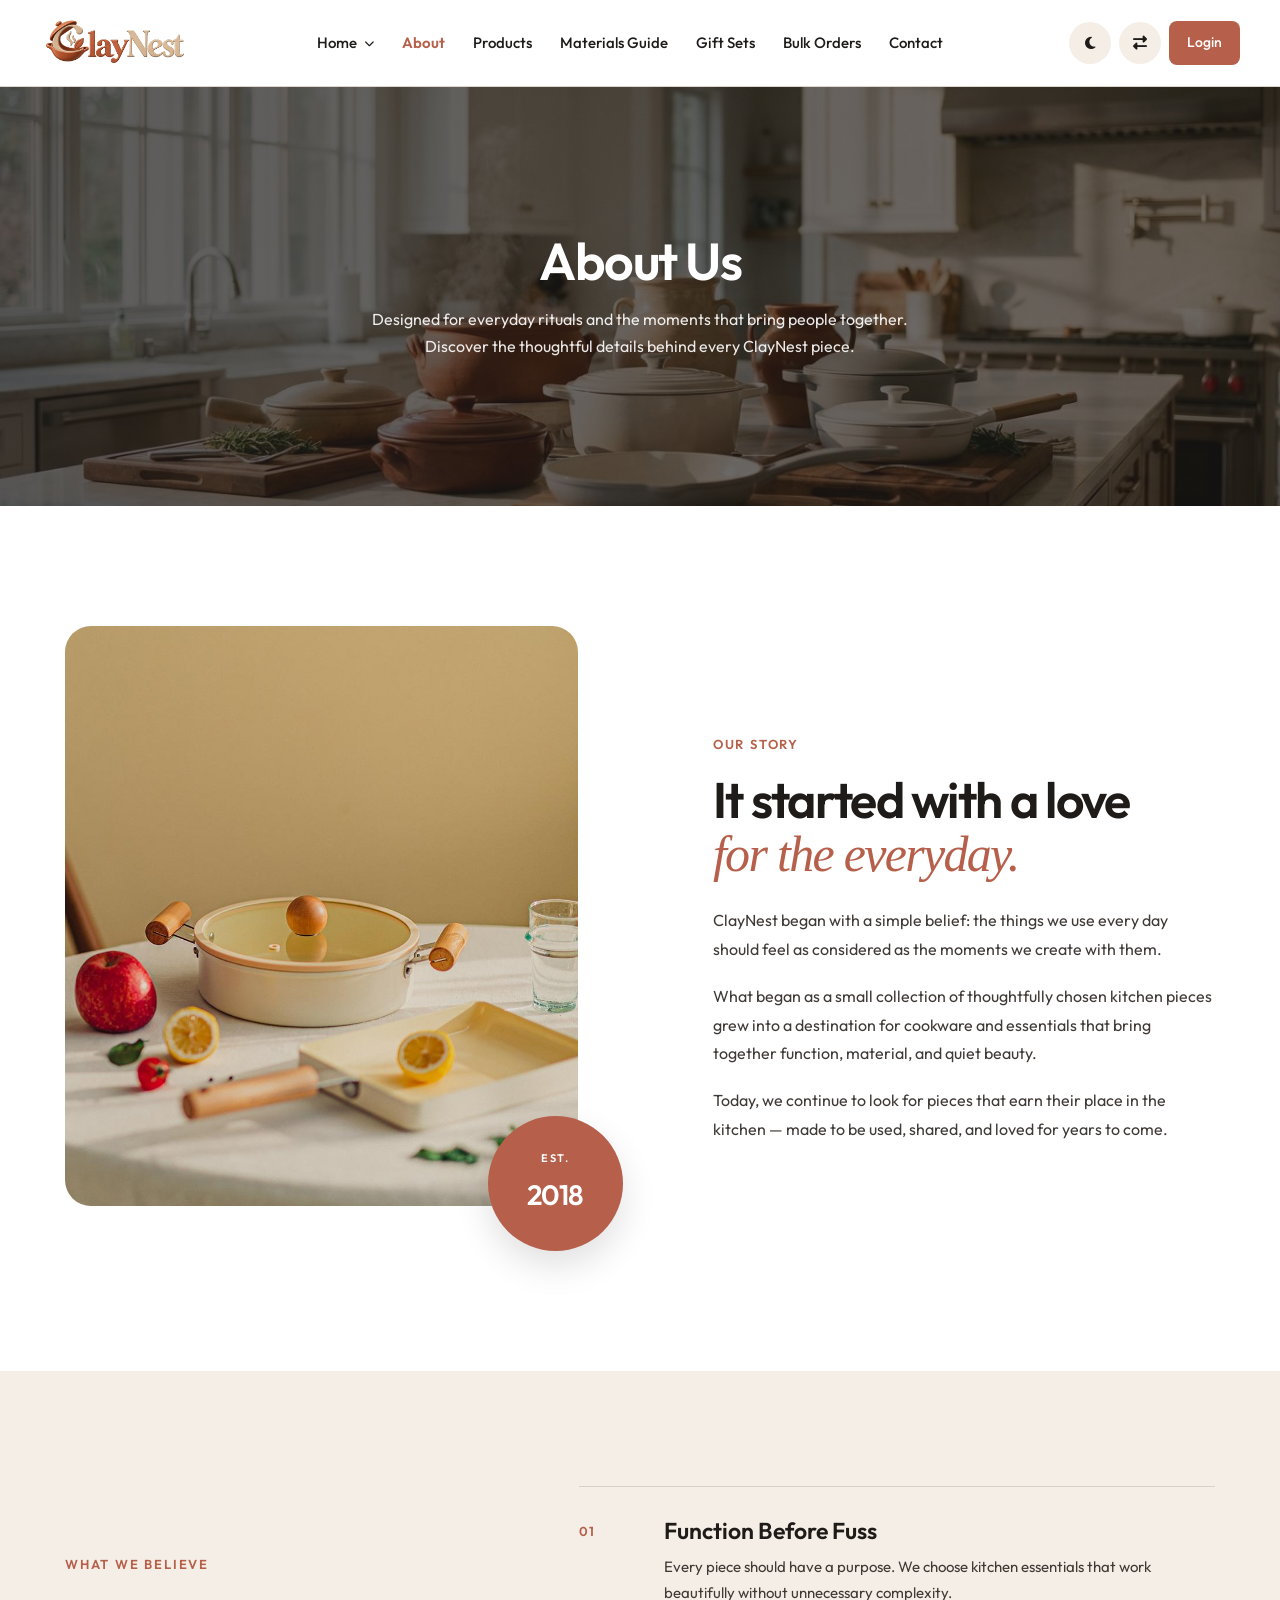
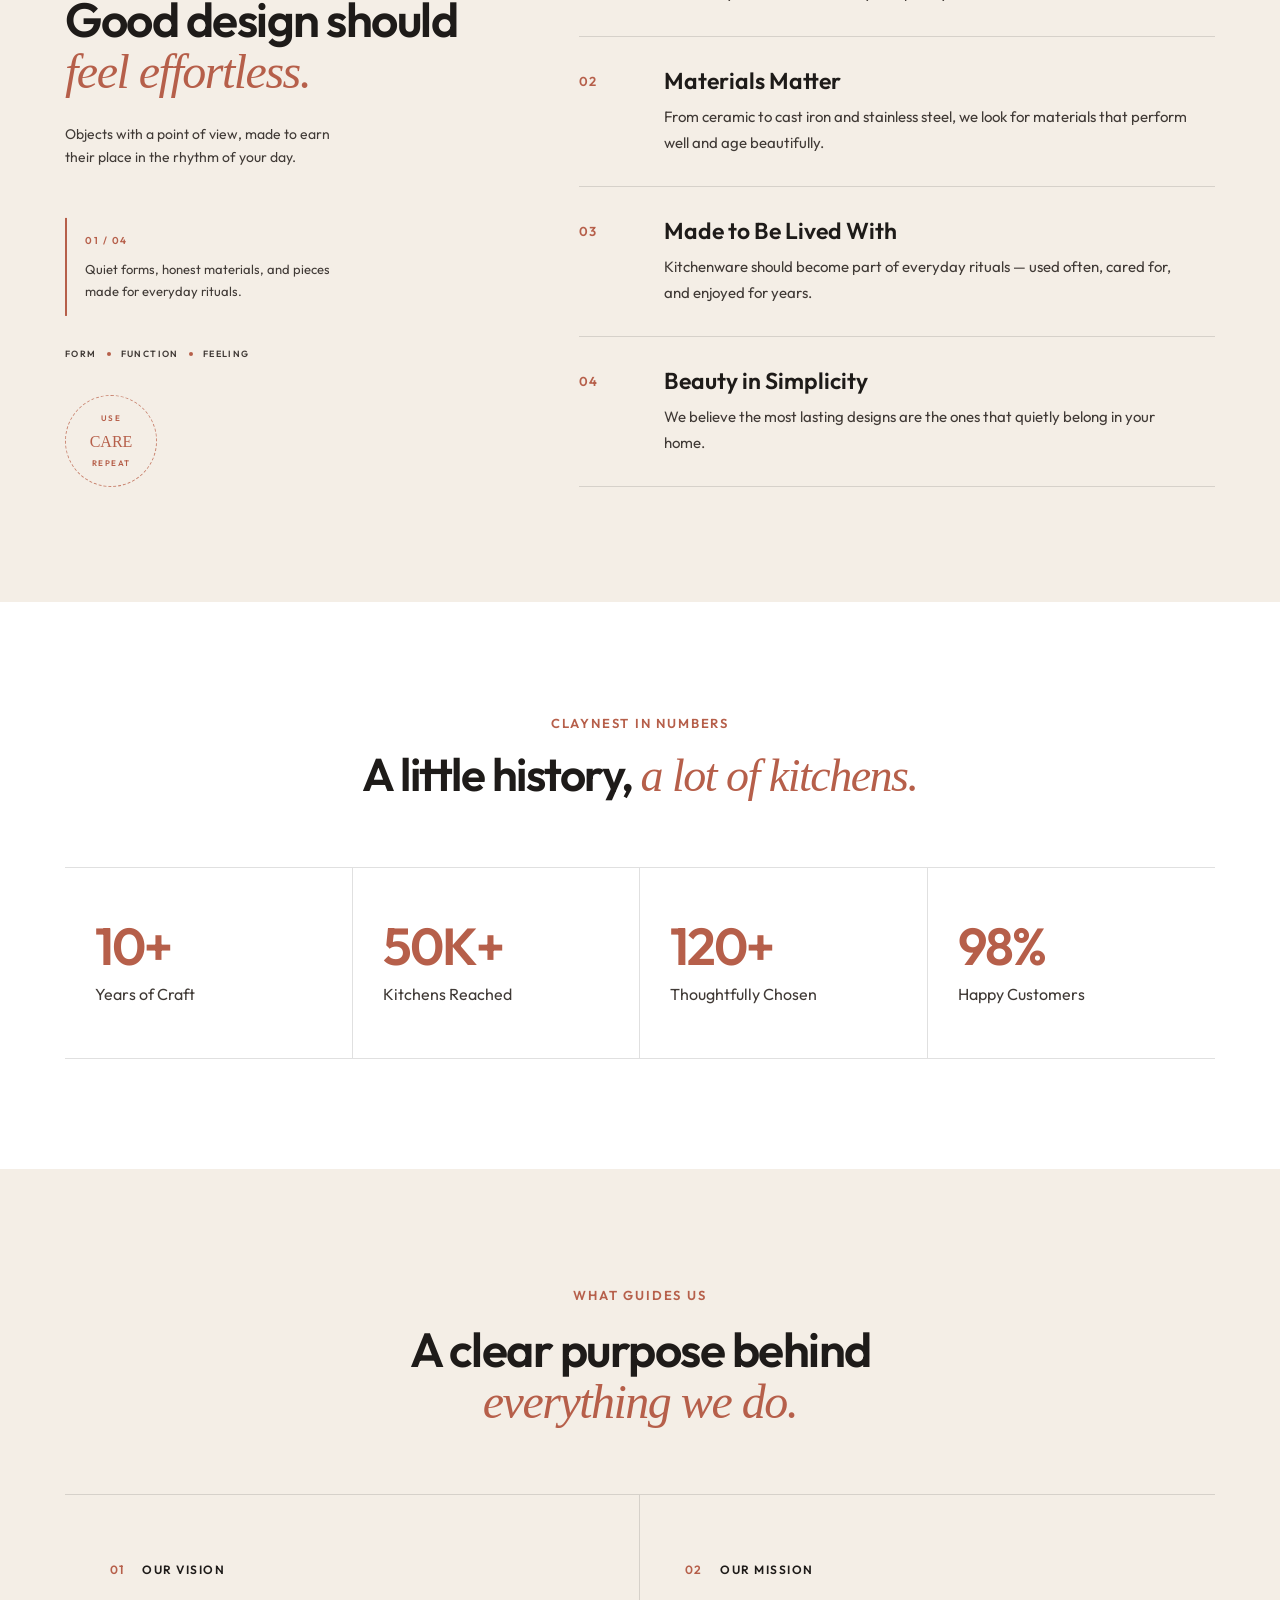
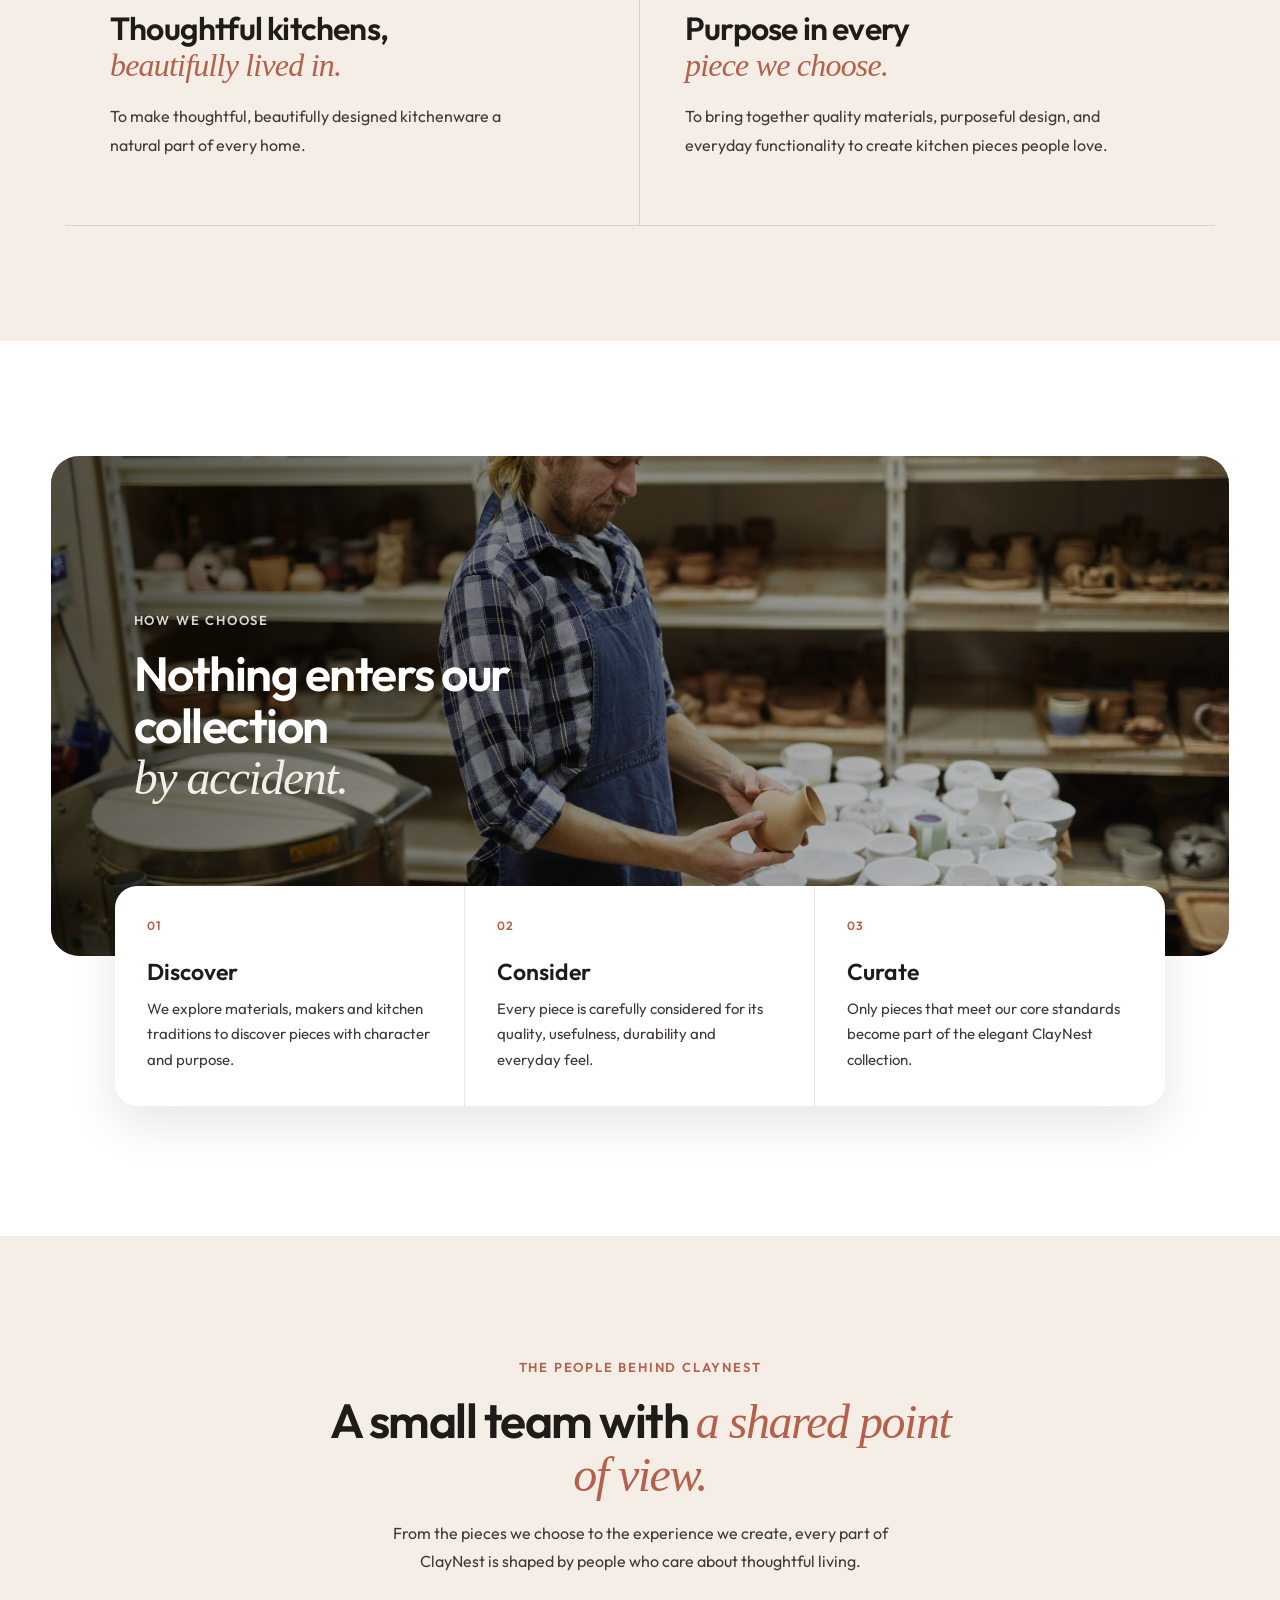
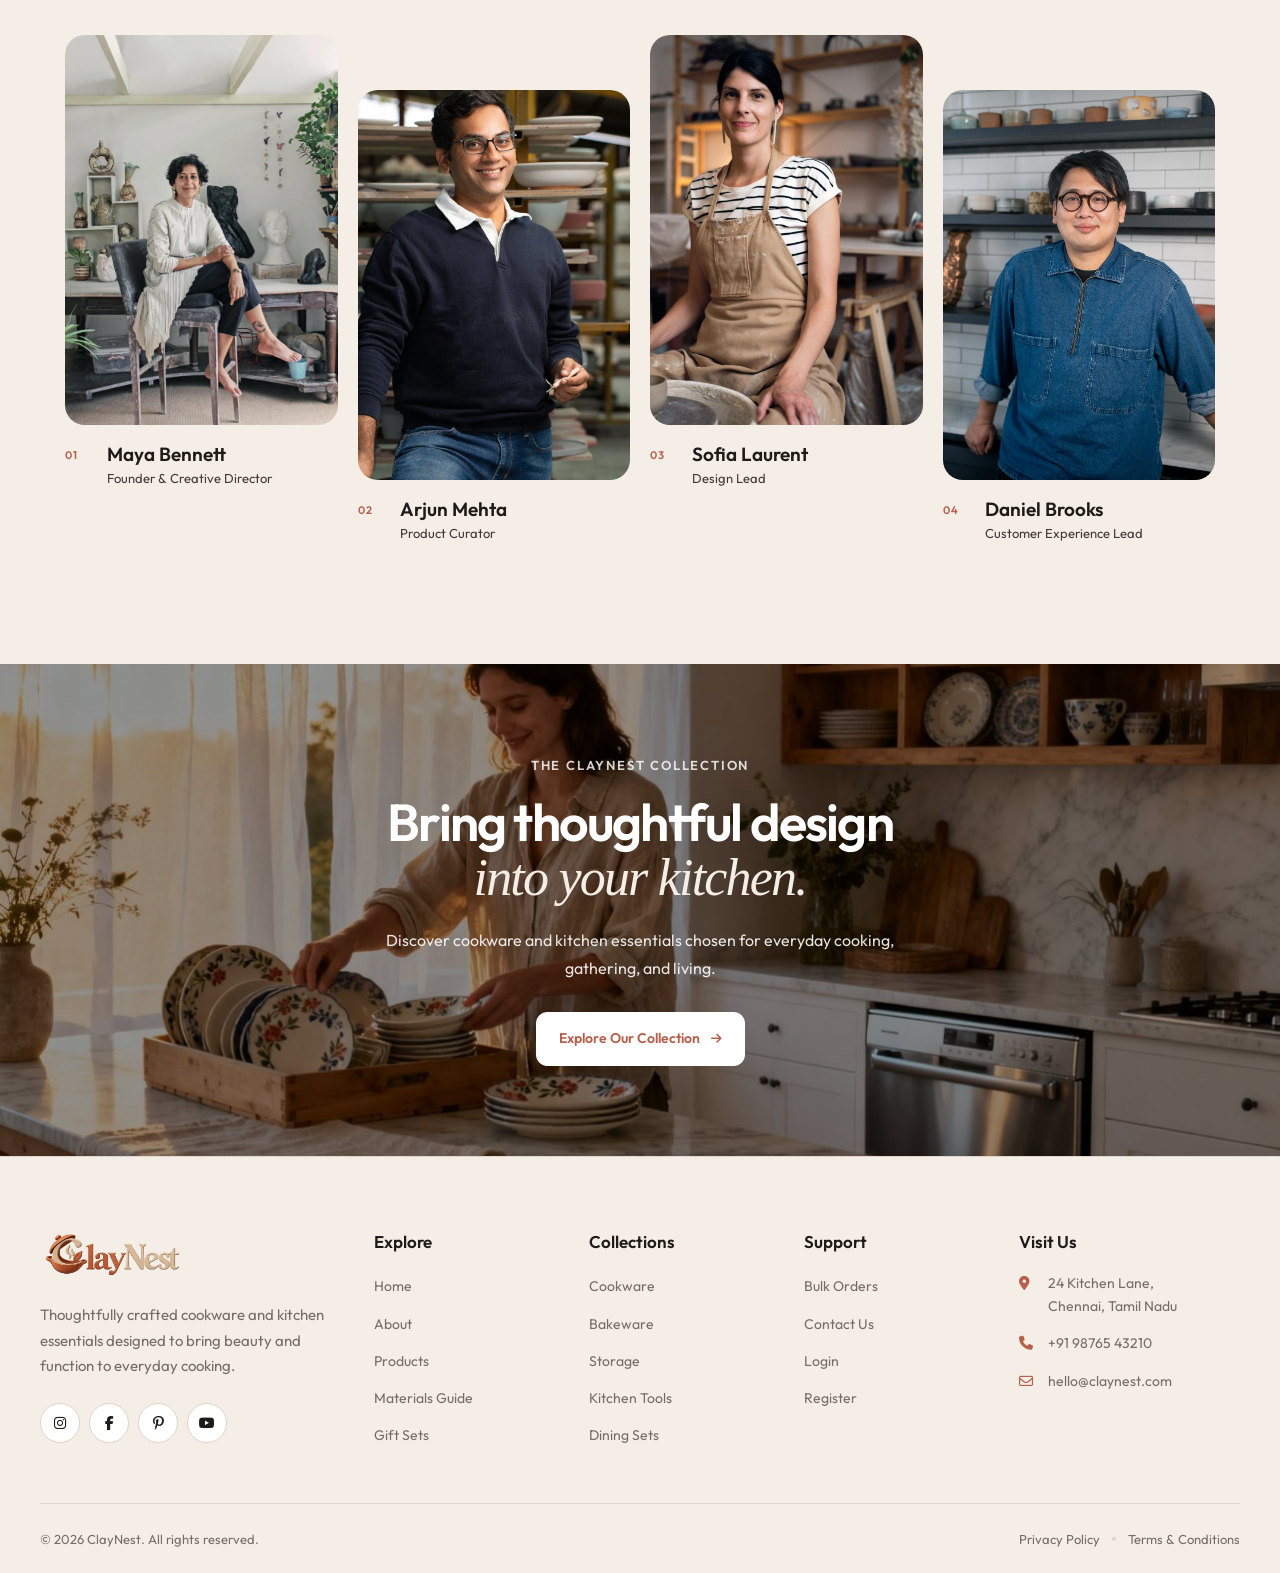
==== commit fe5f16c0: "Add files via upload" ====
--- a/about.html
+++ b/about.html
@@ -190,9 +190,14 @@
 
             <div class="container page-hero-container">
 
-                <h1 class="page-hero-title">
-                    About Us
-                </h1>
+                <h1 class="page-hero-title">
+                    About Us
+                </h1>
+
+                <p class="page-hero-description">
+                    Designed for everyday rituals and the moments that bring people together.<br>
+                    Discover the thoughtful details behind every ClayNest piece.
+                </p>
 
             </div>
 
--- a/css/style.css
+++ b/css/style.css
@@ -50838,12 +50838,144 @@
     }
 
 
-    html.dark-mode .care-confidence .care-image img {
-        width: 100% !important;
-        height: 100% !important;
-
-        object-fit: cover !important;
-        object-position: center !important;
-    }
-
+    html.dark-mode .care-confidence .care-image img {
+        width: 100% !important;
+        height: 100% !important;
+
+        object-fit: cover !important;
+        object-position: center !important;
+    }
+
 }
+
+/* =========================================================
+   INNER-PAGE HERO SUPPORTING COPY
+   ========================================================= */
+.page-hero-container {
+    flex-direction: column;
+}
+
+.page-hero-description {
+    max-width: 620px;
+    margin: 16px 0 0;
+
+    color: rgba(255, 255, 255, 0.9);
+    font-size: 16px;
+    font-weight: 400;
+    line-height: 1.65;
+}
+
+@media (max-width: 767px) {
+    .page-hero-description {
+        max-width: 88%;
+        margin-top: 12px;
+        font-size: 14px;
+        line-height: 1.55;
+    }
+}
+
+/* A slightly deeper overlay keeps inner-page hero copy crisp over photography. */
+.about-banner .page-hero-overlay,
+.products-banner .page-hero-overlay,
+.materials-banner .page-hero-overlay,
+.gift-banner .page-hero-overlay,
+.bulk-order-banner .page-hero-overlay,
+.contact-banner .page-hero-overlay {
+    background: linear-gradient(120deg, rgba(30, 27, 25, 0.72), rgba(30, 27, 25, 0.62)) !important;
+}
+
+/* Home 1 — keep the product sequence readable over each product image. */
+html:not(.dark-mode) .best-selling-section .featured-product .product-number,
+html:not(.dark-mode) .best-selling-section .secondary-product:nth-child(1) .product-number,
+html:not(.dark-mode) .best-selling-section .secondary-product:nth-child(2) .product-number,
+html:not(.dark-mode) .best-selling-section .secondary-product:nth-child(3) .product-number {
+    padding: 4px 7px;
+    color: #1e1b19;
+    background: rgba(255, 255, 255, 0.9);
+    box-shadow: 0 2px 10px rgba(30, 27, 25, 0.18);
+}
+
+html.dark-mode .best-selling-section .product-number {
+    padding: 4px 7px;
+    color: #1e1b19;
+    background: rgba(255, 255, 255, 0.9);
+    box-shadow: 0 2px 10px rgba(30, 27, 25, 0.18);
+}
+
+/* Keep the Home menu connected to its trigger so Home 2 is easy to reach. */
+@media (min-width: 992px) {
+    .dropdown-menu {
+        top: 100%;
+        z-index: 1100;
+    }
+
+    .has-dropdown:focus-within .dropdown-menu {
+        opacity: 1;
+        visibility: visible;
+        transform: translate(-50%, 0);
+    }
+
+    .has-dropdown:focus-within .dropdown-toggle i {
+        transform: rotate(180deg);
+    }
+}
+
+/* Home 2 — centre the Art of the Table card over its image. */
+@media (min-width: 768px) {
+    .home2-table .table-content {
+        position: absolute !important;
+        left: 50% !important;
+        top: 50% !important;
+        transform: translate(-50%, -50%) !important;
+        text-align: center;
+    }
+}
+
+/* About — preserve the heading's italic line and type treatment in dark mode. */
+html.dark-mode .about-choosing .choosing-heading h2 em {
+    display: block !important;
+    font-family: Georgia, "Times New Roman", serif !important;
+    font-style: italic;
+    font-weight: 400;
+}
+
+/* About — keep the final CTA heading layout the same in both themes. */
+html.dark-mode .about-final-cta .about-cta-content h2 em {
+    display: block !important;
+    font-family: Georgia, "Times New Roman", serif !important;
+    font-style: italic;
+    font-weight: 400;
+}
+
+/* Materials Guide — let the featured recipe fill the recipe row in dark mode. */
+html.dark-mode .materials-recipes .recipe-feature {
+    display: flex !important;
+    flex-direction: column !important;
+    height: 100% !important;
+    border-radius: 24px !important;
+    overflow: hidden !important;
+}
+
+html.dark-mode .materials-recipes .recipe-feature-content {
+    flex: 1 1 auto;
+    border-radius: 0 0 24px 24px;
+}
+
+/* Gift Sets — retain a high-contrast CTA button while hovered in dark mode. */
+html.dark-mode .gift-final-cta .gift-final-button:hover {
+    color: #ffffff !important;
+    background: var(--primary-color) !important;
+    border-color: var(--primary-color) !important;
+    opacity: 1;
+}
+
+html.dark-mode .gift-final-cta .gift-final-button:hover i {
+    color: #ffffff !important;
+}
+
+/* Bulk Orders — make the native date-picker icon readable on the dark form field. */
+html.dark-mode #bulk-date::-webkit-calendar-picker-indicator {
+    filter: invert(1);
+    opacity: 0.9;
+    cursor: pointer;
+}
